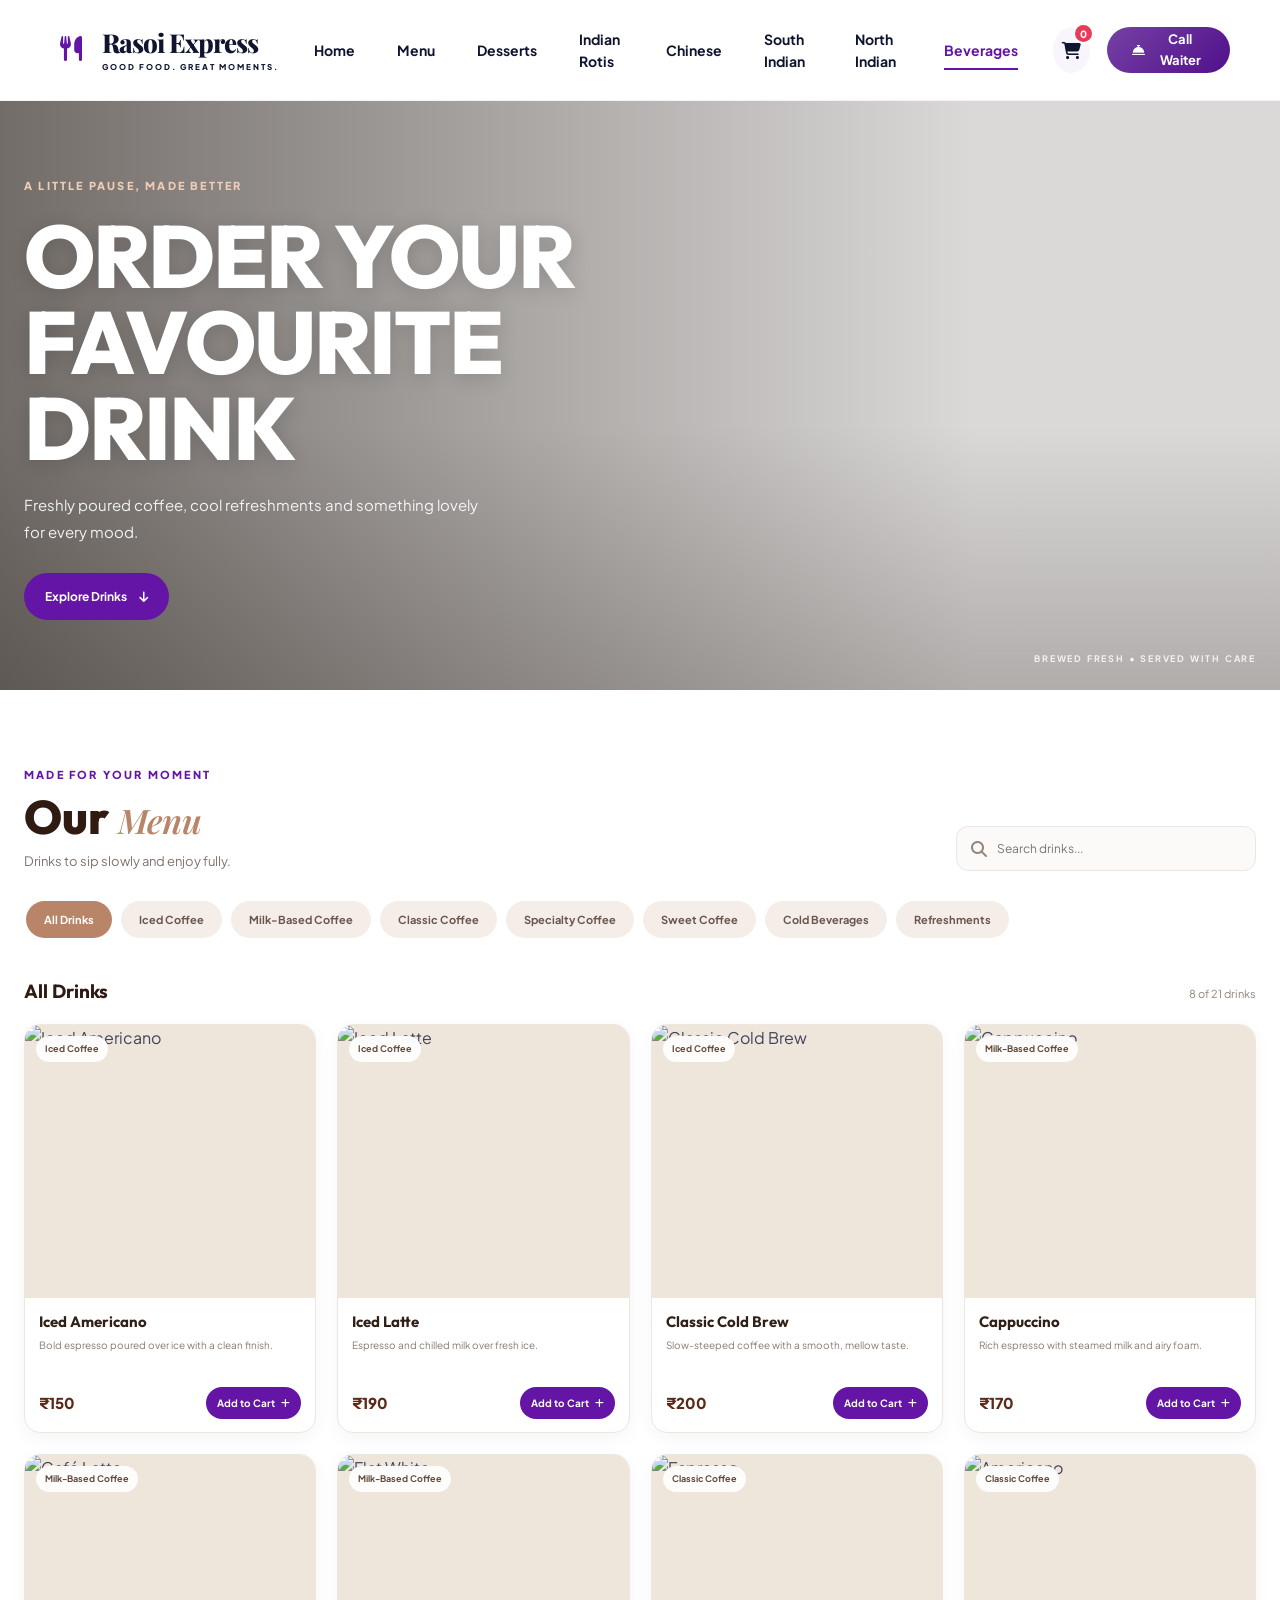
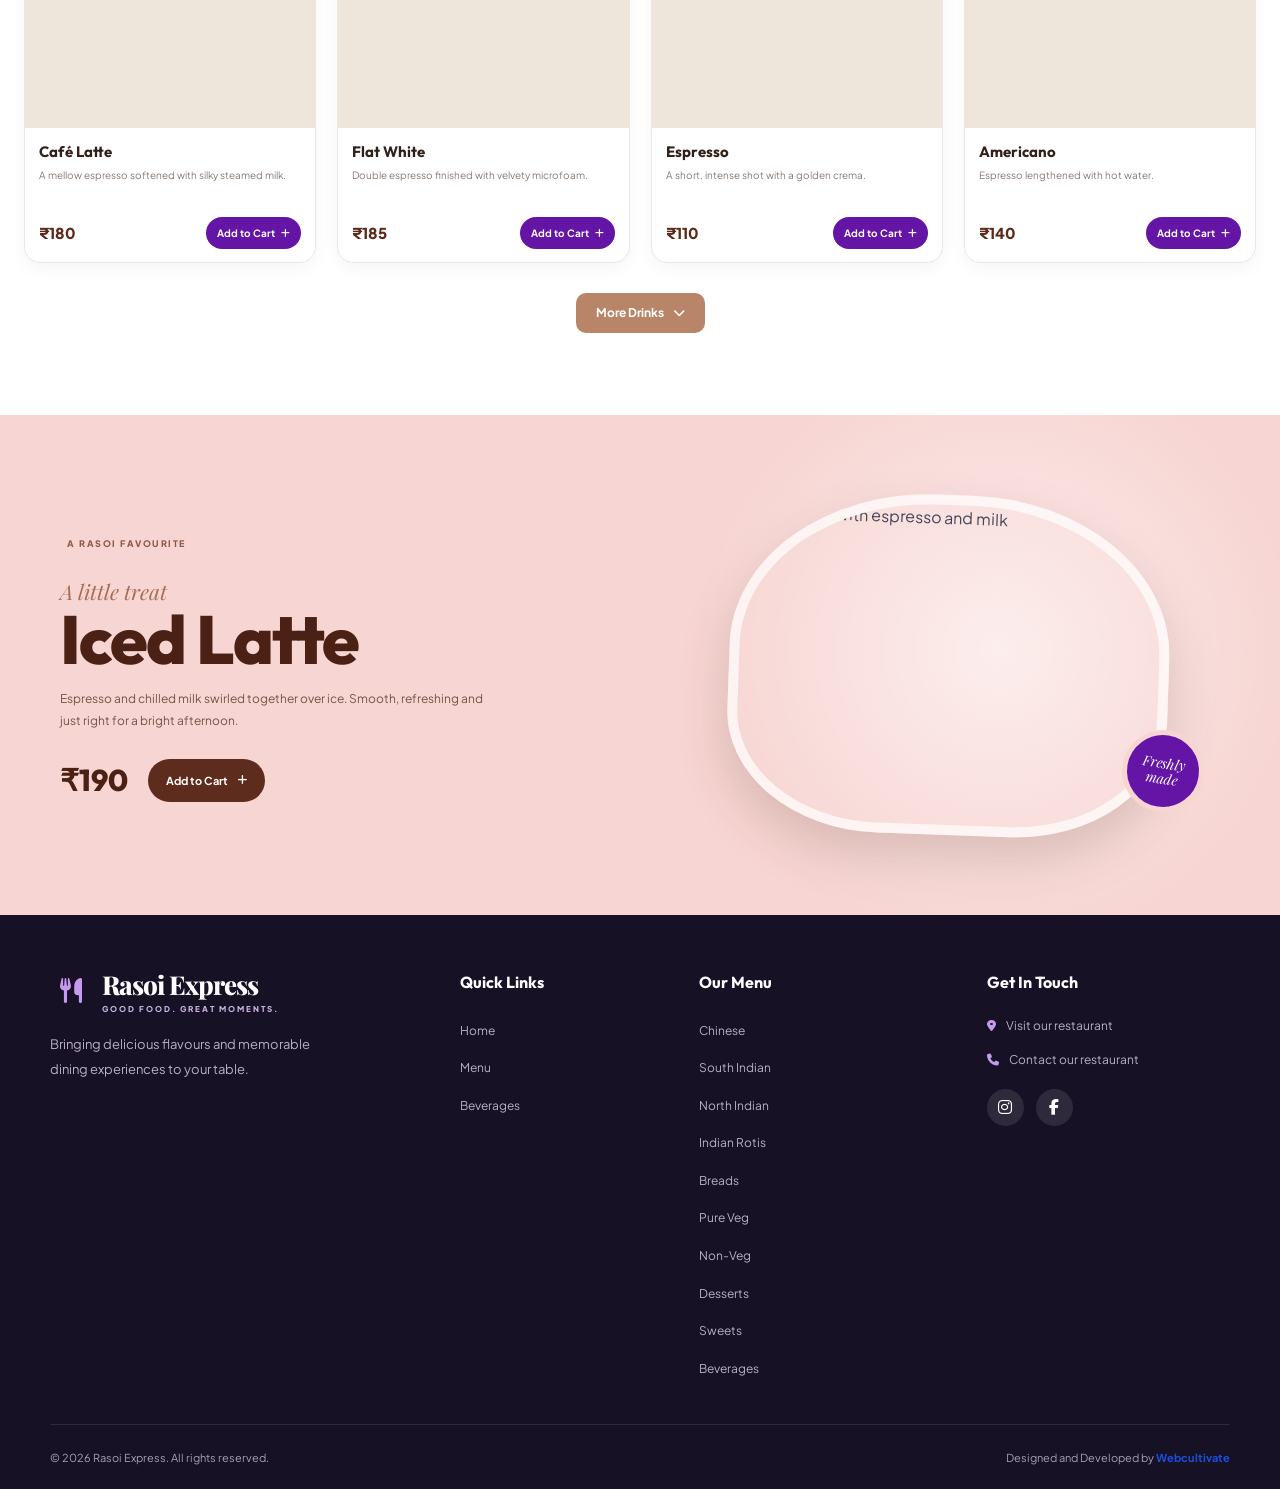
==== beverages.html @ 5ffebbbf "Add dedicated menu  pages" ====
<!DOCTYPE html>
<html lang="en">
<head>
    <meta charset="UTF-8">
    <meta name="viewport" content="width=device-width, initial-scale=1.0">

    <title>Beverages | Rasoi Express</title>
    <meta name="description" content="Explore coffee, cold drinks and refreshments at Rasoi Express.">

    <link rel="preconnect" href="https://fonts.googleapis.com">
    <link rel="preconnect" href="https://fonts.gstatic.com" crossorigin>
    <link rel="preconnect" href="https://images.unsplash.com">
    <link href="https://fonts.googleapis.com/css2?family=Outfit:wght@400;500;600;700;800&family=Playfair+Display:wght@600;700&family=Plus+Jakarta+Sans:wght@400;500;600;700;800&display=swap" rel="stylesheet">
    <link rel="stylesheet" href="https://cdnjs.cloudflare.com/ajax/libs/font-awesome/6.5.2/css/all.min.css">

    <link rel="stylesheet" href="./style.css">
    <link rel="stylesheet" href="./beverages.css">
</head>

<body class="beverages-page">
    <header class="site-header">
        <div class="header-container">
            <button class="mobile-menu-button" aria-label="Open menu" aria-expanded="false">
                <i class="fa-solid fa-bars"></i>
            </button>

            <a href="./index.html" class="brand-logo">
                <span class="logo-icon"><i class="fa-solid fa-utensils"></i></span>
                <span class="logo-text">
                    <strong>Rasoi Express</strong>
                    <small>GOOD FOOD. GREAT MOMENTS.</small>
                </span>
            </a>

            <nav class="desktop-navigation">
                <a href="./index.html" class="nav-link">Home</a>
                <a href="./menu.html" class="nav-link">Menu</a>
                <a href="./desserts.html" class="nav-link">Desserts</a>
                <a href="./indian-rotis.html" class="nav-link">Indian Rotis</a>
                <a href="./chinese.html" class="nav-link">Chinese</a>
                <a href="./south-indian.html" class="nav-link">South Indian</a>
                <a href="./north-indian.html" class="nav-link">North Indian</a>
                <a href="./beverages.html" class="nav-link active" aria-current="page">Beverages</a>
            </nav>

            <div class="header-actions">
                <button class="icon-button cart-button" aria-label="Shopping cart">
                    <i class="fa-solid fa-cart-shopping"></i>
                    <span class="cart-count">0</span>
                </button>
                <button class="call-waiter-button">
                    <i class="fa-solid fa-bell-concierge"></i>
                    <span>Call Waiter</span>
                </button>
            </div>
        </div>

        <nav class="mobile-navigation">
            <a href="./index.html" class="mobile-nav-link">Home</a>
            <a href="./menu.html" class="mobile-nav-link">Menu</a>
            <a href="./desserts.html" class="mobile-nav-link">Desserts</a>
            <a href="./indian-rotis.html" class="mobile-nav-link">Indian Rotis</a>
            <a href="./chinese.html" class="mobile-nav-link">Chinese</a>
            <a href="./south-indian.html" class="mobile-nav-link">South Indian</a>
            <a href="./north-indian.html" class="mobile-nav-link">North Indian</a>
            <a href="./beverages.html" class="mobile-nav-link active" aria-current="page">Beverages</a>
            <button class="mobile-waiter-button">
                <i class="fa-solid fa-bell-concierge"></i>
                Call Waiter
            </button>
        </nav>
    </header>

    <main>
        <section class="beverage-hero" data-local-image="./assets/images/beverages/beverage-hero.jpg">
            <div class="beverage-hero-content">
                <span class="beverage-hero-eyebrow">A LITTLE PAUSE, MADE BETTER</span>
                <h1>ORDER YOUR<br>FAVOURITE DRINK</h1>
                <p>Freshly poured coffee, cool refreshments and something lovely for every mood.</p>
                <a class="beverage-hero-button" href="#beverage-menu">
                    Explore Drinks
                    <i class="fa-solid fa-arrow-down"></i>
                </a>
            </div>
            <span class="beverage-hero-note">BREWED FRESH • SERVED WITH CARE</span>
        </section>

        <section class="beverage-menu-section" id="beverage-menu">
            <div class="beverage-container">
                <div class="beverage-menu-heading">
                    <div>
                        <span class="beverage-eyebrow">MADE FOR YOUR MOMENT</span>
                        <h2>Our <span>Menu</span></h2>
                        <p>Drinks to sip slowly and enjoy fully.</p>
                    </div>

                    <label class="beverage-search">
                        <i class="fa-solid fa-magnifying-glass" aria-hidden="true"></i>
                        <input
                            id="beverage-search-input"
                            type="search"
                            placeholder="Search drinks..."
                            aria-label="Search beverages">
                    </label>
                </div>

                <div class="beverage-category-filters" role="group" aria-label="Filter beverages by category">
                    <button class="beverage-filter active" type="button" data-beverage-category="all" aria-pressed="true">
                        All Drinks
                    </button>
                    <button class="beverage-filter" type="button" data-beverage-category="iced-coffee" aria-pressed="false">
                        Iced Coffee
                    </button>
                    <button class="beverage-filter" type="button" data-beverage-category="milk-based-coffee" aria-pressed="false">
                        Milk-Based Coffee
                    </button>
                    <button class="beverage-filter" type="button" data-beverage-category="classic-coffee" aria-pressed="false">
                        Classic Coffee
                    </button>
                    <button class="beverage-filter" type="button" data-beverage-category="specialty-coffee" aria-pressed="false">
                        Specialty Coffee
                    </button>
                    <button class="beverage-filter" type="button" data-beverage-category="sweet-coffee" aria-pressed="false">
                        Sweet Coffee
                    </button>
                    <button class="beverage-filter" type="button" data-beverage-category="cold-beverages" aria-pressed="false">
                        Cold Beverages
                    </button>
                    <button class="beverage-filter" type="button" data-beverage-category="refreshments" aria-pressed="false">
                        Refreshments
                    </button>
                </div>

                <div class="beverage-results-heading">
                    <h3 id="beverage-results-title">All Drinks</h3>
                    <span id="beverage-result-count" aria-live="polite"></span>
                </div>

                <div class="beverage-grid" id="beverage-grid"></div>
                <p class="beverage-empty-state" id="beverage-empty-state" hidden>
                    No drinks found. Try another search.
                </p>

                <button class="beverage-more-button" id="beverage-more-button" type="button">
                    More Drinks
                    <i class="fa-solid fa-chevron-down"></i>
                </button>
            </div>
        </section>

        <section class="beverage-feature">
            <div class="beverage-feature-inner">
                <div class="beverage-feature-copy">
                    <span class="beverage-feature-tag">
                        <i class="fa-solid fa-sparkles"></i>
                        A RASOI FAVOURITE
                    </span>
                    <span class="beverage-feature-kicker">A little treat</span>
                    <h2>Iced Latte</h2>
                    <p>Espresso and chilled milk swirled together over ice. Smooth, refreshing and just right for a bright afternoon.</p>
                    <div class="beverage-feature-bottom">
                        <span class="beverage-feature-price">₹190</span>
                        <button class="beverage-feature-add" type="button" data-add-cart="102">
                            Add to Cart
                            <i class="fa-solid fa-plus"></i>
                        </button>
                    </div>
                </div>
                <div class="beverage-feature-image">
                    <img
                        src="https://images.unsplash.com/photo-1461023058943-07fcbe16d735?auto=format&amp;fit=crop&amp;w=1100&amp;q=90"
                        data-local-image="./assets/images/beverages/iced-latte.jpg"
                        alt="Iced latte with espresso and milk"
                        loading="lazy">
                    <span class="beverage-feature-stamp">Freshly<br>made</span>
                </div>
            </div>
        </section>
    </main>

    <footer class="site-footer">
        <div class="footer-container">
            <div class="footer-brand">
                <a href="./index.html" class="brand-logo footer-logo">
                    <span class="logo-icon"><i class="fa-solid fa-utensils"></i></span>
                    <span class="logo-text">
                        <strong>Rasoi Express</strong>
                        <small>GOOD FOOD. GREAT MOMENTS.</small>
                    </span>
                </a>
                <p>Bringing delicious flavours and memorable dining experiences to your table.</p>
            </div>

            <div class="footer-column">
                <h3>Quick Links</h3>
                <ul>
                    <li><a href="./index.html">Home</a></li>
                    <li><a href="./menu.html">Menu</a></li>
                    <li><a href="./beverages.html">Beverages</a></li>
                </ul>
            </div>

            <div class="footer-column">
                <h3>Our Menu</h3>
                <ul>
                    <li><a href="./chinese.html">Chinese</a></li>
                    <li><a href="./south-indian.html">South Indian</a></li>
                    <li><a href="./north-indian.html">North Indian</a></li>
                    <li><a href="./indian-rotis.html">Indian Rotis</a></li>
                    <li><a href="./indian-rotis.html">Breads</a></li>
                    <li><a href="./menu.html?filter=veg">Pure Veg</a></li>
                    <li><a href="./category.html?category=non-veg">Non-Veg</a></li>
                    <li><a href="./desserts.html">Desserts</a></li>
                    <li><a href="./desserts.html">Sweets</a></li>
                    <li><a href="./beverages.html">Beverages</a></li>
                </ul>
            </div>

            <div class="footer-column footer-contact">
                <h3>Get In Touch</h3>
                <p><i class="fa-solid fa-location-dot"></i> Visit our restaurant</p>
                <p><i class="fa-solid fa-phone"></i> Contact our restaurant</p>
                <div class="footer-social-links">
                    <a href="#" aria-label="Instagram"><i class="fa-brands fa-instagram"></i></a>
                    <a href="#" aria-label="Facebook"><i class="fa-brands fa-facebook-f"></i></a>
                </div>
            </div>
        </div>

        <div class="footer-bottom">
            <p>&copy; <span id="current-year">2026</span> Rasoi Express. All rights reserved.</p>
            <p>Designed and Developed by <span class="footer-credit-name">Webcultivate</span></p>
        </div>
    </footer>

    <div class="mobile-bottom-bar">
        <button class="mobile-bottom-waiter">
            <i class="fa-solid fa-bell-concierge"></i>
            <span>Call Waiter</span>
        </button>
        <button class="mobile-bottom-cart">
            <i class="fa-solid fa-cart-shopping"></i>
            <span>View Cart</span>
            <span class="cart-count">0</span>
        </button>
    </div>

    <script src="./script.js" defer></script>
</body>
</html>
---- style.css ----
/* =========================================================
   RASOI EXPRESS - MAIN STYLESHEET
   ========================================================= */

/* ================= VARIABLES ================= */

:root {
    --primary: #6415a5;
    --primary-dark: #4d087f;
    --primary-light: #f0e4fb;
    --secondary: #a56bd0;

    --heading: #10152f;
    --text: #42445b;
    --muted: #77788b;

    --white: #ffffff;
    --background: #faf9fd;
    --lavender: #f3edfa;
    --border: #eeeaf3;

    --success: #21865b;
    --danger: #e83b59;

    --shadow-sm: 0 4px 15px rgba(40, 20, 65, 0.06);
    --shadow-md: 0 10px 30px rgba(40, 20, 65, 0.09);
    --shadow-lg: 0 20px 50px rgba(40, 20, 65, 0.13);

    --radius-sm: 10px;
    --radius-md: 18px;
    --radius-lg: 26px;
    --radius-xl: 34px;

    --container: 1440px;

    --font-main: 'Plus Jakarta Sans', sans-serif;
    --font-heading: 'Outfit', sans-serif;
    --font-serif: 'Playfair Display', serif;

    --transition: all 0.3s ease;
}


/* ================= RESET ================= */

* {
    margin: 0;
    padding: 0;
    box-sizing: border-box;
}

html {
    scroll-behavior: smooth;
    scroll-padding-top: 100px;
}

body {
    font-family: var(--font-main);
    color: var(--text);
    background: var(--white);
    line-height: 1.6;
    overflow-x: hidden;
}

body.modal-open {
    overflow: hidden;
}

button,
input {
    font: inherit;
}

button {
    cursor: pointer;
}

a {
    color: inherit;
    text-decoration: none;
}

img {
    display: block;
    max-width: 100%;
}

ul {
    list-style: none;
}

button:focus-visible,
a:focus-visible,
input:focus-visible,
.category-card:focus-visible {
    outline: 3px solid rgba(100, 21, 165, 0.35);
    outline-offset: 3px;
}


/* ================= COMMON CONTAINERS ================= */

.section-container {
    width: min(100% - 100px, var(--container));
    margin: 0 auto;
}


/* ================= HEADER ================= */

.site-header {
    width: 100%;
    position: sticky;
    top: 0;
    z-index: 1000;
    background: rgba(255, 255, 255, 0.96);
    backdrop-filter: blur(16px);
    border-bottom: 1px solid rgba(100, 21, 165, 0.06);
}

.header-container {
    width: min(100% - 100px, var(--container));
    min-height: 100px;
    margin: 0 auto;

    display: flex;
    align-items: center;
    justify-content: space-between;
    gap: 35px;
}


/* ================= BRAND LOGO ================= */

.brand-logo {
    display: inline-flex;
    align-items: center;
    gap: 10px;
    flex-shrink: 0;
}

.logo-icon {
    width: 42px;
    height: 42px;
    display: grid;
    place-items: center;
    color: var(--primary);
    font-size: 25px;
}

.logo-text {
    display: flex;
    flex-direction: column;
    line-height: 1.15;
}

.logo-text strong {
    font-family: var(--font-serif);
    font-size: 26px;
    font-weight: 800;
    letter-spacing: -1px;
    color: var(--heading);
}

.logo-text small {
    font-size: 8px;
    font-weight: 800;
    letter-spacing: 2px;
    color: var(--heading);
    margin-top: 5px;
}


/* ================= DESKTOP NAVIGATION ================= */

.desktop-navigation {
    display: flex;
    align-items: center;
    gap: 42px;
    margin-left: auto;
    margin-right: auto;
}

.nav-link {
    position: relative;
    padding: 12px 0;
    font-size: 14px;
    font-weight: 700;
    color: var(--heading);
    transition: var(--transition);
}

.nav-link::after {
    content: '';
    position: absolute;
    width: 0;
    height: 2px;
    bottom: 3px;
    left: 0;
    background: var(--primary);
    transition: var(--transition);
}

.nav-link:hover,
.nav-link.active {
    color: var(--primary);
}

.nav-link:hover::after,
.nav-link.active::after {
    width: 100%;
}


/* ================= HEADER ACTIONS ================= */

.header-actions {
    display: flex;
    align-items: center;
    gap: 17px;
}

.icon-button {
    width: 46px;
    height: 46px;
    border: 1px solid transparent;
    border-radius: 50%;
    display: grid;
    place-items: center;
    background: #f8f5fc;
    color: var(--heading);
    font-size: 17px;
    transition: var(--transition);
    position: relative;
}

.icon-button:hover {
    color: var(--primary);
    background: var(--primary-light);
    transform: translateY(-2px);
}

.cart-count {
    position: absolute;
    top: -5px;
    right: -5px;
    width: 21px;
    height: 21px;
    display: grid;
    place-items: center;
    background: var(--danger);
    color: var(--white);
    font-size: 10px;
    font-weight: 800;
    border-radius: 50%;
    border: 2px solid var(--white);
}

.call-waiter-button {
    display: flex;
    align-items: center;
    justify-content: center;
    gap: 10px;
    min-height: 46px;
    padding: 0 25px;
    background: linear-gradient(135deg, #7541a5, #51108b);
    color: var(--white);
    border: none;
    border-radius: 30px;
    font-size: 13px;
    font-weight: 700;
    transition: var(--transition);
}

.call-waiter-button:hover {
    transform: translateY(-3px);
    box-shadow: 0 8px 20px rgba(100, 21, 165, 0.25);
}


/* ================= MOBILE NAVIGATION ================= */

.mobile-menu-button {
    display: none;
    width: 42px;
    height: 42px;
    background: transparent;
    border: none;
    color: var(--heading);
    font-size: 21px;
}

.mobile-navigation {
    display: none;
}


/* ================= HERO SECTION ================= */

.hero-section {
    position: relative;
    overflow: hidden;

    background:
        radial-gradient(
            circle at 75% 40%,
            rgba(213, 188, 240, 0.55),
            transparent 42%
        ),
        linear-gradient(
            110deg,
            #faf8ff 0%,
            #f2eafa 100%
        );
}

.hero-container {
    width: min(100% - 100px, var(--container));
    min-height: 500px;
    margin: 0 auto;

    display: grid;
    grid-template-columns: 0.92fr 1.08fr;
    align-items: center;
    gap: 25px;
}

.hero-content {
    padding: 65px 0;
    position: relative;
    z-index: 2;
    animation: fadeInUp 0.8s ease both;
}

.hero-eyebrow {
    display: inline-block;
    color: var(--primary);
    font-size: 11px;
    font-weight: 800;
    letter-spacing: 3px;
    margin-bottom: 20px;
}

.hero-content h1 {
    font-family: var(--font-heading);
    color: var(--heading);
    font-size: clamp(42px, 4vw, 58px);
    font-weight: 800;
    line-height: 1.12;
    letter-spacing: -2px;
    max-width: 590px;
}

.hero-content h1 span {
    display: block;
    color: var(--primary);
}

.hero-description {
    max-width: 430px;
    margin-top: 16px;
    font-size: 17px;
    line-height: 1.7;
    color: var(--heading);
}


/* ================= HERO SEARCH ================= */

.hero-search-form {
    width: 100%;
    max-width: 455px;
    min-height: 54px;
    margin-top: 25px;
    padding: 6px 8px 6px 20px;

    display: flex;
    align-items: center;
    gap: 13px;

    background: var(--white);
    border: 1px solid rgba(100, 21, 165, 0.06);
    border-radius: 40px;
    box-shadow: var(--shadow-sm);
}

.hero-search-form > i {
    font-size: 17px;
    color: var(--heading);
}

.hero-search-form input {
    min-width: 0;
    flex: 1;
    border: none;
    outline: none;
    background: transparent;
    font-size: 13px;
    color: var(--heading);
}

.hero-search-form input::placeholder {
    color: var(--muted);
}

.hero-search-form button {
    display: none;
    padding: 10px 18px;
    color: var(--white);
    background: var(--primary);
    border: none;
    border-radius: 30px;
}


/* ================= HERO FEATURES ================= */

.hero-features {
    display: flex;
    align-items: center;
    gap: 25px;
    margin-top: 27px;
}

.feature-item {
    display: flex;
    align-items: center;
    gap: 11px;
    color: var(--heading);
    font-size: 12px;
    font-weight: 600;
    line-height: 1.45;
}

.feature-icon {
    width: 44px;
    height: 44px;
    flex-shrink: 0;
    display: grid;
    place-items: center;
    color: var(--primary);
    background: #eadcf8;
    border-radius: 50%;
    font-size: 19px;
}


/* ================= HERO IMAGE ================= */

.hero-image-container {
    height: 500px;
    position: relative;
    display: flex;
    align-items: center;
    justify-content: center;
    animation: fadeInUp 0.9s ease both;
}

.hero-image-container img {
    width: 100%;
    height: 100%;
    object-fit: cover;
    border-radius: 45% 0 0 45%;
}

.hero-image-caption {
    position: absolute;
    top: 48px;
    left: 8px;
    transform: rotate(-8deg);
    color: var(--heading);
    font-family: var(--font-serif);
    font-style: italic;
    font-size: 19px;
    font-weight: 700;
}


/* ================= SECTION HEADING ================= */

.section-heading {
    display: flex;
    align-items: flex-end;
    justify-content: space-between;
    gap: 20px;
    margin-bottom: 24px;
}

.section-eyebrow {
    display: block;
    margin-bottom: 6px;
    color: var(--secondary);
    font-size: 10px;
    font-weight: 800;
    letter-spacing: 3px;
}

.section-heading h2 {
    font-family: var(--font-heading);
    font-size: 30px;
    font-weight: 700;
    color: var(--heading);
    line-height: 1.25;
}

.view-all-link {
    display: inline-flex;
    align-items: center;
    gap: 10px;
    padding: 8px 0;
    color: var(--primary);
    font-size: 12px;
    font-weight: 700;
    white-space: nowrap;
    transition: var(--transition);
}

.view-all-link:hover {
    gap: 15px;
}


/* ================= CATEGORY SECTION ================= */

.categories-section {
    padding-top: 55px;
    padding-bottom: 55px;
}

.categories-grid {
    display: grid;
    grid-template-columns: repeat(8, minmax(0, 1fr));
    gap: 12px;
}


/* ================= CATEGORY CARD ================= */

.category-card {
    min-width: 0;
    display: flex;
    flex-direction: column;
    padding: 8px;
    background: var(--white);
    border: 1px solid #f0edf4;
    border-radius: 18px;
    box-shadow: var(--shadow-sm);
    transition: var(--transition);
    cursor: pointer;
}

.category-card:hover,
.category-card.active {
    transform: translateY(-5px);
    border-color: #c99af0;
    box-shadow: 0 12px 28px rgba(100, 21, 165, 0.11);
}

.category-image {
    width: 100%;
    aspect-ratio: 1 / 1;
    overflow: hidden;
    border-radius: 14px;
    background: var(--lavender);
}

.category-image img {
    width: 100%;
    height: 100%;
    object-fit: cover;
    transition: transform 0.5s ease;
}

.category-card:hover .category-image img {
    transform: scale(1.08);
}

/* Only image and category name */

.category-info {
    padding: 12px 4px 5px;
    text-align: center;
}

.category-info h3 {
    font-family: var(--font-heading);
    font-size: 15px;
    font-weight: 700;
    color: var(--heading);
    line-height: 1.4;
}


/* ================= POPULAR DISHES ================= */

.popular-section {
    padding-top: 0;
    padding-bottom: 70px;
}

.popular-dishes-grid {
    display: grid;
    grid-template-columns: repeat(4, minmax(0, 1fr));
    gap: 18px;
}


/* ================= DISH CARD ================= */

.dish-card {
    min-width: 0;
    overflow: hidden;
    background: var(--white);
    border: 1px solid var(--border);
    border-radius: 20px;
    box-shadow: var(--shadow-sm);
    transition: var(--transition);
}

.dish-card:hover {
    transform: translateY(-5px);
    box-shadow: var(--shadow-md);
}

.dish-image {
    height: 210px;
    position: relative;
    overflow: hidden;
    background: var(--lavender);
}

.dish-image img {
    width: 100%;
    height: 100%;
    object-fit: cover;
    transition: transform 0.5s ease;
}

.dish-card:hover .dish-image img {
    transform: scale(1.06);
}

.favorite-button {
    position: absolute;
    top: 12px;
    right: 12px;
    width: 35px;
    height: 35px;
    display: grid;
    place-items: center;
    color: var(--primary);
    background: var(--white);
    border: none;
    border-radius: 50%;
    font-size: 15px;
    box-shadow: var(--shadow-sm);
    transition: var(--transition);
}

.favorite-button:hover,
.favorite-button.active {
    color: var(--danger);
    transform: scale(1.1);
}

.dish-info {
    padding: 15px;
}

.dish-info h3 {
    font-family: var(--font-heading);
    font-size: 16px;
    font-weight: 700;
    color: var(--heading);
}

.dish-rating {
    margin-top: 7px;
    display: flex;
    align-items: center;
    gap: 5px;
    font-size: 11px;
    color: var(--muted);
}

.dish-rating i {
    color: #f5a623;
}

.dish-bottom {
    display: flex;
    align-items: center;
    justify-content: space-between;
    gap: 10px;
    margin-top: 14px;
}

.dish-price {
    color: var(--heading);
    font-size: 16px;
    font-weight: 800;
}

.add-to-cart-button {
    display: inline-flex;
    align-items: center;
    justify-content: center;
    gap: 8px;
    padding: 10px 16px;
    color: var(--white);
    background: var(--primary);
    border: none;
    border-radius: 30px;
    font-size: 12px;
    font-weight: 700;
    transition: var(--transition);
}

.add-to-cart-button:hover {
    background: var(--primary-dark);
    transform: translateY(-2px);
}


/* ================= SPECIAL OFFER ================= */

.special-offer-section {
    padding: 50px 0;
    background:
        radial-gradient(
            circle at 80% 50%,
            rgba(196, 162, 230, 0.45),
            transparent 40%
        ),
        #f4edf9;
}

.special-offer-container {
    width: min(100% - 100px, var(--container));
    margin: 0 auto;
    display: grid;
    grid-template-columns: 1fr 0.85fr;
    align-items: center;
    gap: 50px;
}

.special-offer-content h2 {
    margin-top: 10px;
    font-family: var(--font-heading);
    font-size: clamp(32px, 4vw, 48px);
    font-weight: 800;
    line-height: 1.2;
    color: var(--heading);
}

.special-offer-content h2 span {
    display: block;
    color: var(--primary);
}

.special-offer-content p {
    max-width: 420px;
    margin-top: 15px;
    font-size: 14px;
    color: var(--text);
}

.offer-button {
    display: inline-flex;
    align-items: center;
    gap: 12px;
    margin-top: 25px;
    padding: 13px 23px;
    color: var(--white);
    background: var(--primary);
    border-radius: 30px;
    font-size: 13px;
    font-weight: 700;
    transition: var(--transition);
}

.offer-button:hover {
    background: var(--primary-dark);
    transform: translateY(-3px);
}

.special-offer-image {
    height: 300px;
    overflow: hidden;
    border-radius: 25px;
}

.special-offer-image img {
    width: 100%;
    height: 100%;
    object-fit: cover;
}


/* ================= FOOTER ================= */

.site-footer {
    padding-top: 55px;
    color: #e9e1f2;
    background: #171126;
}

.footer-container {
    width: min(100% - 100px, var(--container));
    margin: 0 auto;
    padding-bottom: 45px;
    display: grid;
    grid-template-columns: 1.5fr 0.8fr 1fr 1fr;
    gap: 45px;
}

.footer-logo .logo-text strong {
    color: var(--white);
}

.footer-logo .logo-text small {
    color: #c8b6dd;
}

.footer-logo .logo-icon {
    color: #c69aee;
}

.footer-brand p {
    max-width: 290px;
    margin-top: 18px;
    color: #b9aec8;
    font-size: 13px;
    line-height: 1.9;
}


/* ================= FOOTER COLUMNS ================= */

.footer-column h3 {
    margin-bottom: 20px;
    color: var(--white);
    font-family: var(--font-heading);
    font-size: 16px;
    font-weight: 700;
}

.footer-column ul {
    display: flex;
    flex-direction: column;
    gap: 12px;
}

.footer-column ul a {
    color: #b9aec8;
    font-size: 12px;
    transition: var(--transition);
}

.footer-column ul a:hover {
    color: #d8b5ff;
    padding-left: 4px;
}

.footer-contact p {
    display: flex;
    align-items: flex-start;
    gap: 10px;
    margin-bottom: 15px;
    color: #b9aec8;
    font-size: 12px;
}

.footer-contact p i {
    color: #c69aee;
    margin-top: 4px;
}


/* ================= SOCIAL LINKS ================= */

.footer-social-links {
    display: flex;
    align-items: center;
    gap: 12px;
    margin-top: 20px;
}

.footer-social-links a {
    width: 37px;
    height: 37px;
    display: grid;
    place-items: center;
    color: var(--white);
    background: rgba(255, 255, 255, 0.1);
    border-radius: 50%;
    transition: var(--transition);
}

.footer-social-links a:hover {
    background: var(--primary);
    transform: translateY(-3px);
}


/* ================= FOOTER BOTTOM ================= */

.footer-bottom {
    width: min(100% - 100px, var(--container));
    min-height: 65px;
    margin: 0 auto;
    display: flex;
    align-items: center;
    justify-content: space-between;
    gap: 15px;
    border-top: 1px solid rgba(255, 255, 255, 0.1);
}

.footer-bottom p {
    color: #a89db7;
    font-size: 11px;
}

.footer-credit-name {
    color: #1D4ED8;
    font-weight: 700;
}

.footer-bottom i {
    color: #ef5573;
}


/* ================= MOBILE BOTTOM BAR ================= */

.mobile-bottom-bar {
    display: none;
}


/* ================= CART MODAL ================= */

.waiter-modal {
    position: fixed;
    inset: 0;
    z-index: 2100;
    display: grid;
    place-items: center;
    padding: 20px;
    visibility: hidden;
    opacity: 0;
    transition: opacity 0.25s ease, visibility 0.25s ease;
}

.waiter-modal.open {
    visibility: visible;
    opacity: 1;
}

.waiter-modal [hidden] {
    display: none !important;
}

.waiter-modal-overlay {
    position: absolute;
    inset: 0;
    background: rgba(15, 10, 25, 0.62);
    backdrop-filter: blur(5px);
}

.waiter-modal-content {
    position: relative;
    width: min(100%, 650px);
    max-height: min(90vh, 850px);
    max-height: min(90dvh, 850px);
    overflow-y: auto;
    padding: 34px;
    background: var(--white);
    border: 1px solid rgba(255, 255, 255, 0.8);
    border-radius: var(--radius-lg);
    box-shadow: var(--shadow-lg);
    transform: translateY(18px) scale(0.98);
    transition: transform 0.3s ease;
}

.waiter-modal.open .waiter-modal-content {
    transform: translateY(0) scale(1);
}

.waiter-modal-close {
    position: absolute;
    top: 17px;
    right: 17px;
    width: 38px;
    height: 38px;
    display: grid;
    place-items: center;
    color: var(--muted);
    background: var(--lavender);
    border: 0;
    border-radius: 50%;
    font-size: 16px;
    transition: var(--transition);
}

.waiter-modal-close:hover {
    color: var(--primary);
    background: var(--primary-light);
    transform: rotate(90deg);
}

.waiter-modal-heading {
    padding: 4px 24px 23px;
    text-align: center;
}

.waiter-modal-icon {
    width: 54px;
    height: 54px;
    display: grid;
    place-items: center;
    margin: 0 auto 15px;
    color: var(--primary);
    background: var(--primary-light);
    border-radius: 18px;
    font-size: 23px;
}

.waiter-modal-heading .section-eyebrow {
    margin-bottom: 5px;
}

.waiter-modal-heading h2 {
    color: var(--heading);
    font-family: var(--font-heading);
    font-size: clamp(24px, 4vw, 30px);
    line-height: 1.25;
}

.waiter-modal-heading p {
    margin-top: 8px;
    color: var(--muted);
    font-size: 13px;
}

.waiter-service-grid {
    display: grid;
    grid-template-columns: repeat(2, minmax(0, 1fr));
    gap: 11px;
}

.waiter-service-card {
    min-width: 0;
    min-height: 82px;
    display: flex;
    align-items: center;
    gap: 12px;
    padding: 13px;
    color: var(--text);
    text-align: left;
    background: #fff;
    border: 1px solid var(--border);
    border-radius: 14px;
    transition: border-color 0.2s ease, background 0.2s ease, transform 0.2s ease, box-shadow 0.2s ease;
}

.waiter-service-card:hover {
    border-color: #d7c0eb;
    background: #fcfaff;
    transform: translateY(-2px);
}

.waiter-service-card.selected {
    border-color: var(--primary);
    background: #f7f0fc;
    box-shadow: 0 0 0 2px rgba(100, 21, 165, 0.08);
}

.waiter-service-card:focus-visible,
.waiter-modal-close:focus-visible,
.waiter-submit-button:focus-visible {
    outline: 3px solid rgba(100, 21, 165, 0.3);
    outline-offset: 3px;
}

.waiter-service-icon {
    width: 42px;
    height: 42px;
    flex: 0 0 42px;
    display: grid;
    place-items: center;
    color: var(--primary);
    background: var(--primary-light);
    border-radius: 12px;
    font-size: 17px;
}

.waiter-service-copy {
    min-width: 0;
    display: flex;
    flex: 1;
    flex-direction: column;
    gap: 3px;
}

.waiter-service-copy strong {
    color: var(--heading);
    font-size: 12px;
    line-height: 1.35;
}

.waiter-service-copy small {
    color: var(--muted);
    font-size: 10px;
    line-height: 1.4;
}

.waiter-service-check {
    display: none;
    flex: 0 0 auto;
    color: var(--primary);
    font-size: 15px;
}

.waiter-service-card.selected .waiter-service-check {
    display: block;
}

.waiter-custom-request {
    display: block;
    margin-top: 16px;
    color: var(--heading);
    font-size: 12px;
    font-weight: 700;
}

.waiter-custom-request span {
    display: block;
    margin-bottom: 7px;
}

.waiter-custom-request textarea {
    width: 100%;
    min-height: 84px;
    padding: 12px 14px;
    resize: vertical;
    color: var(--heading);
    background: #fff;
    border: 1px solid var(--border);
    border-radius: 12px;
    outline: none;
    font-size: 13px;
}

.waiter-custom-request textarea:focus {
    border-color: var(--secondary);
    box-shadow: 0 0 0 3px rgba(165, 107, 208, 0.12);
}

.waiter-form-error {
    margin-top: 10px;
    color: var(--danger);
    font-size: 12px;
}

.waiter-submit-button {
    width: 100%;
    min-height: 49px;
    display: flex;
    align-items: center;
    justify-content: center;
    gap: 9px;
    margin-top: 18px;
    color: var(--white);
    background: var(--primary);
    border: 0;
    border-radius: 13px;
    font-size: 13px;
    font-weight: 700;
    transition: var(--transition);
}

.waiter-submit-button:hover {
    background: var(--primary-dark);
    box-shadow: 0 8px 18px rgba(100, 21, 165, 0.2);
    transform: translateY(-1px);
}

.waiter-demo-note {
    margin-top: 11px;
    color: var(--muted);
    text-align: center;
    font-size: 10px;
    line-height: 1.5;
}

.waiter-request-success {
    padding: 18px 10px 4px;
    text-align: center;
}

.waiter-success-icon {
    width: 62px;
    height: 62px;
    display: grid;
    place-items: center;
    margin: 0 auto 16px;
    color: var(--success);
    background: #e8f7ef;
    border-radius: 50%;
    font-size: 25px;
    animation: waiterSuccessPop 0.4s ease both;
}

.waiter-request-success h3 {
    color: #dc3545;
    font-family: var(--font-heading);
    font-size: 23px;
}

.waiter-request-success > p:not(.waiter-success-detail) {
    margin-top: 7px;
    color: var(--muted);
    font-size: 13px;
}

.waiter-success-detail {
    margin-top: 7px;
    color: var(--muted);
    font-size: 13px;
}

.waiter-request-success .waiter-submit-button {
    margin-top: 20px;
}

@keyframes waiterSuccessPop {
    from {
        opacity: 0;
        transform: scale(0.75);
    }

    to {
        opacity: 1;
        transform: scale(1);
    }
}

.cart-modal {
    position: fixed;
    inset: 0;
    z-index: 2000;
    visibility: hidden;
    opacity: 0;
    transition: var(--transition);
}

.cart-modal.open {
    visibility: visible;
    opacity: 1;
}

.cart-modal-overlay {
    position: absolute;
    inset: 0;
    background: rgba(15, 10, 25, 0.55);
    backdrop-filter: blur(3px);
}

.cart-modal-content {
    position: absolute;
    top: 0;
    right: 0;
    width: min(100%, 450px);
    height: 100%;
    padding: 25px;
    display: flex;
    flex-direction: column;
    background: var(--white);
    box-shadow: var(--shadow-lg);
    transform: translateX(100%);
    transition: transform 0.35s ease;
}

.cart-modal.open .cart-modal-content {
    transform: translateX(0);
}

.cart-modal-header {
    display: flex;
    align-items: center;
    justify-content: space-between;
    padding-bottom: 20px;
    border-bottom: 1px solid var(--border);
}

.cart-modal-header h2 {
    font-family: var(--font-heading);
    font-size: 22px;
    color: var(--heading);
}

.cart-close-button {
    width: 38px;
    height: 38px;
    border: none;
    border-radius: 50%;
    background: var(--lavender);
    color: var(--heading);
    font-size: 17px;
}

.cart-items-container {
    flex: 1;
    overflow-y: auto;
    padding: 15px 0;
}

.cart-item {
    display: flex;
    align-items: center;
    gap: 13px;
    padding: 15px 0;
    border-bottom: 1px solid var(--border);
}

.cart-item > img {
    width: 75px;
    height: 75px;
    flex-shrink: 0;
    object-fit: cover;
    border-radius: 12px;
}

.cart-item-details {
    flex: 1;
    min-width: 0;
}

.cart-item-details h3 {
    font-size: 13px;
    color: var(--heading);
}

.cart-item-details p {
    margin-top: 4px;
    font-size: 12px;
    color: var(--muted);
}

.cart-quantity-controls {
    display: flex;
    align-items: center;
    gap: 12px;
    margin-top: 9px;
}

.cart-quantity-controls button {
    width: 27px;
    height: 27px;
    display: grid;
    place-items: center;
    border: 1px solid var(--border);
    border-radius: 50%;
    background: var(--white);
    color: var(--primary);
    font-size: 10px;
}

.cart-quantity-controls span {
    font-size: 12px;
    font-weight: 700;
    color: var(--heading);
}

.cart-item-total {
    display: flex;
    flex-direction: column;
    align-items: flex-end;
    gap: 15px;
    font-size: 13px;
    font-weight: 800;
    color: var(--heading);
}

.remove-cart-item {
    border: none;
    background: transparent;
    color: var(--danger);
    font-size: 13px;
}

.cart-modal-footer {
    padding-top: 18px;
    border-top: 1px solid var(--border);
}

.cart-total-row {
    display: flex;
    align-items: center;
    justify-content: space-between;
    margin-bottom: 18px;
    color: var(--heading);
}

.cart-total-row strong {
    font-size: 21px;
}

.checkout-button,
.continue-shopping-button {
    width: 100%;
    min-height: 50px;
    border: none;
    border-radius: 30px;
    background: var(--primary);
    color: var(--white);
    font-size: 14px;
    font-weight: 700;
}

.checkout-button:hover,
.continue-shopping-button:hover {
    background: var(--primary-dark);
}

.checkout-button i {
    margin-left: 8px;
}

.cart-demo-note {
    margin-top: 12px;
    text-align: center;
    font-size: 10px;
    color: var(--muted);
}

.empty-cart {
    min-height: 250px;
    display: flex;
    flex-direction: column;
    align-items: center;
    justify-content: center;
    text-align: center;
}

.empty-cart > i {
    font-size: 45px;
    color: #cbb1e3;
    margin-bottom: 15px;
}

.empty-cart h3 {
    font-family: var(--font-heading);
    color: var(--heading);
}

.empty-cart p {
    margin-top: 5px;
    font-size: 12px;
    color: var(--muted);
}


/* ================= TOAST ================= */

.app-toast {
    position: fixed;
    z-index: 3000;
    bottom: 30px;
    left: 50%;
    transform: translate(-50%, 20px);
    padding: 12px 22px;
    background: #251a32;
    color: var(--white);
    border-radius: 30px;
    font-size: 13px;
    box-shadow: var(--shadow-md);
    opacity: 0;
    visibility: hidden;
    transition: var(--transition);
}

.app-toast.show {
    opacity: 1;
    visibility: visible;
    transform: translate(-50%, 0);
}


/* ================= ANIMATIONS ================= */

@keyframes fadeInUp {
    from {
        opacity: 0;
        transform: translateY(20px);
    }

    to {
        opacity: 1;
        transform: translateY(0);
    }
}


/* =========================================================
   TABLET RESPONSIVE DESIGN
   ========================================================= */

@media (max-width: 1100px) {

    .section-container,
    .header-container,
    .hero-container,
    .special-offer-container,
    .footer-container,
    .footer-bottom {
        width: min(100% - 60px, var(--container));
    }

    .header-container {
        gap: 20px;
    }

    .desktop-navigation {
        gap: 25px;
    }

    .categories-grid {
        grid-template-columns: repeat(4, minmax(0, 1fr));
        gap: 16px;
    }

    .popular-dishes-grid {
        grid-template-columns: repeat(2, minmax(0, 1fr));
    }

    .hero-container {
        min-height: 450px;
    }

    .hero-image-container {
        height: 450px;
    }

    .hero-content h1 {
        font-size: 45px;
    }

    .hero-features {
        gap: 13px;
    }

    .feature-item {
        gap: 7px;
        font-size: 10px;
    }

    .feature-icon {
        width: 38px;
        height: 38px;
        font-size: 16px;
    }

    .footer-container {
        grid-template-columns: 1.3fr 1fr 1fr;
        gap: 35px;
    }

    .footer-contact {
        grid-column: 1 / -1;
    }
}


/* =========================================================
   MOBILE RESPONSIVE DESIGN
   ========================================================= */

@media (max-width: 768px) {

    body {
        padding-bottom: 75px;
    }

    .waiter-modal {
        padding: 14px;
    }

    .waiter-modal-content {
        padding: 27px 22px 22px;
        border-radius: 22px;
    }

    .waiter-modal-heading {
        padding: 8px 18px 20px;
    }

    .section-container,
    .header-container,
    .hero-container,
    .special-offer-container,
    .footer-container,
    .footer-bottom {
        width: calc(100% - 36px);
    }


    /* HEADER */

    .header-container {
        min-height: 76px;
        gap: 12px;
    }

    .desktop-navigation {
        display: none;
    }

    .header-actions {
        margin-left: auto;
        gap: 10px;
    }

    .header-actions .search-toggle,
    .header-actions .call-waiter-button {
        display: none;
    }

    .header-actions .cart-button {
        width: 40px;
        height: 40px;
        font-size: 15px;
    }

    .mobile-menu-button {
        display: grid;
        place-items: center;
        order: -1;
    }

    .brand-logo {
        gap: 5px;
    }

    .logo-icon {
        width: 30px;
        height: 30px;
        font-size: 20px;
    }

    .logo-text strong {
        font-size: 21px;
    }

    .logo-text small {
        font-size: 6px;
        letter-spacing: 1.5px;
    }

    .mobile-navigation {
        display: flex;
        flex-direction: column;
        gap: 0;
        max-height: 0;
        overflow: hidden;
        padding: 0 20px;
        background: var(--white);
        transition: max-height 0.3s ease,
                    padding 0.3s ease;
    }

    .mobile-navigation.open {
        max-height: 250px;
        padding-top: 10px;
        padding-bottom: 18px;
        border-top: 1px solid var(--border);
    }

    .mobile-nav-link {
        padding: 12px 5px;
        color: var(--heading);
        font-size: 14px;
        font-weight: 700;
        border-bottom: 1px solid var(--border);
    }

    .mobile-nav-link.active {
        color: var(--primary);
    }

    .mobile-waiter-button {
        display: flex;
        align-items: center;
        justify-content: center;
        gap: 10px;
        margin-top: 12px;
        padding: 12px;
        color: var(--white);
        background: var(--primary);
        border: none;
        border-radius: 30px;
        font-size: 13px;
        font-weight: 700;
    }


    /* HERO */

    .hero-container {
        grid-template-columns: 1fr;
        gap: 0;
        min-height: auto;
    }

    .hero-content {
        padding: 35px 0 15px;
    }

    .hero-eyebrow {
        font-size: 9px;
        letter-spacing: 2px;
        margin-bottom: 12px;
    }

    .hero-content h1 {
        font-size: clamp(35px, 9vw, 45px);
        letter-spacing: -1.5px;
    }

    .hero-description {
        max-width: 360px;
        margin-top: 12px;
        font-size: 13px;
        line-height: 1.6;
    }

    .hero-search-form {
        min-height: 48px;
        margin-top: 20px;
        padding-left: 16px;
    }

    .hero-search-form input {
        font-size: 11px;
    }

    .hero-search-form button {
        display: block;
        padding: 9px 13px;
        font-size: 10px;
    }

    .hero-features {
        justify-content: space-between;
        gap: 8px;
        margin-top: 23px;
    }

    .feature-item {
        flex-direction: column;
        text-align: center;
        gap: 6px;
        font-size: 10px;
    }

    .feature-icon {
        width: 42px;
        height: 42px;
        font-size: 18px;
    }

    .hero-image-container {
        height: 250px;
        margin-top: 12px;
    }

    .hero-image-container img {
        border-radius: 24px;
    }

    .hero-image-caption {
        top: 12px;
        left: 12px;
        font-size: 14px;
    }


    /* SECTION HEADINGS */

    .section-heading {
        align-items: flex-end;
        margin-bottom: 17px;
    }

    .section-eyebrow {
        font-size: 8px;
        letter-spacing: 2px;
    }

    .section-heading h2 {
        font-size: 22px;
    }

    .view-all-link {
        gap: 6px;
        font-size: 10px;
    }


    /* CATEGORIES */

    .categories-section {
        padding-top: 35px;
        padding-bottom: 40px;
    }

    .categories-grid {
        display: flex;
        gap: 12px;
        overflow-x: auto;
        scroll-snap-type: x mandatory;
        padding: 4px 2px 15px;
        scrollbar-width: none;
    }

    .categories-grid::-webkit-scrollbar {
        display: none;
    }

    .category-card {
        min-width: 112px;
        max-width: 112px;
        scroll-snap-align: start;
        border-radius: 15px;
    }

    .category-image {
        border-radius: 11px;
    }

    .category-info {
        padding: 9px 2px 5px;
    }

    .category-info h3 {
        font-size: 12px;
    }


    /* POPULAR DISHES */

    .popular-section {
        padding-bottom: 45px;
    }

    .popular-dishes-grid {
        grid-template-columns: repeat(2, minmax(0, 1fr));
        gap: 11px;
    }

    .dish-card {
        border-radius: 15px;
    }

    .dish-image {
        height: 150px;
    }

    .favorite-button {
        width: 30px;
        height: 30px;
        top: 8px;
        right: 8px;
        font-size: 13px;
    }

    .dish-info {
        padding: 10px;
    }

    .dish-info h3 {
        font-size: 12px;
        line-height: 1.4;
    }

    .dish-rating {
        font-size: 9px;
        margin-top: 5px;
    }

    .dish-bottom {
        margin-top: 10px;
        gap: 5px;
    }

    .dish-price {
        font-size: 13px;
    }

    .add-to-cart-button {
        padding: 8px 11px;
        gap: 5px;
        font-size: 10px;
    }


    /* SPECIAL OFFER */

    .special-offer-section {
        padding: 35px 0;
    }

    .special-offer-container {
        grid-template-columns: 1fr;
        gap: 22px;
    }

    .special-offer-content h2 {
        font-size: 32px;
    }

    .special-offer-content p {
        font-size: 12px;
    }

    .offer-button {
        margin-top: 18px;
        padding: 11px 18px;
        font-size: 11px;
    }

    .special-offer-image {
        height: 200px;
        border-radius: 18px;
    }


    /* FOOTER */

    .site-footer {
        padding-top: 38px;
    }

    .footer-container {
        grid-template-columns: repeat(2, minmax(0, 1fr));
        gap: 30px 20px;
        padding-bottom: 30px;
    }

    .footer-brand {
        grid-column: 1 / -1;
    }

    .footer-brand p {
        max-width: 340px;
        font-size: 12px;
    }

    .footer-column h3 {
        margin-bottom: 13px;
        font-size: 14px;
    }

    .footer-column ul {
        gap: 10px;
    }

    .footer-column ul a,
    .footer-contact p {
        font-size: 11px;
    }

    .footer-contact {
        grid-column: 1 / -1;
    }

    .footer-bottom {
        min-height: auto;
        padding: 16px 0 20px;
        flex-direction: column;
        align-items: flex-start;
        gap: 7px;
    }

    .footer-bottom p {
        font-size: 10px;
    }

    .waiter-service-grid {
        grid-template-columns: 1fr;
        gap: 9px;
    }

    .waiter-service-card {
        min-height: 70px;
    }


    /* MOBILE BOTTOM BAR */

    .mobile-bottom-bar {
        position: fixed;
        z-index: 1100;
        bottom: 0;
        left: 0;
        width: 100%;
        min-height: 70px;
        padding: 10px 14px;
        display: flex;
        align-items: center;
        gap: 10px;
        background: rgba(255, 255, 255, 0.97);
        border-top: 1px solid var(--border);
        box-shadow: 0 -5px 20px rgba(30, 15, 50, 0.07);
    }

    .mobile-bottom-bar button {
        flex: 1;
        min-height: 47px;
        display: flex;
        align-items: center;
        justify-content: center;
        gap: 8px;
        position: relative;
        border: none;
        border-radius: 30px;
        font-size: 12px;
        font-weight: 700;
    }

    .mobile-bottom-waiter {
        color: var(--primary);
        background: #eee1fa;
    }

    .mobile-bottom-cart {
        color: var(--white);
        background: var(--primary);
    }

    .mobile-bottom-cart .cart-count {
        position: static;
        width: 19px;
        height: 19px;
        border: none;
        background: rgba(255, 255, 255, 0.2);
        color: var(--white);
        font-size: 10px;
    }
}


/* =========================================================
   SMALL MOBILE SCREENS
   ========================================================= */

@media (max-width: 380px) {

    .section-container,
    .header-container,
    .hero-container,
    .special-offer-container,
    .footer-container,
    .footer-bottom {
        width: calc(100% - 28px);
    }

    .logo-text strong {
        font-size: 18px;
    }

    .hero-content h1 {
        font-size: 34px;
    }

    .feature-item {
        font-size: 9px;
    }

    .feature-icon {
        width: 37px;
        height: 37px;
        font-size: 15px;
    }

    .category-card {
        min-width: 105px;
        max-width: 105px;
    }

    .category-info h3 {
        font-size: 11px;
    }

    .dish-image {
        height: 125px;
    }

    .dish-info {
        padding: 8px;
    }

    .add-to-cart-button {
        padding: 7px 9px;
        font-size: 9px;
    }
}


/* ================= ACCESSIBILITY ================= */

@media (prefers-reduced-motion: reduce) {

    *,
    *::before,
    *::after {
        scroll-behavior: auto !important;
        animation-duration: 0.01ms !important;
        transition-duration: 0.01ms !important;
    }
}
---- beverages.css ----
/* ================= BEVERAGE PAGE ================= */

.beverage-container {
    width: min(100% - 48px, 1240px);
    margin: 0 auto;
}

.beverage-hero {
    --beverage-hero-image: url("https://images.unsplash.com/photo-1517701604599-bb29b565090c?auto=format&fit=crop&w=2200&q=90");
    position: relative;
    min-height: 490px;
    display: flex;
    align-items: center;
    overflow: hidden;
    color: #fff;
    background-image:
        linear-gradient(90deg, rgba(28, 19, 13, 0.62), rgba(28, 19, 13, 0.16) 76%),
        var(--beverage-hero-image);
    background-position: center, center 52%;
    background-size: cover;
    background-repeat: no-repeat;
}

.beverage-hero::after {
    position: absolute;
    inset: 0;
    content: "";
    background: linear-gradient(0deg, rgba(24, 14, 9, 0.22), transparent 45%);
    pointer-events: none;
}

.beverage-hero-content {
    position: relative;
    z-index: 1;
    width: min(100% - 48px, 1240px);
    margin: 0 auto;
    padding: 70px 0;
}

.beverage-hero-eyebrow,
.beverage-eyebrow {
    display: inline-block;
    color: #f0cdb6;
    font-size: 11px;
    font-weight: 800;
    letter-spacing: 2.2px;
}

.beverage-hero h1 {
    max-width: 720px;
    margin-top: 16px;
    font-family: var(--font-heading);
    font-size: clamp(44px, 7.4vw, 88px);
    font-weight: 800;
    letter-spacing: -2px;
    line-height: 0.98;
    text-shadow: 0 3px 20px rgba(0, 0, 0, 0.16);
}

.beverage-hero-content > p {
    max-width: 470px;
    margin-top: 20px;
    color: rgba(255, 255, 255, 0.9);
    font-size: 15px;
    line-height: 1.8;
}

.beverage-hero-button {
    min-height: 47px;
    display: inline-flex;
    align-items: center;
    gap: 12px;
    margin-top: 28px;
    padding: 0 21px;
    color: #fff;
    background: var(--primary);
    border-radius: 30px;
    font-size: 12px;
    font-weight: 700;
    transition: var(--transition);
}

.beverage-hero-button:hover {
    background: var(--primary-dark);
    transform: translateY(-2px);
}

.beverage-hero-note {
    position: absolute;
    right: max(24px, calc((100% - 1240px) / 2));
    bottom: 24px;
    z-index: 1;
    color: rgba(255, 255, 255, 0.84);
    font-size: 9px;
    font-weight: 700;
    letter-spacing: 1.8px;
}


/* MENU */

.beverage-menu-section {
    padding: 70px 0 82px;
    background: #fff;
}

.beverage-menu-heading {
    display: flex;
    align-items: flex-end;
    justify-content: space-between;
    gap: 24px;
}

.beverage-eyebrow {
    color: var(--primary);
}

.beverage-menu-heading h2 {
    margin-top: 5px;
    color: #301b13;
    font-family: var(--font-heading);
    font-size: clamp(34px, 4vw, 47px);
    font-weight: 800;
    line-height: 1.1;
}

.beverage-menu-heading h2 span {
    color: #b98568;
    font-family: var(--font-serif);
    font-size: 0.72em;
    font-style: italic;
    font-weight: 600;
}

.beverage-menu-heading p {
    margin-top: 8px;
    color: #81736d;
    font-size: 13px;
}

.beverage-search {
    width: min(100%, 300px);
    min-height: 45px;
    display: flex;
    align-items: center;
    gap: 10px;
    padding: 0 14px;
    color: #96847a;
    background: #fcfaf8;
    border: 1px solid #eee6df;
    border-radius: 12px;
}

.beverage-search:focus-within {
    border-color: #b98568;
    box-shadow: 0 0 0 3px rgba(185, 133, 104, 0.12);
}

.beverage-search input {
    width: 100%;
    min-width: 0;
    color: #301b13;
    background: transparent;
    border: 0;
    outline: none;
    font-size: 12px;
}

.beverage-category-filters {
    display: flex;
    gap: 9px;
    overflow-x: auto;
    margin: 28px 0 30px;
    padding: 2px 2px 8px;
    scrollbar-width: thin;
    scrollbar-color: #d7c6ba transparent;
}

.beverage-filter {
    flex: 0 0 auto;
    min-height: 37px;
    padding: 0 17px;
    color: #69564d;
    background: #f5eee8;
    border: 1px solid transparent;
    border-radius: 30px;
    font-size: 11px;
    font-weight: 700;
    transition: var(--transition);
}

.beverage-filter:hover,
.beverage-filter.active {
    color: #fff;
    background: #b98568;
}

.beverage-filter:focus-visible,
.beverage-more-button:focus-visible,
.beverage-card-add:focus-visible,
.beverage-feature-add:focus-visible {
    outline: 3px solid rgba(100, 21, 165, 0.3);
    outline-offset: 3px;
}

.beverage-results-heading {
    display: flex;
    align-items: baseline;
    justify-content: space-between;
    gap: 15px;
    margin-bottom: 17px;
}

.beverage-results-heading h3 {
    color: #301b13;
    font-family: var(--font-heading);
    font-size: 19px;
    font-weight: 700;
}

.beverage-results-heading span {
    color: #92837b;
    font-size: 11px;
}

.beverage-grid {
    display: grid;
    grid-template-columns: repeat(4, minmax(0, 1fr));
    gap: 21px;
}

.beverage-card {
    min-width: 0;
    display: flex;
    flex-direction: column;
    overflow: hidden;
    background: #fff;
    border: 1px solid #eee7e0;
    border-radius: 16px;
    box-shadow: 0 5px 18px rgba(57, 34, 20, 0.045);
    transition: transform 0.25s ease, box-shadow 0.25s ease;
}

.beverage-card:hover {
    transform: translateY(-5px);
    box-shadow: 0 14px 30px rgba(57, 34, 20, 0.11);
}

.beverage-card-image {
    position: relative;
    overflow: hidden;
    aspect-ratio: 1 / 0.94;
    background: #eee5db;
}

.beverage-card-image img {
    width: 100%;
    height: 100%;
    object-fit: cover;
    transition: transform 0.45s ease;
}

.beverage-card:hover .beverage-card-image img {
    transform: scale(1.045);
}

.beverage-card-category {
    position: absolute;
    top: 11px;
    left: 11px;
    padding: 6px 9px;
    color: #60483a;
    background: rgba(255, 255, 255, 0.92);
    border-radius: 20px;
    font-size: 9px;
    font-weight: 700;
    backdrop-filter: blur(6px);
}

.beverage-card-body {
    flex: 1;
    display: flex;
    flex-direction: column;
    padding: 14px 14px 13px;
}

.beverage-card-body h4 {
    color: #302018;
    font-family: var(--font-heading);
    font-size: 15px;
    font-weight: 700;
    line-height: 1.35;
}

.beverage-card-body > p {
    min-height: 37px;
    margin-top: 5px;
    color: #887b73;
    font-size: 10px;
    line-height: 1.6;
}

.beverage-card-bottom {
    display: flex;
    align-items: center;
    justify-content: space-between;
    gap: 8px;
    margin-top: 13px;
}

.beverage-card-price {
    color: #5b2a18;
    font-size: 15px;
    font-weight: 800;
}

.beverage-card-add {
    min-height: 32px;
    display: inline-flex;
    align-items: center;
    justify-content: center;
    gap: 6px;
    padding: 0 11px;
    color: #fff;
    background: var(--primary);
    border: 0;
    border-radius: 20px;
    font-size: 10px;
    font-weight: 700;
    transition: var(--transition);
}

.beverage-card-add:hover {
    background: var(--primary-dark);
    transform: translateY(-1px);
}

.beverage-empty-state {
    padding: 35px 0;
    color: #81736d;
    text-align: center;
    font-size: 13px;
}

.beverage-more-button {
    min-height: 40px;
    display: flex;
    align-items: center;
    justify-content: center;
    gap: 9px;
    margin: 30px auto 0;
    padding: 0 20px;
    color: #fff;
    background: #b98568;
    border: 0;
    border-radius: 10px;
    font-size: 12px;
    font-weight: 700;
    transition: var(--transition);
}

.beverage-more-button:hover {
    background: #96674e;
    transform: translateY(-2px);
}

.beverage-more-button[hidden] {
    display: none;
}


/* FEATURED DRINK */

.beverage-feature {
    padding: 65px 24px;
    overflow: hidden;
    background:
        radial-gradient(circle at 78% 47%, rgba(255, 255, 255, 0.6), transparent 29%),
        #f7d5d2;
}

.beverage-feature-inner {
    width: min(100%, 1160px);
    min-height: 370px;
    display: grid;
    grid-template-columns: 1fr 0.95fr;
    align-items: center;
    gap: 48px;
    margin: 0 auto;
}

.beverage-feature-copy {
    padding: 10px 0;
}

.beverage-feature-tag {
    display: inline-flex;
    align-items: center;
    gap: 7px;
    color: #8d5c49;
    font-size: 9px;
    font-weight: 800;
    letter-spacing: 1.5px;
}

.beverage-feature-kicker {
    display: block;
    margin-top: 23px;
    color: #a76e57;
    font-family: var(--font-serif);
    font-size: 21px;
    font-style: italic;
}

.beverage-feature-copy h2 {
    margin-top: -3px;
    color: #4a2114;
    font-family: var(--font-heading);
    font-size: clamp(44px, 6vw, 68px);
    font-weight: 800;
    letter-spacing: -2px;
    line-height: 1;
}

.beverage-feature-copy > p {
    max-width: 425px;
    margin-top: 15px;
    color: #765448;
    font-size: 12px;
    line-height: 1.8;
}

.beverage-feature-bottom {
    display: flex;
    align-items: center;
    gap: 20px;
    margin-top: 25px;
}

.beverage-feature-price {
    color: #4a2114;
    font-family: var(--font-heading);
    font-size: 30px;
    font-weight: 800;
}

.beverage-feature-add {
    min-height: 43px;
    display: inline-flex;
    align-items: center;
    gap: 10px;
    padding: 0 18px;
    color: #fff;
    background: #5e2c1c;
    border: 0;
    border-radius: 30px;
    font-size: 11px;
    font-weight: 700;
    transition: var(--transition);
}

.beverage-feature-add:hover {
    background: var(--primary);
    transform: translateY(-2px);
}

.beverage-feature-image {
    position: relative;
    min-height: 350px;
    display: grid;
    place-items: center;
}

.beverage-feature-image img {
    width: min(100%, 440px);
    height: 340px;
    object-fit: cover;
    border: 10px solid rgba(255, 255, 255, 0.7);
    border-radius: 46% 46% 35% 35%;
    box-shadow: 0 22px 50px rgba(95, 49, 35, 0.2);
    transform: rotate(2deg);
}

.beverage-feature-stamp {
    position: absolute;
    right: 3%;
    bottom: 8%;
    width: 82px;
    height: 82px;
    display: grid;
    place-items: center;
    color: #fff;
    background: var(--primary);
    border: 5px solid #f7d5d2;
    border-radius: 50%;
    font-family: var(--font-serif);
    font-size: 14px;
    font-style: italic;
    line-height: 1.15;
    text-align: center;
    transform: rotate(9deg);
}


/* RESPONSIVE */

@media (max-width: 950px) {
    .beverage-grid {
        grid-template-columns: repeat(3, minmax(0, 1fr));
        gap: 16px;
    }

    .beverage-feature-inner {
        gap: 28px;
    }
}

@media (max-width: 680px) {
    .beverage-container,
    .beverage-hero-content {
        width: min(100% - 36px, 1240px);
    }

    .beverage-hero {
        min-height: 440px;
        background-position: 58% center;
    }

    .beverage-hero h1 {
        font-size: clamp(43px, 10vw, 65px);
        letter-spacing: -1.5px;
    }

    .beverage-hero-content > p {
        max-width: 370px;
        font-size: 13px;
    }

    .beverage-hero-note {
        right: 18px;
        bottom: 17px;
        font-size: 8px;
    }

    .beverage-menu-section {
        padding: 48px 0 58px;
    }

    .beverage-menu-heading {
        align-items: stretch;
        flex-direction: column;
        gap: 20px;
    }

    .beverage-search {
        width: 100%;
    }

    .beverage-category-filters {
        margin: 22px -12px 24px;
        padding-right: 12px;
        padding-left: 12px;
    }

    .beverage-grid {
        grid-template-columns: repeat(2, minmax(0, 1fr));
        gap: 12px;
    }

    .beverage-card-body {
        padding: 12px 11px;
    }

    .beverage-card-body h4 {
        font-size: 13px;
    }

    .beverage-card-body > p {
        min-height: 48px;
        font-size: 9px;
    }

    .beverage-card-bottom {
        align-items: flex-start;
        flex-direction: column;
        gap: 8px;
    }

    .beverage-card-add {
        width: 100%;
    }

    .beverage-feature {
        padding: 45px 18px;
    }

    .beverage-feature-inner {
        grid-template-columns: 1fr;
        gap: 15px;
    }

    .beverage-feature-kicker {
        margin-top: 17px;
    }

    .beverage-feature-copy > p {
        max-width: 100%;
    }

    .beverage-feature-image {
        min-height: 260px;
    }

    .beverage-feature-image img {
        width: min(80%, 350px);
        height: 260px;
    }

    .beverage-feature-stamp {
        right: 10%;
        bottom: 3%;
        width: 70px;
        height: 70px;
        font-size: 12px;
    }
}

@media (max-width: 380px) {
    .beverage-container,
    .beverage-hero-content {
        width: calc(100% - 28px);
    }

    .beverages-page .header-container {
        gap: 5px;
    }

    .beverages-page .mobile-menu-button {
        width: 32px;
        flex: 0 0 32px;
    }

    .beverages-page .brand-logo {
        min-width: 0;
        gap: 1px;
    }

    .beverages-page .logo-icon {
        width: 25px;
        flex: 0 0 25px;
        font-size: 17px;
    }

    .beverages-page .logo-text {
        min-width: 0;
    }

    .beverages-page .logo-text strong {
        font-size: 16px;
        white-space: nowrap;
    }

    .beverages-page .logo-text small {
        font-size: 5px;
        letter-spacing: 1px;
        white-space: nowrap;
    }

    .beverages-page .header-actions {
        gap: 4px;
    }

    .beverages-page .header-actions .cart-button {
        width: 34px;
        height: 34px;
        flex: 0 0 34px;
    }

    .beverage-filter {
        padding: 0 13px;
    }

    .beverage-card-body {
        padding: 10px 9px;
    }
}
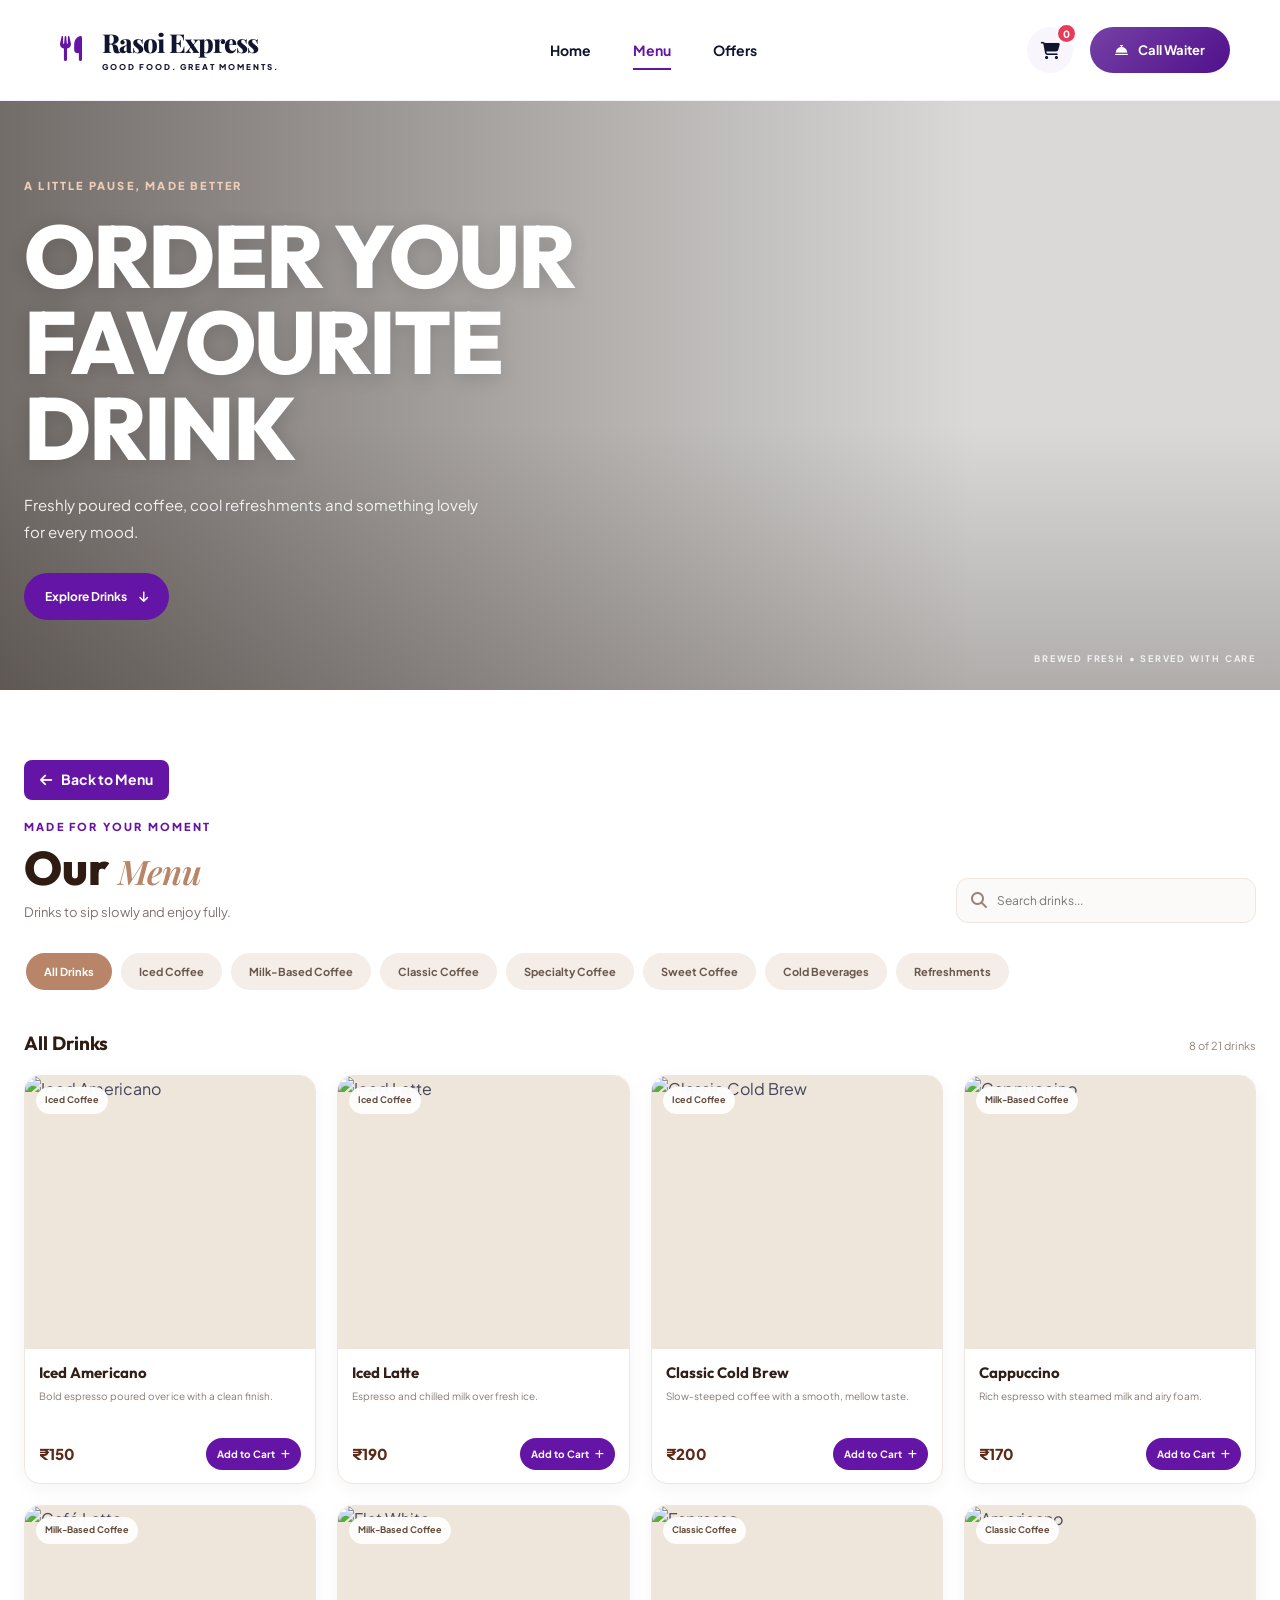
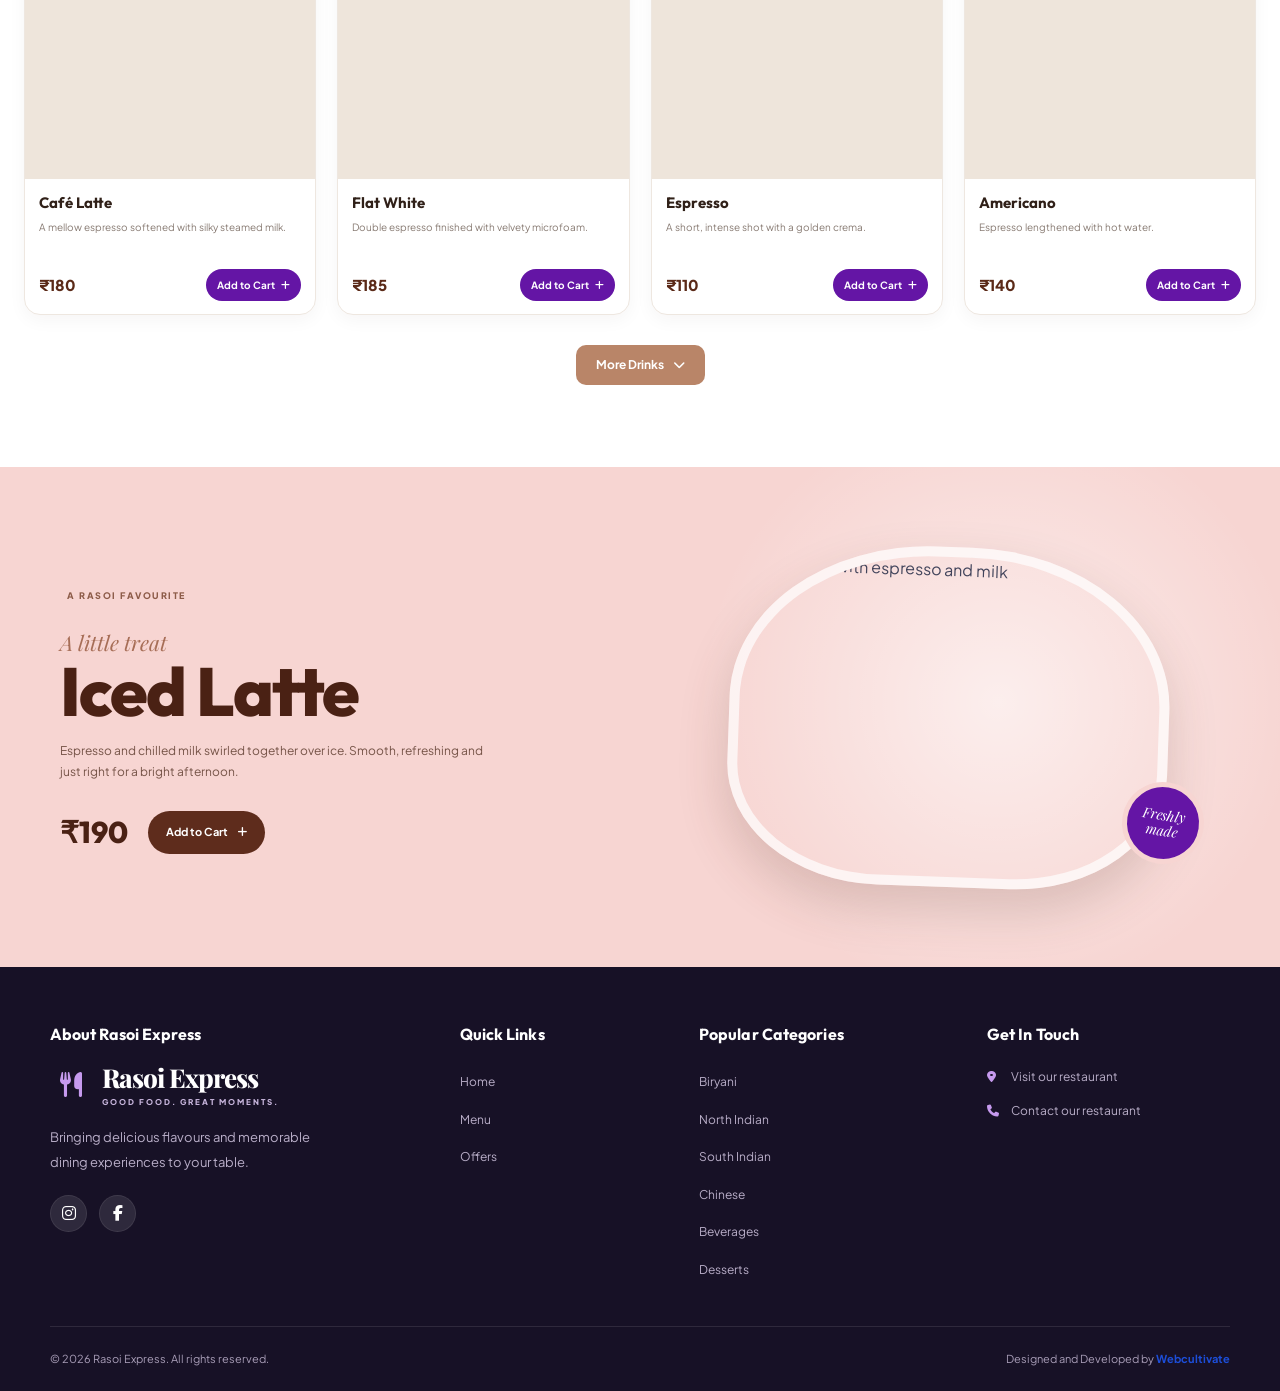
==== commit de6fd1ee: "Update menu images and category pages" ====
--- a/beverages.html
+++ b/beverages.html
@@ -34,13 +34,8 @@
 
             <nav class="desktop-navigation">
                 <a href="./index.html" class="nav-link">Home</a>
-                <a href="./menu.html" class="nav-link">Menu</a>
-                <a href="./desserts.html" class="nav-link">Desserts</a>
-                <a href="./indian-rotis.html" class="nav-link">Indian Rotis</a>
-                <a href="./chinese.html" class="nav-link">Chinese</a>
-                <a href="./south-indian.html" class="nav-link">South Indian</a>
-                <a href="./north-indian.html" class="nav-link">North Indian</a>
-                <a href="./beverages.html" class="nav-link active" aria-current="page">Beverages</a>
+                <a href="./menu.html" class="nav-link active">Menu</a>
+                <a href="./offers.html" class="nav-link">Offers</a>
             </nav>
 
             <div class="header-actions">
@@ -57,13 +52,8 @@
 
         <nav class="mobile-navigation">
             <a href="./index.html" class="mobile-nav-link">Home</a>
-            <a href="./menu.html" class="mobile-nav-link">Menu</a>
-            <a href="./desserts.html" class="mobile-nav-link">Desserts</a>
-            <a href="./indian-rotis.html" class="mobile-nav-link">Indian Rotis</a>
-            <a href="./chinese.html" class="mobile-nav-link">Chinese</a>
-            <a href="./south-indian.html" class="mobile-nav-link">South Indian</a>
-            <a href="./north-indian.html" class="mobile-nav-link">North Indian</a>
-            <a href="./beverages.html" class="mobile-nav-link active" aria-current="page">Beverages</a>
+            <a href="./menu.html" class="mobile-nav-link active">Menu</a>
+            <a href="./offers.html" class="mobile-nav-link">Offers</a>
             <button class="mobile-waiter-button">
                 <i class="fa-solid fa-bell-concierge"></i>
                 Call Waiter
@@ -89,6 +79,10 @@
             <div class="beverage-container">
                 <div class="beverage-menu-heading">
                     <div>
+                        <a class="category-back-link" href="./menu.html">
+                            <i class="fa-solid fa-arrow-left" aria-hidden="true"></i>
+                            Back to Menu
+                        </a>
                         <span class="beverage-eyebrow">MADE FOR YOUR MOMENT</span>
                         <h2>Our <span>Menu</span></h2>
                         <p>Drinks to sip slowly and enjoy fully.</p>
@@ -181,6 +175,7 @@
     <footer class="site-footer">
         <div class="footer-container">
             <div class="footer-brand">
+                <h3>About Rasoi Express</h3>
                 <a href="./index.html" class="brand-logo footer-logo">
                     <span class="logo-icon"><i class="fa-solid fa-utensils"></i></span>
                     <span class="logo-text">
@@ -189,6 +184,10 @@
                     </span>
                 </a>
                 <p>Bringing delicious flavours and memorable dining experiences to your table.</p>
+                <div class="footer-social-links">
+                    <a href="#" aria-label="Instagram"><i class="fa-brands fa-instagram"></i></a>
+                    <a href="#" aria-label="Facebook"><i class="fa-brands fa-facebook-f"></i></a>
+                </div>
             </div>
 
             <div class="footer-column">
@@ -196,23 +195,19 @@
                 <ul>
                     <li><a href="./index.html">Home</a></li>
                     <li><a href="./menu.html">Menu</a></li>
+                    <li><a href="./offers.html">Offers</a></li>
+                </ul>
+            </div>
+
+            <div class="footer-column">
+                <h3>Popular Categories</h3>
+                <ul>
+                    <li><a href="./biryani.html">Biryani</a></li>
+                    <li><a href="./north-indian.html">North Indian</a></li>
+                    <li><a href="./south-indian.html">South Indian</a></li>
+                    <li><a href="./chinese.html">Chinese</a></li>
                     <li><a href="./beverages.html">Beverages</a></li>
-                </ul>
-            </div>
-
-            <div class="footer-column">
-                <h3>Our Menu</h3>
-                <ul>
-                    <li><a href="./chinese.html">Chinese</a></li>
-                    <li><a href="./south-indian.html">South Indian</a></li>
-                    <li><a href="./north-indian.html">North Indian</a></li>
-                    <li><a href="./indian-rotis.html">Indian Rotis</a></li>
-                    <li><a href="./indian-rotis.html">Breads</a></li>
-                    <li><a href="./menu.html?filter=veg">Pure Veg</a></li>
-                    <li><a href="./category.html?category=non-veg">Non-Veg</a></li>
                     <li><a href="./desserts.html">Desserts</a></li>
-                    <li><a href="./desserts.html">Sweets</a></li>
-                    <li><a href="./beverages.html">Beverages</a></li>
                 </ul>
             </div>
 
@@ -220,15 +215,11 @@
                 <h3>Get In Touch</h3>
                 <p><i class="fa-solid fa-location-dot"></i> Visit our restaurant</p>
                 <p><i class="fa-solid fa-phone"></i> Contact our restaurant</p>
-                <div class="footer-social-links">
-                    <a href="#" aria-label="Instagram"><i class="fa-brands fa-instagram"></i></a>
-                    <a href="#" aria-label="Facebook"><i class="fa-brands fa-facebook-f"></i></a>
-                </div>
             </div>
         </div>
 
         <div class="footer-bottom">
-            <p>&copy; <span id="current-year">2026</span> Rasoi Express. All rights reserved.</p>
+            <p>&copy; 2026 Rasoi Express. All rights reserved.</p>
             <p>Designed and Developed by <span class="footer-credit-name">Webcultivate</span></p>
         </div>
     </footer>
--- a/style.css
+++ b/style.css
@@ -78,6 +78,30 @@
 a {
     color: inherit;
     text-decoration: none;
+}
+
+.category-back-link {
+    display: flex;
+    width: fit-content;
+    align-items: center;
+    gap: 9px;
+    margin-bottom: 12px;
+    padding: 10px 16px;
+    color: #fff;
+    background: #6415a5;
+    border-radius: 8px;
+    font-size: 14px;
+    font-weight: 700;
+    line-height: 1.4;
+    text-decoration: none;
+    transition: background-color 0.2s ease, box-shadow 0.2s ease, transform 0.2s ease;
+}
+
+.category-back-link:hover {
+    color: #fff;
+    background: #4d087f;
+    box-shadow: 0 4px 12px rgba(77, 8, 127, 0.2);
+    transform: translateY(-1px);
 }
 
 img {
@@ -812,6 +836,15 @@
     display: grid;
     grid-template-columns: 1.5fr 0.8fr 1fr 1fr;
     gap: 45px;
+    align-items: start;
+}
+
+.footer-brand > h3 {
+    margin-bottom: 16px;
+    color: var(--white);
+    font-family: var(--font-heading);
+    font-size: 16px;
+    font-weight: 700;
 }
 
 .footer-logo .logo-text strong {
@@ -843,6 +876,7 @@
     font-family: var(--font-heading);
     font-size: 16px;
     font-weight: 700;
+    letter-spacing: 0.1px;
 }
 
 .footer-column ul {
@@ -874,6 +908,7 @@
 .footer-contact p i {
     color: #c69aee;
     margin-top: 4px;
+    flex: 0 0 14px;
 }
 
 
@@ -893,6 +928,7 @@
     place-items: center;
     color: var(--white);
     background: rgba(255, 255, 255, 0.1);
+    border: 1px solid rgba(255, 255, 255, 0.08);
     border-radius: 50%;
     transition: var(--transition);
 }
@@ -1563,12 +1599,8 @@
     }
 
     .footer-container {
-        grid-template-columns: 1.3fr 1fr 1fr;
-        gap: 35px;
-    }
-
-    .footer-contact {
-        grid-column: 1 / -1;
+        grid-template-columns: repeat(2, minmax(0, 1fr));
+        gap: 32px 28px;
     }
 }
 
@@ -2119,4 +2151,1130 @@
         animation-duration: 0.01ms !important;
         transition-duration: 0.01ms !important;
     }
+}
+
+
+/* ================= FRONTEND DEMO CHECKOUT ================= */
+
+.cart-modal.checkout-open .cart-modal-content {
+    top: 50%;
+    right: 50%;
+    width: min(820px, calc(100% - 32px));
+    height: min(92vh, 900px);
+    max-height: 92vh;
+    padding: 0;
+    overflow: hidden;
+    border-radius: 24px;
+    transform: translate(50%, -50%);
+}
+
+.checkout-header {
+    display: flex;
+    flex-shrink: 0;
+    align-items: center;
+    justify-content: space-between;
+    gap: 16px;
+    padding: 22px 28px;
+    border-bottom: 1px solid var(--border);
+    background: var(--white);
+}
+
+.checkout-header h2 {
+    display: flex;
+    align-items: center;
+    gap: 10px;
+    margin-top: 3px;
+    color: var(--heading);
+    font-family: var(--font-heading);
+    font-size: 23px;
+}
+
+.checkout-header h2 i,
+.checkout-section-heading > i {
+    color: var(--primary);
+}
+
+.checkout-eyebrow {
+    color: var(--primary);
+    font-size: 9px;
+    font-weight: 800;
+    letter-spacing: 1.5px;
+}
+
+.checkout-header-actions {
+    display: flex;
+    align-items: center;
+    gap: 10px;
+}
+
+.checkout-back-button {
+    padding: 9px 13px;
+    border: 1px solid var(--border);
+    border-radius: 20px;
+    background: var(--white);
+    color: var(--primary);
+    font-size: 12px;
+    font-weight: 700;
+}
+
+.checkout-back-button:hover {
+    background: var(--primary-light);
+}
+
+.checkout-content {
+    flex: 1;
+    min-height: 0;
+    height: auto;
+    overflow-y: auto;
+    padding: 22px 28px 28px;
+}
+
+.checkout-section {
+    margin-bottom: 22px;
+    padding: 20px;
+    border: 1px solid var(--border);
+    border-radius: 17px;
+    background: var(--white);
+    box-shadow: var(--shadow-sm);
+}
+
+.checkout-section-heading {
+    display: flex;
+    align-items: center;
+    justify-content: space-between;
+    gap: 12px;
+    margin-bottom: 15px;
+}
+
+.checkout-section-heading > div {
+    display: flex;
+    align-items: center;
+    gap: 10px;
+}
+
+.checkout-section-heading h3 {
+    color: var(--heading);
+    font-family: var(--font-heading);
+    font-size: 17px;
+}
+
+.checkout-section-heading h3 small {
+    color: var(--muted);
+    font-family: var(--font-main);
+    font-size: 10px;
+    font-weight: 500;
+}
+
+.checkout-section-heading > span {
+    color: var(--muted);
+    font-size: 11px;
+}
+
+.checkout-step {
+    width: 28px;
+    height: 28px;
+    display: grid;
+    flex-shrink: 0;
+    place-items: center;
+    border-radius: 50%;
+    background: var(--primary-light);
+    color: var(--primary);
+    font-size: 10px;
+    font-weight: 800;
+}
+
+.checkout-item {
+    padding: 18px 0;
+    border-top: 1px solid var(--border);
+}
+
+.checkout-item:first-child {
+    padding-top: 4px;
+    border-top: 0;
+}
+
+.checkout-item-heading {
+    display: flex;
+    align-items: center;
+    gap: 13px;
+}
+
+.checkout-item-heading > img {
+    width: 58px;
+    height: 58px;
+    flex-shrink: 0;
+    border-radius: 12px;
+    object-fit: cover;
+    background: var(--lavender);
+}
+
+.checkout-item-title {
+    flex: 1;
+    min-width: 0;
+}
+
+.checkout-item-title h4 {
+    color: var(--heading);
+    font-size: 14px;
+}
+
+.checkout-item-title span {
+    color: var(--muted);
+    font-size: 11px;
+}
+
+.checkout-line-total {
+    color: var(--heading);
+    font-size: 14px;
+}
+
+.checkout-item-controls {
+    display: flex;
+    align-items: center;
+    justify-content: space-between;
+    margin: 12px 0 15px 71px;
+}
+
+.checkout-quantity-controls {
+    display: flex;
+    align-items: center;
+    gap: 12px;
+}
+
+.checkout-quantity-controls button {
+    width: 28px;
+    height: 28px;
+    border: 1px solid var(--border);
+    border-radius: 50%;
+    background: var(--white);
+    color: var(--primary);
+    font-size: 10px;
+}
+
+.checkout-quantity-controls button:hover {
+    background: var(--primary-light);
+}
+
+.checkout-quantity-controls span {
+    min-width: 14px;
+    color: var(--heading);
+    font-size: 12px;
+    font-weight: 800;
+    text-align: center;
+}
+
+.checkout-remove-button {
+    border: 0;
+    background: transparent;
+    color: var(--danger);
+    font-size: 11px;
+    font-weight: 700;
+}
+
+.checkout-customization-grid {
+    display: grid;
+    grid-template-columns: minmax(150px, 0.7fr) minmax(250px, 1.3fr);
+    gap: 14px 20px;
+    padding-left: 71px;
+}
+
+.checkout-field,
+.checkout-addons {
+    min-width: 0;
+}
+
+.checkout-field > span,
+.checkout-addons legend {
+    display: block;
+    margin-bottom: 7px;
+    color: var(--heading);
+    font-size: 11px;
+    font-weight: 800;
+}
+
+.checkout-field > span i,
+.checkout-addons legend i {
+    margin-right: 5px;
+    color: var(--primary);
+}
+
+.checkout-field select,
+.checkout-field textarea {
+    width: 100%;
+    min-height: 39px;
+    padding: 9px 11px;
+    border: 1px solid var(--border);
+    border-radius: 9px;
+    outline-color: var(--primary);
+    background: #fff;
+    color: var(--text);
+    font: inherit;
+    font-size: 11px;
+}
+
+.checkout-field textarea {
+    resize: vertical;
+}
+
+.checkout-addons {
+    grid-column: 2;
+    grid-row: 1;
+    border: 0;
+}
+
+.checkout-addon-list {
+    display: grid;
+    grid-template-columns: repeat(2, minmax(0, 1fr));
+    gap: 7px;
+}
+
+.checkout-addon-list label {
+    display: flex;
+    align-items: center;
+    gap: 6px;
+    min-width: 0;
+    padding: 7px 8px;
+    border: 1px solid var(--border);
+    border-radius: 8px;
+    color: var(--text);
+    font-size: 10px;
+    cursor: pointer;
+}
+
+.checkout-addon-list input {
+    accent-color: var(--primary);
+}
+
+.checkout-addon-list label span {
+    flex: 1;
+}
+
+.checkout-addon-list strong {
+    color: var(--primary);
+    font-size: 9px;
+}
+
+.checkout-instructions {
+    grid-column: 1 / -1;
+}
+
+.checkout-tip-heart {
+    color: #e5678c !important;
+}
+
+.checkout-tip-options {
+    display: grid;
+    grid-template-columns: repeat(5, minmax(0, 1fr));
+    gap: 9px;
+}
+
+.checkout-tip-option {
+    min-height: 43px;
+    display: flex;
+    align-items: center;
+    justify-content: center;
+    gap: 6px;
+    padding: 7px 9px;
+    border: 1px solid var(--border);
+    border-radius: 10px;
+    color: var(--text);
+    font-size: 11px;
+    font-weight: 700;
+    cursor: pointer;
+}
+
+.checkout-tip-option.selected {
+    border-color: var(--primary);
+    background: var(--primary-light);
+    color: var(--primary);
+}
+
+.checkout-tip-option input[type="radio"] {
+    width: 13px;
+    height: 13px;
+    accent-color: var(--primary);
+}
+
+.checkout-custom-tip-option {
+    justify-content: flex-start;
+}
+
+.checkout-custom-tip-option input[type="number"] {
+    width: 54px;
+    min-width: 0;
+    padding: 5px;
+    border: 1px solid var(--border);
+    border-radius: 6px;
+    font-size: 11px;
+}
+
+.checkout-custom-tip-option input[type="number"]:disabled {
+    opacity: 0.55;
+}
+
+.checkout-summary-details {
+    margin-bottom: 14px;
+}
+
+.checkout-summary-item {
+    padding: 10px 0;
+    border-bottom: 1px solid var(--border);
+}
+
+.checkout-summary-item-title,
+.checkout-total-row {
+    display: flex;
+    align-items: center;
+    justify-content: space-between;
+    gap: 12px;
+}
+
+.checkout-summary-item-title {
+    color: var(--heading);
+    font-size: 11px;
+}
+
+.checkout-summary-item-title > strong {
+    font-size: 12px;
+}
+
+.checkout-summary-item-title > strong span,
+.checkout-summary-item p {
+    color: var(--muted);
+    font-weight: 500;
+}
+
+.checkout-summary-item p {
+    margin-top: 4px;
+    font-size: 10px;
+}
+
+.checkout-summary-item .checkout-summary-instructions {
+    color: var(--primary-dark);
+    overflow-wrap: anywhere;
+}
+
+.checkout-total-row {
+    padding: 5px 0;
+    color: var(--muted);
+    font-size: 12px;
+}
+
+.checkout-total-row strong {
+    color: var(--heading);
+}
+
+.checkout-grand-total {
+    margin-top: 7px;
+    padding-top: 13px;
+    border-top: 1px solid var(--border);
+    color: var(--heading);
+    font-size: 15px;
+    font-weight: 800;
+}
+
+.checkout-grand-total strong {
+    color: var(--primary);
+    font-size: 20px;
+}
+
+.checkout-demo-disclaimer,
+.confirmation-demo-note {
+    margin-top: 13px;
+    padding: 10px 12px;
+    border-radius: 9px;
+    background: #f7f4fb;
+    color: var(--muted);
+    font-size: 10px;
+    line-height: 1.55;
+}
+
+.checkout-demo-disclaimer i,
+.confirmation-demo-note i {
+    margin-right: 5px;
+    color: var(--primary);
+}
+
+.checkout-error {
+    margin: 0 0 13px;
+    padding: 11px 13px;
+    border: 1px solid #f3c5cd;
+    border-radius: 9px;
+    background: #fff4f5;
+    color: #a51f36;
+    font-size: 12px;
+}
+
+.checkout-error[hidden] {
+    display: none;
+}
+
+.checkout-place-button {
+    width: 100%;
+    min-height: 52px;
+    display: flex;
+    align-items: center;
+    justify-content: center;
+    gap: 9px;
+    border: 0;
+    border-radius: 30px;
+    background: linear-gradient(110deg, var(--primary), #853bc0);
+    box-shadow: 0 8px 18px rgba(100, 21, 165, 0.2);
+    color: var(--white);
+    font-size: 13px;
+    font-weight: 800;
+    transition: var(--transition);
+}
+
+.checkout-place-button:hover:not(:disabled) {
+    box-shadow: 0 11px 23px rgba(100, 21, 165, 0.28);
+    transform: translateY(-2px);
+}
+
+.checkout-place-button:disabled {
+    cursor: wait;
+    opacity: 0.7;
+}
+
+.checkout-empty {
+    display: grid;
+    min-height: 300px;
+    align-content: center;
+    justify-items: center;
+    color: var(--muted);
+    text-align: center;
+}
+
+.checkout-empty > i {
+    margin-bottom: 12px;
+    color: #cbb1e3;
+    font-size: 42px;
+}
+
+.checkout-empty h3 {
+    color: var(--heading);
+}
+
+.checkout-empty p {
+    margin-top: 5px;
+    font-size: 12px;
+}
+
+.order-confirmation {
+    position: relative;
+    height: 100%;
+    min-height: 100%;
+    overflow-y: auto;
+    padding: 35px clamp(22px, 7vw, 65px) 32px;
+    text-align: center;
+    animation: confirmationFadeIn 0.5s ease both;
+}
+
+.confirmation-close {
+    position: absolute;
+    top: 17px;
+    right: 18px;
+    z-index: 2;
+}
+
+.confirmation-success-icon {
+    width: 62px;
+    height: 62px;
+    display: grid;
+    place-items: center;
+    margin: 0 auto 13px;
+    border-radius: 50%;
+    background: #e9f8ef;
+    color: var(--success);
+    font-size: 25px;
+    animation: confirmationPop 0.5s 0.12s ease both;
+}
+
+.confirmation-chef-icon {
+    position: relative;
+    width: 78px;
+    height: 78px;
+    display: grid;
+    place-items: center;
+    margin: 0 auto 14px;
+    border: 1px solid #eadcf6;
+    border-radius: 25px;
+    background: linear-gradient(145deg, #faf5ff, #fff);
+    color: var(--primary);
+    font-size: 37px;
+    box-shadow: var(--shadow-sm);
+}
+
+.confirmation-chef-icon span {
+    position: absolute;
+    top: 5px;
+    right: 7px;
+    color: #edae36;
+    font-size: 17px;
+    animation: confirmationTwinkle 1.2s ease-in-out infinite alternate;
+}
+
+.order-confirmation h2 {
+    margin: 6px 0;
+    color: var(--heading);
+    font-family: var(--font-serif);
+    font-size: clamp(26px, 5vw, 35px);
+}
+
+.confirmation-message {
+    max-width: 440px;
+    margin: 0 auto;
+    color: var(--muted);
+    font-size: 12px;
+}
+
+.confirmation-demo-note {
+    text-align: left;
+}
+
+.confirmation-order-reference {
+    display: flex;
+    align-items: center;
+    justify-content: space-between;
+    gap: 12px;
+    margin-top: 16px;
+    padding: 12px 15px;
+    border: 1px dashed #cdb2e4;
+    border-radius: 11px;
+    background: #fcfaff;
+    text-align: left;
+}
+
+.confirmation-order-reference span {
+    color: var(--muted);
+    font-size: 11px;
+}
+
+.confirmation-order-reference strong {
+    color: var(--primary);
+    font-size: 13px;
+    letter-spacing: 0.5px;
+}
+
+.confirmation-items {
+    max-height: 140px;
+    overflow-y: auto;
+    margin-top: 12px;
+    padding: 0 2px;
+}
+
+.confirmation-items > div {
+    display: flex;
+    justify-content: space-between;
+    gap: 12px;
+    padding: 8px 0;
+    border-bottom: 1px solid var(--border);
+    color: var(--text);
+    font-size: 11px;
+    text-align: left;
+}
+
+.confirmation-items strong,
+.confirmation-total strong {
+    color: var(--heading);
+    white-space: nowrap;
+}
+
+.confirmation-total {
+    display: flex;
+    align-items: center;
+    justify-content: space-between;
+    margin: 13px 0 17px;
+    color: var(--heading);
+    font-size: 13px;
+    font-weight: 800;
+}
+
+.confirmation-total strong {
+    color: var(--primary);
+    font-size: 20px;
+}
+
+.confirmation-continue {
+    margin-top: 3px;
+}
+
+.confirmation-confetti {
+    position: absolute;
+    inset: 0;
+    overflow: hidden;
+    pointer-events: none;
+}
+
+.confirmation-confetti span {
+    position: absolute;
+    top: -12px;
+    left: 15%;
+    width: 7px;
+    height: 12px;
+    border-radius: 3px;
+    background: #b880dd;
+    animation: confirmationConfetti 2.8s ease-in infinite;
+}
+
+.confirmation-confetti span:nth-child(2) { left: 30%; background: #f1bd62; animation-delay: 0.35s; }
+.confirmation-confetti span:nth-child(3) { left: 48%; background: #76c49a; animation-delay: 0.8s; }
+.confirmation-confetti span:nth-child(4) { left: 67%; background: #e9829c; animation-delay: 0.2s; }
+.confirmation-confetti span:nth-child(5) { left: 82%; background: #b880dd; animation-delay: 1s; }
+.confirmation-confetti span:nth-child(6) { left: 93%; background: #f1bd62; animation-delay: 0.6s; }
+
+@keyframes confirmationFadeIn {
+    from { opacity: 0; transform: translateY(10px); }
+    to { opacity: 1; transform: translateY(0); }
+}
+
+@keyframes confirmationPop {
+    0% { opacity: 0; transform: scale(0.5); }
+    75% { transform: scale(1.12); }
+    100% { opacity: 1; transform: scale(1); }
+}
+
+@keyframes confirmationTwinkle {
+    from { transform: scale(0.8) rotate(-12deg); opacity: 0.7; }
+    to { transform: scale(1.15) rotate(12deg); opacity: 1; }
+}
+
+@keyframes confirmationConfetti {
+    0% { opacity: 0; transform: translateY(-5px) rotate(0); }
+    10% { opacity: 0.9; }
+    100% { opacity: 0; transform: translateY(230px) rotate(300deg); }
+}
+
+@media (max-width: 600px) {
+    .cart-modal.checkout-open .cart-modal-content {
+        width: calc(100% - 18px);
+        height: 95vh;
+        max-height: 95vh;
+        border-radius: 18px;
+    }
+
+    .checkout-header {
+        padding: 17px 17px 14px;
+    }
+
+    .checkout-header h2 {
+        font-size: 18px;
+    }
+
+    .checkout-eyebrow {
+        font-size: 8px;
+    }
+
+    .checkout-back-button {
+        padding: 8px 10px;
+        font-size: 0;
+    }
+
+    .checkout-back-button i {
+        font-size: 13px;
+    }
+
+    .checkout-content {
+        padding: 15px 13px 20px;
+    }
+
+    .checkout-section {
+        padding: 15px 12px;
+    }
+
+    .checkout-customization-grid {
+        grid-template-columns: 1fr;
+        padding-left: 0;
+    }
+
+    .checkout-item-controls {
+        margin-left: 0;
+    }
+
+    .checkout-addons {
+        grid-column: 1;
+        grid-row: auto;
+    }
+
+    .checkout-instructions {
+        grid-column: 1;
+    }
+
+    .checkout-tip-options {
+        grid-template-columns: repeat(3, minmax(0, 1fr));
+    }
+
+    .checkout-custom-tip-option {
+        grid-column: span 2;
+    }
+
+    .order-confirmation {
+        padding: 30px 18px 22px;
+    }
+}
+
+
+/* ================= HOMEPAGE HERO REDESIGN ================= */
+
+.hero-section {
+    background:
+        radial-gradient(ellipse at 82% 86%, rgba(223, 201, 237, 0.48), transparent 35%),
+        radial-gradient(ellipse at 7% 8%, rgba(255, 255, 255, 0.95), transparent 42%),
+        #fbf8f5;
+}
+
+.hero-container {
+    min-height: 650px;
+    grid-template-columns: minmax(0, 0.9fr) minmax(0, 1.1fr);
+    gap: clamp(24px, 4vw, 64px);
+}
+
+.hero-content {
+    padding: 72px 0 52px;
+}
+
+.hero-eyebrow {
+    margin-bottom: 22px;
+    color: var(--text);
+    font-size: 10px;
+    letter-spacing: 3.5px;
+}
+
+.hero-content h1 {
+    max-width: 650px;
+    font-family: var(--font-serif);
+    font-size: clamp(52px, 5.2vw, 76px);
+    font-weight: 600;
+    line-height: 1.08;
+    letter-spacing: -2.6px;
+}
+
+.hero-content h1 .hero-title-line {
+    display: block;
+    color: var(--heading);
+    white-space: nowrap;
+}
+
+.hero-title-line em {
+    color: var(--primary);
+    font-weight: 600;
+}
+
+.hero-description {
+    max-width: 460px;
+    margin-top: 21px;
+    color: var(--text);
+    font-size: 17px;
+    line-height: 1.75;
+}
+
+.hero-actions {
+    display: flex;
+    flex-wrap: wrap;
+    align-items: center;
+    gap: 16px;
+    margin-top: 30px;
+}
+
+.hero-button {
+    min-height: 50px;
+    display: inline-flex;
+    align-items: center;
+    justify-content: center;
+    gap: 14px;
+    padding: 0 25px;
+    border: 1px solid var(--primary);
+    border-radius: 30px;
+    font-size: 13px;
+    font-weight: 700;
+    transition: transform 0.25s ease, box-shadow 0.25s ease, background 0.25s ease, color 0.25s ease;
+}
+
+.hero-button:hover {
+    transform: translateY(-2px);
+    box-shadow: 0 9px 22px rgba(100, 21, 165, 0.16);
+}
+
+.hero-menu-button {
+    color: var(--white);
+    background: var(--primary);
+}
+
+.hero-menu-button:hover {
+    background: var(--primary-dark);
+}
+
+.hero-order-button {
+    min-width: 145px;
+    color: var(--heading);
+    background: transparent;
+}
+
+.hero-order-button:hover {
+    color: var(--primary);
+    background: rgba(255, 255, 255, 0.7);
+}
+
+.hero-features {
+    gap: 0;
+    margin-top: 62px;
+}
+
+.feature-item {
+    min-height: 38px;
+    gap: 12px;
+    padding: 0 21px;
+    font-size: 12px;
+}
+
+.feature-item:first-child {
+    padding-left: 0;
+}
+
+.feature-item + .feature-item {
+    border-left: 1px solid rgba(100, 21, 165, 0.2);
+}
+
+.feature-icon {
+    width: 35px;
+    height: 35px;
+    color: var(--primary);
+    background: transparent;
+    font-size: 23px;
+}
+
+.hero-image-container {
+    height: min(590px, 43vw);
+    min-height: 440px;
+    animation: fadeInUp 0.9s ease both, hero-image-drift 8s ease-in-out 1s infinite;
+}
+
+.hero-image-container::before {
+    position: absolute;
+    z-index: 0;
+    right: -3%;
+    bottom: -4%;
+    width: 92%;
+    height: 70%;
+    border-radius: 48% 52% 12% 38% / 52% 34% 66% 48%;
+    background: linear-gradient(140deg, #f1e4f4, #d6b3df);
+    content: "";
+}
+
+.hero-image-container img {
+    position: relative;
+    z-index: 1;
+    border-radius: 40% 60% 35% 65% / 36% 35% 65% 64%;
+    box-shadow: 0 24px 60px rgba(44, 24, 45, 0.14);
+}
+
+.hero-image-caption {
+    top: 9%;
+    left: 3%;
+    z-index: 2;
+    padding: 12px 18px;
+    border: 1px solid rgba(100, 21, 165, 0.15);
+    border-radius: 30px;
+    background: rgba(255, 250, 255, 0.92);
+    color: var(--primary-dark);
+    font-size: 15px;
+    box-shadow: var(--shadow-sm);
+}
+
+@keyframes hero-image-drift {
+    0%, 100% {
+        transform: translateY(0);
+    }
+
+    50% {
+        transform: translateY(-7px);
+    }
+}
+
+@media (max-width: 1100px) {
+    .hero-container {
+        min-height: 570px;
+        grid-template-columns: minmax(0, 0.95fr) minmax(0, 1.05fr);
+        gap: 26px;
+    }
+
+    .hero-content {
+        padding: 54px 0 40px;
+    }
+
+    .hero-content h1 {
+        font-size: clamp(46px, 5.6vw, 62px);
+    }
+
+    .hero-image-container {
+        height: 450px;
+        min-height: 0;
+    }
+
+    .hero-features {
+        margin-top: 42px;
+    }
+
+    .feature-item {
+        gap: 7px;
+        padding: 0 12px;
+        font-size: 10px;
+    }
+
+    .feature-icon {
+        width: 30px;
+        height: 30px;
+        font-size: 19px;
+    }
+}
+
+@media (max-width: 768px) {
+    .hero-section {
+        background:
+            radial-gradient(ellipse at 92% 78%, rgba(223, 201, 237, 0.46), transparent 43%),
+            #fbf8f5;
+    }
+
+    .hero-container {
+        min-height: 0;
+        grid-template-columns: minmax(0, 1fr);
+        gap: 0;
+    }
+
+    .hero-content {
+        padding: 46px 0 14px;
+    }
+
+    .hero-eyebrow {
+        margin-bottom: 15px;
+        font-size: 9px;
+        letter-spacing: 2.8px;
+    }
+
+    .hero-content h1 {
+        max-width: 600px;
+        font-size: clamp(43px, 9.5vw, 65px);
+        line-height: 1.08;
+        letter-spacing: -1.8px;
+    }
+
+    .hero-content h1 .hero-title-line {
+        white-space: normal;
+    }
+
+    .hero-description {
+        max-width: 460px;
+        margin-top: 15px;
+        font-size: 15px;
+        line-height: 1.65;
+    }
+
+    .hero-actions {
+        flex-wrap: nowrap;
+        gap: 11px;
+        margin-top: 23px;
+    }
+
+    .hero-button {
+        min-width: 0;
+        flex: 1 1 0;
+        min-height: 46px;
+        padding: 0 12px;
+        font-size: 12px;
+        white-space: nowrap;
+    }
+
+    .hero-order-button {
+        min-width: 125px;
+    }
+
+    .hero-features {
+        justify-content: flex-start;
+        gap: 0;
+        margin-top: 31px;
+    }
+
+    .feature-item {
+        flex-direction: row;
+        gap: 6px;
+        padding: 0 10px;
+        font-size: 9px;
+        text-align: left;
+    }
+
+    .feature-item:first-child {
+        padding-left: 0;
+    }
+
+    .feature-icon {
+        width: 27px;
+        height: 27px;
+        font-size: 17px;
+    }
+
+    .hero-image-container {
+        width: min(100%, 620px);
+        height: auto;
+        min-height: 0;
+        aspect-ratio: 1.6;
+        margin: 18px auto 34px;
+    }
+
+    .hero-image-container::before {
+        right: -1%;
+        bottom: -4%;
+    }
+
+    .hero-image-container img {
+        border-radius: 0;
+        object-fit: contain;
+    }
+
+    .hero-image-caption {
+        top: 7%;
+        left: 2%;
+        padding: 9px 13px;
+        font-size: 13px;
+    }
+}
+
+@media (max-width: 420px) {
+    .hero-content {
+        padding-top: 38px;
+    }
+
+    .hero-content h1 {
+        font-size: clamp(39px, 10.5vw, 46px);
+        letter-spacing: -1.5px;
+    }
+
+    .hero-button {
+        padding: 0 8px;
+        font-size: 11px;
+    }
+
+    .hero-description {
+        font-size: 14px;
+    }
+
+    .hero-features {
+        justify-content: space-between;
+    }
+
+    .feature-item {
+        flex-direction: column;
+        gap: 4px;
+        padding: 0 7px;
+        font-size: 9px;
+        text-align: center;
+    }
+
+    .feature-item:first-child {
+        padding-left: 0;
+    }
+
+    .feature-icon {
+        width: 26px;
+        height: 26px;
+    }
 }
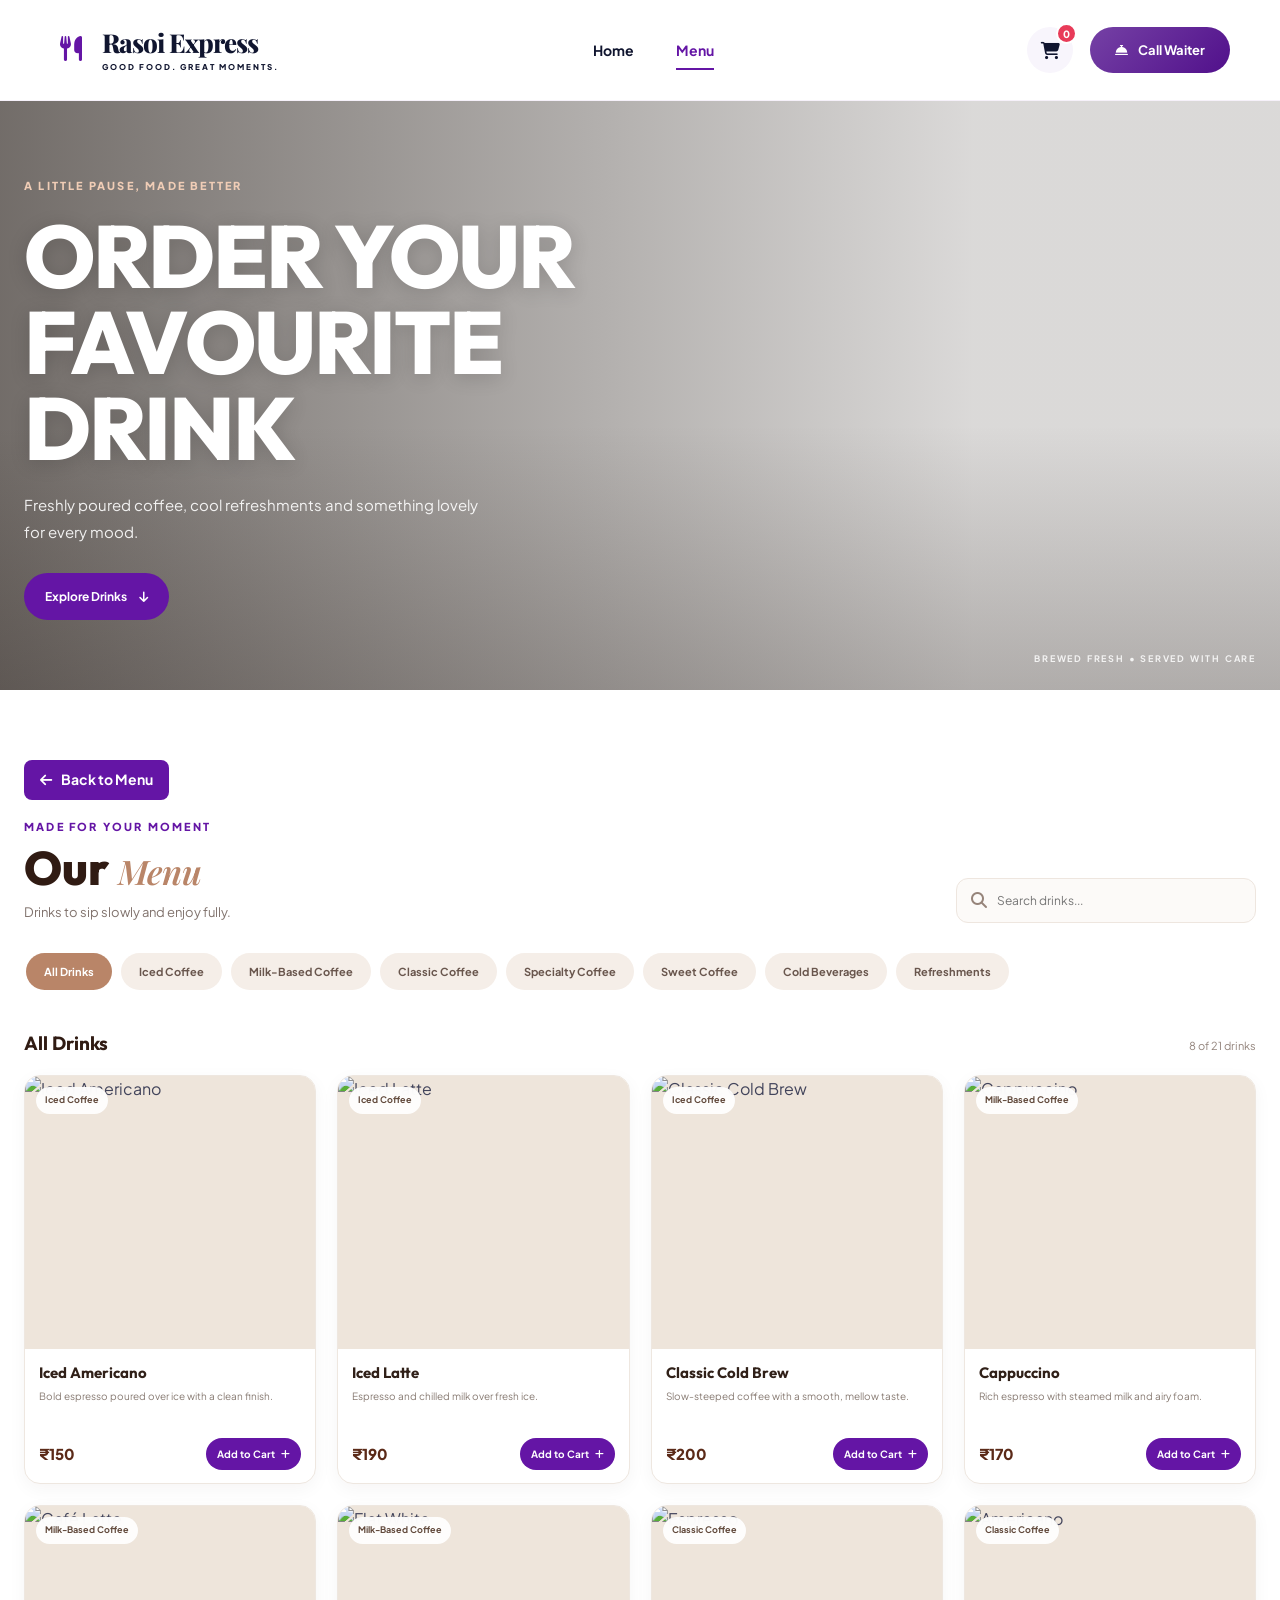
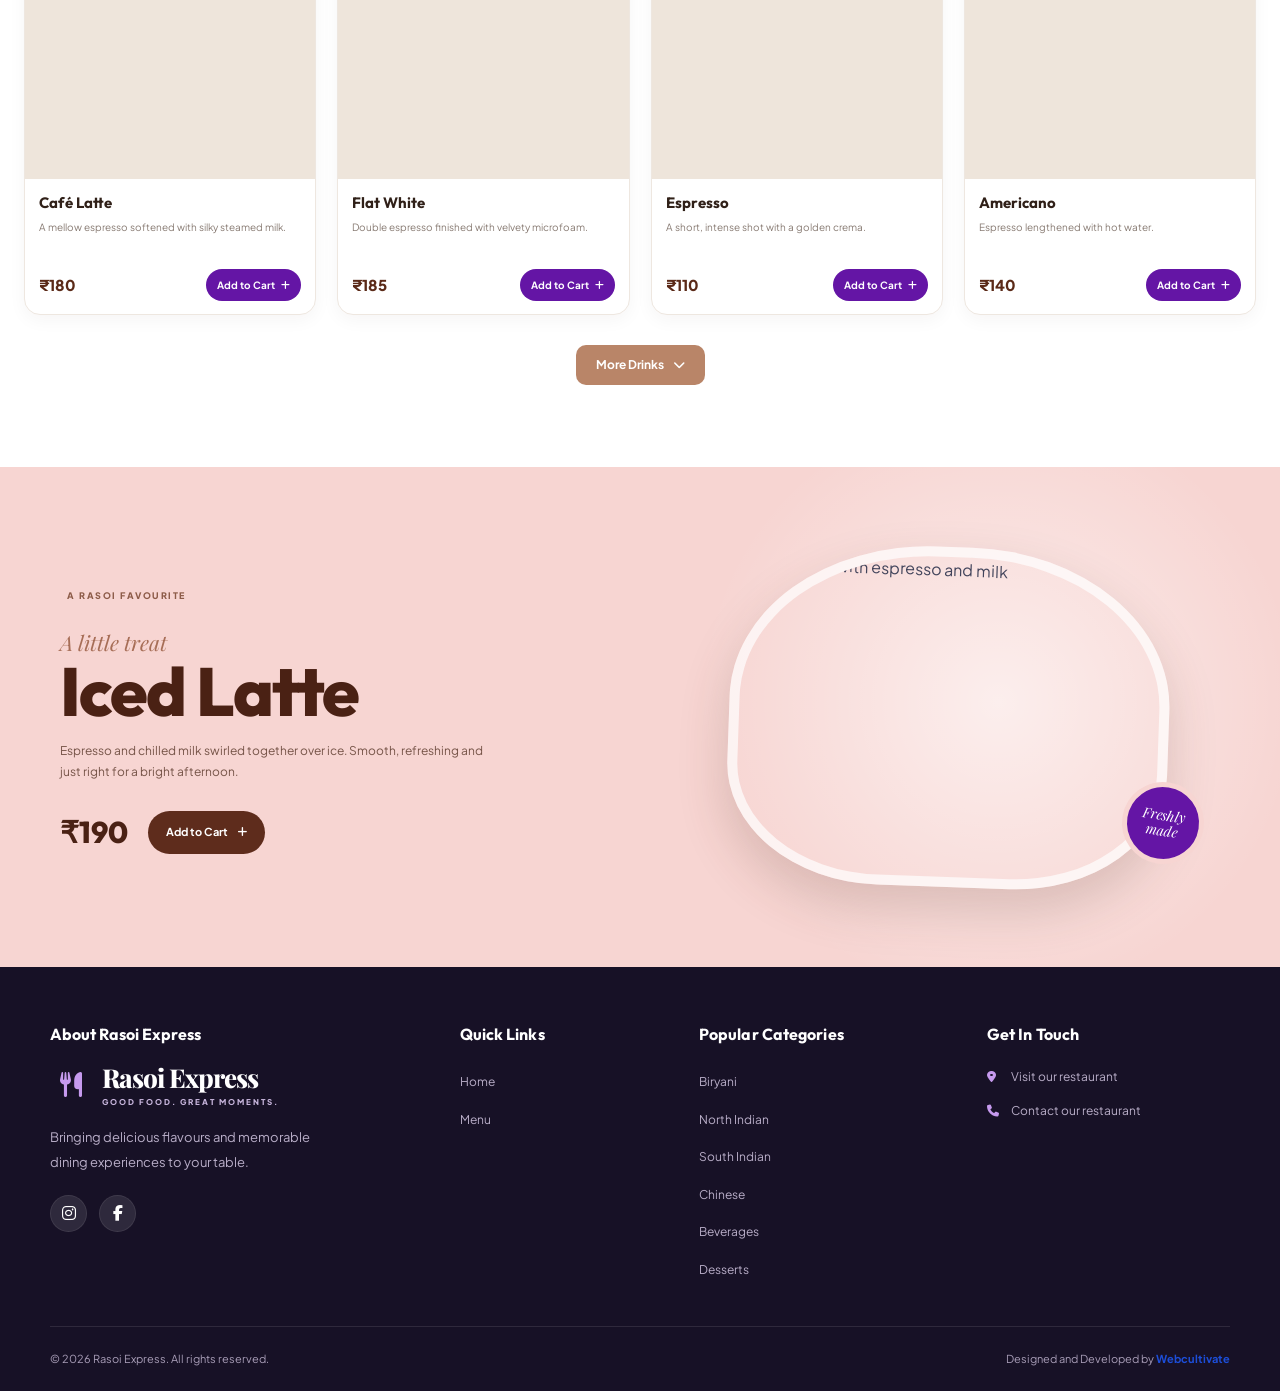
==== commit 3c15e348: "Remove Footer from mobile Screen and remove the offers page" ====
--- a/beverages.html
+++ b/beverages.html
@@ -35,7 +35,6 @@
             <nav class="desktop-navigation">
                 <a href="./index.html" class="nav-link">Home</a>
                 <a href="./menu.html" class="nav-link active">Menu</a>
-                <a href="./offers.html" class="nav-link">Offers</a>
             </nav>
 
             <div class="header-actions">
@@ -53,7 +52,6 @@
         <nav class="mobile-navigation">
             <a href="./index.html" class="mobile-nav-link">Home</a>
             <a href="./menu.html" class="mobile-nav-link active">Menu</a>
-            <a href="./offers.html" class="mobile-nav-link">Offers</a>
             <button class="mobile-waiter-button">
                 <i class="fa-solid fa-bell-concierge"></i>
                 Call Waiter
@@ -195,7 +193,6 @@
                 <ul>
                     <li><a href="./index.html">Home</a></li>
                     <li><a href="./menu.html">Menu</a></li>
-                    <li><a href="./offers.html">Offers</a></li>
                 </ul>
             </div>
 
--- a/style.css
+++ b/style.css
@@ -746,81 +746,6 @@
 }
 
 
-/* ================= SPECIAL OFFER ================= */
-
-.special-offer-section {
-    padding: 50px 0;
-    background:
-        radial-gradient(
-            circle at 80% 50%,
-            rgba(196, 162, 230, 0.45),
-            transparent 40%
-        ),
-        #f4edf9;
-}
-
-.special-offer-container {
-    width: min(100% - 100px, var(--container));
-    margin: 0 auto;
-    display: grid;
-    grid-template-columns: 1fr 0.85fr;
-    align-items: center;
-    gap: 50px;
-}
-
-.special-offer-content h2 {
-    margin-top: 10px;
-    font-family: var(--font-heading);
-    font-size: clamp(32px, 4vw, 48px);
-    font-weight: 800;
-    line-height: 1.2;
-    color: var(--heading);
-}
-
-.special-offer-content h2 span {
-    display: block;
-    color: var(--primary);
-}
-
-.special-offer-content p {
-    max-width: 420px;
-    margin-top: 15px;
-    font-size: 14px;
-    color: var(--text);
-}
-
-.offer-button {
-    display: inline-flex;
-    align-items: center;
-    gap: 12px;
-    margin-top: 25px;
-    padding: 13px 23px;
-    color: var(--white);
-    background: var(--primary);
-    border-radius: 30px;
-    font-size: 13px;
-    font-weight: 700;
-    transition: var(--transition);
-}
-
-.offer-button:hover {
-    background: var(--primary-dark);
-    transform: translateY(-3px);
-}
-
-.special-offer-image {
-    height: 300px;
-    overflow: hidden;
-    border-radius: 25px;
-}
-
-.special-offer-image img {
-    width: 100%;
-    height: 100%;
-    object-fit: cover;
-}
-
-
 /* ================= FOOTER ================= */
 
 .site-footer {
@@ -1548,7 +1473,6 @@
     .section-container,
     .header-container,
     .hero-container,
-    .special-offer-container,
     .footer-container,
     .footer-bottom {
         width: min(100% - 60px, var(--container));
@@ -1631,7 +1555,6 @@
     .section-container,
     .header-container,
     .hero-container,
-    .special-offer-container,
     .footer-container,
     .footer-bottom {
         width: calc(100% - 36px);
@@ -1937,41 +1860,10 @@
     }
 
 
-    /* SPECIAL OFFER */
-
-    .special-offer-section {
-        padding: 35px 0;
-    }
-
-    .special-offer-container {
-        grid-template-columns: 1fr;
-        gap: 22px;
-    }
-
-    .special-offer-content h2 {
-        font-size: 32px;
-    }
-
-    .special-offer-content p {
-        font-size: 12px;
-    }
-
-    .offer-button {
-        margin-top: 18px;
-        padding: 11px 18px;
-        font-size: 11px;
-    }
-
-    .special-offer-image {
-        height: 200px;
-        border-radius: 18px;
-    }
-
-
     /* FOOTER */
 
     .site-footer {
-        padding-top: 38px;
+        display: none;
     }
 
     .footer-container {
@@ -2092,7 +1984,6 @@
     .section-container,
     .header-container,
     .hero-container,
-    .special-offer-container,
     .footer-container,
     .footer-bottom {
         width: calc(100% - 28px);
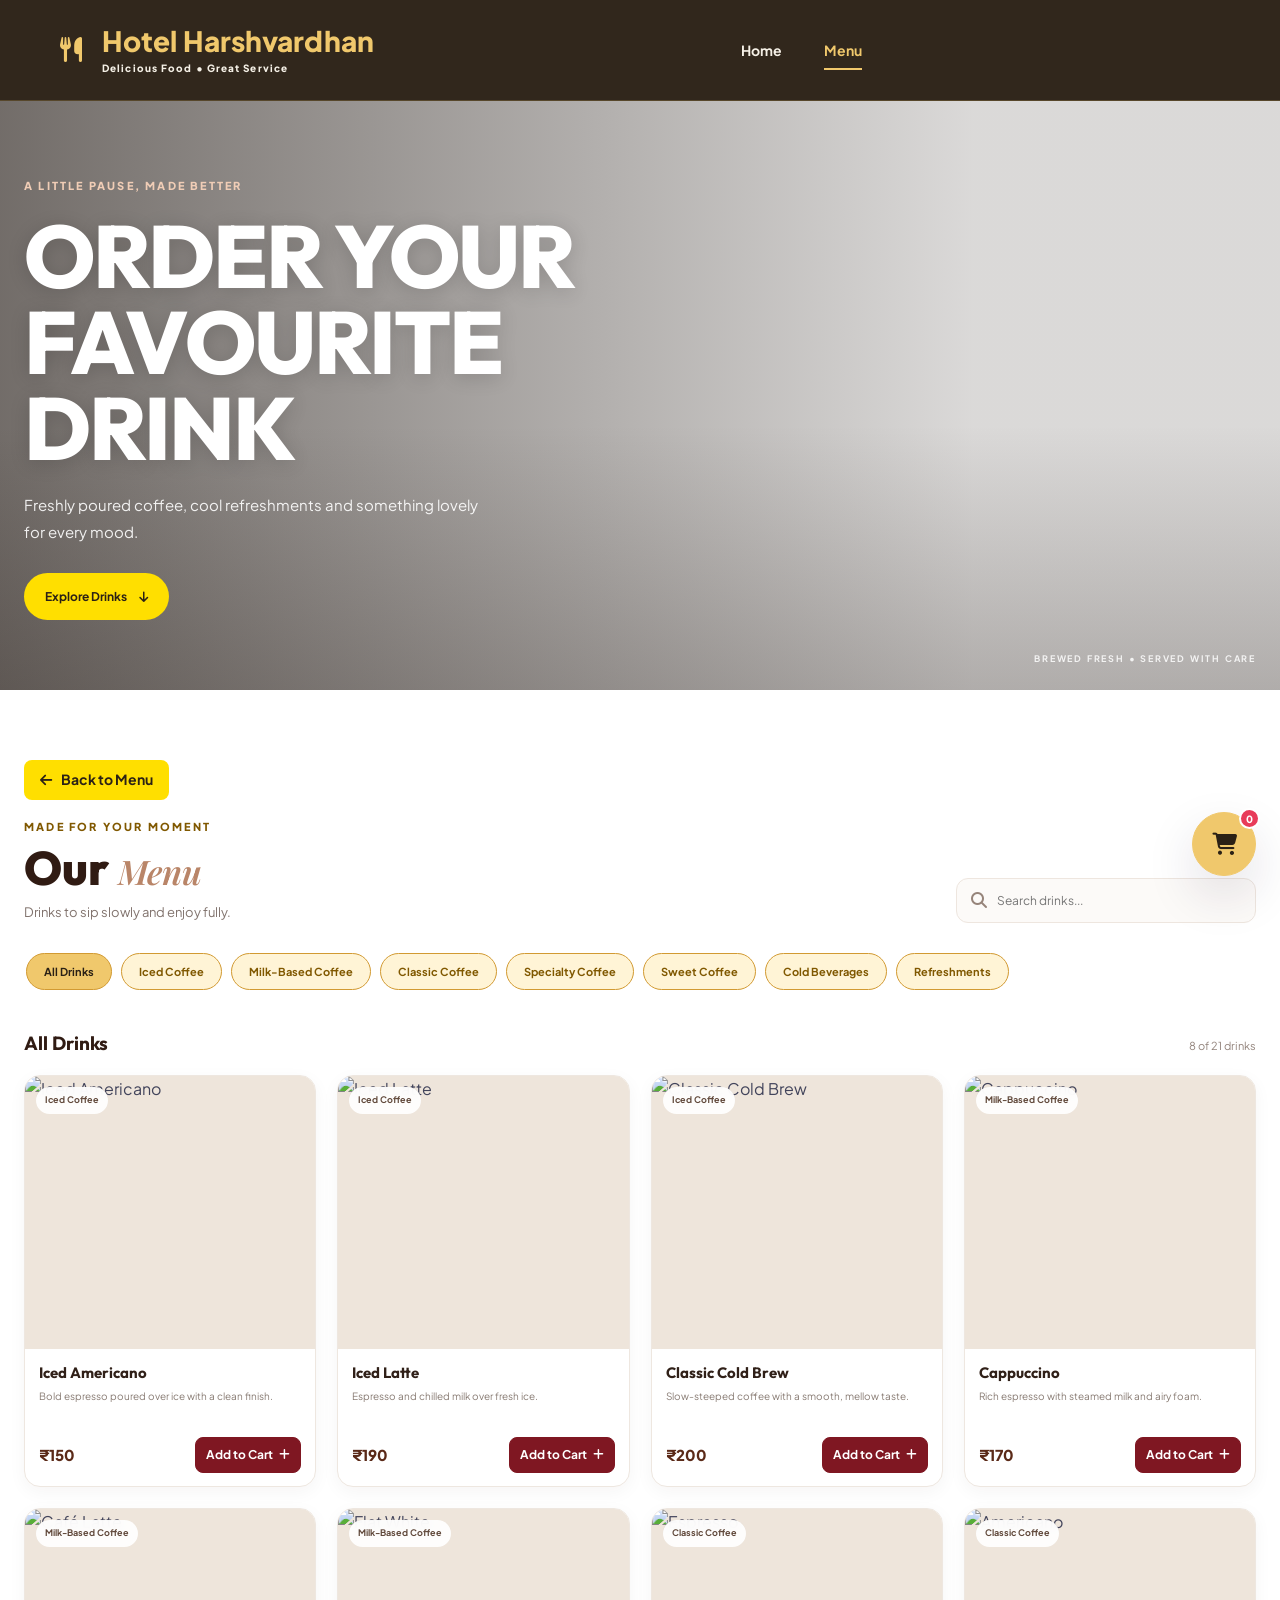
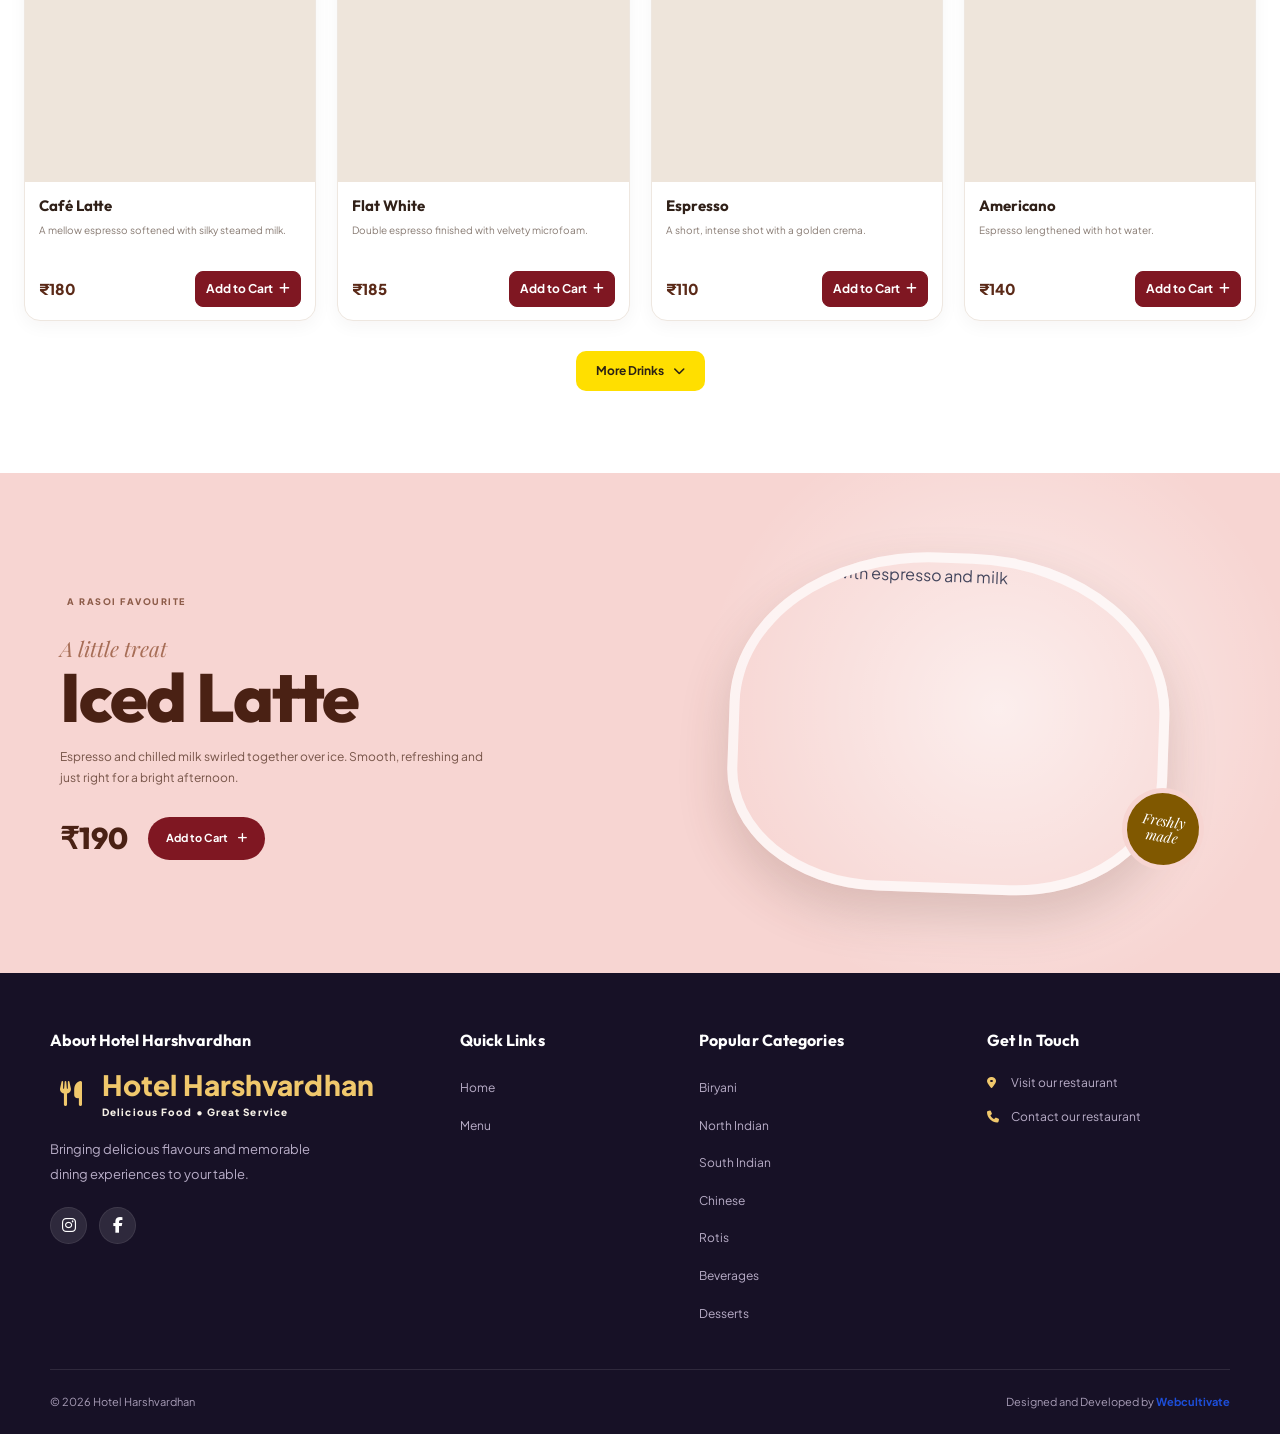
==== commit fcf95c92: "Remove the Hero Section and add required functionalities" ====
--- a/beverages.html
+++ b/beverages.html
@@ -4,8 +4,8 @@
     <meta charset="UTF-8">
     <meta name="viewport" content="width=device-width, initial-scale=1.0">
 
-    <title>Beverages | Rasoi Express</title>
-    <meta name="description" content="Explore coffee, cold drinks and refreshments at Rasoi Express.">
+    <title>Beverages | Hotel Harshvardhan</title>
+    <meta name="description" content="Explore coffee, cold drinks and refreshments at Hotel Harshvardhan.">
 
     <link rel="preconnect" href="https://fonts.googleapis.com">
     <link rel="preconnect" href="https://fonts.gstatic.com" crossorigin>
@@ -27,8 +27,8 @@
             <a href="./index.html" class="brand-logo">
                 <span class="logo-icon"><i class="fa-solid fa-utensils"></i></span>
                 <span class="logo-text">
-                    <strong>Rasoi Express</strong>
-                    <small>GOOD FOOD. GREAT MOMENTS.</small>
+                    <strong>Hotel Harshvardhan</strong>
+                    <small>Delicious Food • Great Service</small>
                 </span>
             </a>
 
@@ -38,24 +38,12 @@
             </nav>
 
             <div class="header-actions">
-                <button class="icon-button cart-button" aria-label="Shopping cart">
-                    <i class="fa-solid fa-cart-shopping"></i>
-                    <span class="cart-count">0</span>
-                </button>
-                <button class="call-waiter-button">
-                    <i class="fa-solid fa-bell-concierge"></i>
-                    <span>Call Waiter</span>
-                </button>
             </div>
         </div>
 
         <nav class="mobile-navigation">
             <a href="./index.html" class="mobile-nav-link">Home</a>
             <a href="./menu.html" class="mobile-nav-link active">Menu</a>
-            <button class="mobile-waiter-button">
-                <i class="fa-solid fa-bell-concierge"></i>
-                Call Waiter
-            </button>
         </nav>
     </header>
 
@@ -173,12 +161,12 @@
     <footer class="site-footer">
         <div class="footer-container">
             <div class="footer-brand">
-                <h3>About Rasoi Express</h3>
+                <h3>About Hotel Harshvardhan</h3>
                 <a href="./index.html" class="brand-logo footer-logo">
                     <span class="logo-icon"><i class="fa-solid fa-utensils"></i></span>
                     <span class="logo-text">
-                        <strong>Rasoi Express</strong>
-                        <small>GOOD FOOD. GREAT MOMENTS.</small>
+                        <strong>Hotel Harshvardhan</strong>
+                        <small>Delicious Food • Great Service</small>
                     </span>
                 </a>
                 <p>Bringing delicious flavours and memorable dining experiences to your table.</p>
@@ -199,12 +187,13 @@
             <div class="footer-column">
                 <h3>Popular Categories</h3>
                 <ul>
-                    <li><a href="./biryani.html">Biryani</a></li>
-                    <li><a href="./north-indian.html">North Indian</a></li>
-                    <li><a href="./south-indian.html">South Indian</a></li>
-                    <li><a href="./chinese.html">Chinese</a></li>
-                    <li><a href="./beverages.html">Beverages</a></li>
-                    <li><a href="./desserts.html">Desserts</a></li>
+                    <li><a href="./menu.html?category=biryani">Biryani</a></li>
+                    <li><a href="./menu.html?category=north-indian">North Indian</a></li>
+                    <li><a href="./menu.html?category=south-indian">South Indian</a></li>
+                    <li><a href="./menu.html?category=chinese">Chinese</a></li>
+                    <li><a href="./menu.html?category=breads">Rotis</a></li>
+                    <li><a href="./menu.html?category=beverages">Beverages</a></li>
+                    <li><a href="./menu.html?category=desserts">Desserts</a></li>
                 </ul>
             </div>
 
@@ -216,23 +205,11 @@
         </div>
 
         <div class="footer-bottom">
-            <p>&copy; 2026 Rasoi Express. All rights reserved.</p>
+            <p>&copy; 2026 Hotel Harshvardhan</p>
             <p>Designed and Developed by <span class="footer-credit-name">Webcultivate</span></p>
         </div>
     </footer>
 
-    <div class="mobile-bottom-bar">
-        <button class="mobile-bottom-waiter">
-            <i class="fa-solid fa-bell-concierge"></i>
-            <span>Call Waiter</span>
-        </button>
-        <button class="mobile-bottom-cart">
-            <i class="fa-solid fa-cart-shopping"></i>
-            <span>View Cart</span>
-            <span class="cart-count">0</span>
-        </button>
-    </div>
-
     <script src="./script.js" defer></script>
 </body>
 </html>
--- a/style.css
+++ b/style.css
@@ -1,14 +1,19 @@
 /* =========================================================
-   RASOI EXPRESS - MAIN STYLESHEET
+   HOTEL HARSHVARDHAN - MAIN STYLESHEET
    ========================================================= */
 
 /* ================= VARIABLES ================= */
 
 :root {
-    --primary: #6415a5;
-    --primary-dark: #4d087f;
-    --primary-light: #f0e4fb;
-    --secondary: #a56bd0;
+    --brand-gold: #f0c86c;
+    --brand-gold-dark: #d29a32;
+    --primary: #805800;
+    --primary-dark: #654600;
+    --primary-light: #fff4d6;
+    --secondary: #d29a32;
+    --button-primary: #ffdf00;
+    --button-hover: #ffc400;
+    --button-text: #2b2115;
 
     --heading: #10152f;
     --text: #42445b;
@@ -87,8 +92,8 @@
     gap: 9px;
     margin-bottom: 12px;
     padding: 10px 16px;
-    color: #fff;
-    background: #6415a5;
+    color: var(--button-text);
+    background: var(--button-primary);
     border-radius: 8px;
     font-size: 14px;
     font-weight: 700;
@@ -98,9 +103,9 @@
 }
 
 .category-back-link:hover {
-    color: #fff;
-    background: #4d087f;
-    box-shadow: 0 4px 12px rgba(77, 8, 127, 0.2);
+    color: var(--button-text);
+    background: var(--button-hover);
+    box-shadow: 0 4px 12px rgba(210, 154, 50, 0.25);
     transform: translateY(-1px);
 }
 
@@ -117,7 +122,7 @@
 a:focus-visible,
 input:focus-visible,
 .category-card:focus-visible {
-    outline: 3px solid rgba(100, 21, 165, 0.35);
+    outline: 3px solid rgba(240, 200, 108, 0.7);
     outline-offset: 3px;
 }
 
@@ -137,9 +142,9 @@
     position: sticky;
     top: 0;
     z-index: 1000;
-    background: rgba(255, 255, 255, 0.96);
+    background: rgba(43, 33, 21, 0.97);
     backdrop-filter: blur(16px);
-    border-bottom: 1px solid rgba(100, 21, 165, 0.06);
+    border-bottom: 1px solid rgba(240, 200, 108, 0.2);
 }
 
 .header-container {
@@ -168,7 +173,7 @@
     height: 42px;
     display: grid;
     place-items: center;
-    color: var(--primary);
+    color: var(--brand-gold);
     font-size: 25px;
 }
 
@@ -179,18 +184,20 @@
 }
 
 .logo-text strong {
-    font-family: var(--font-serif);
-    font-size: 26px;
+    font-family: var(--font-main);
+    font-size: 28px;
     font-weight: 800;
-    letter-spacing: -1px;
-    color: var(--heading);
+    letter-spacing: 0.1px;
+    color: var(--brand-gold);
 }
 
 .logo-text small {
-    font-size: 8px;
+    font-family: var(--font-main);
+    font-size: 10px;
     font-weight: 800;
-    letter-spacing: 2px;
-    color: var(--heading);
+    letter-spacing: 1.1px;
+    line-height: 1.3;
+    color: #f5f0e6;
     margin-top: 5px;
 }
 
@@ -210,7 +217,7 @@
     padding: 12px 0;
     font-size: 14px;
     font-weight: 700;
-    color: var(--heading);
+    color: #f5f0e6;
     transition: var(--transition);
 }
 
@@ -221,13 +228,13 @@
     height: 2px;
     bottom: 3px;
     left: 0;
-    background: var(--primary);
+    background: var(--brand-gold);
     transition: var(--transition);
 }
 
 .nav-link:hover,
 .nav-link.active {
-    color: var(--primary);
+    color: var(--brand-gold);
 }
 
 .nav-link:hover::after,
@@ -262,6 +269,23 @@
     color: var(--primary);
     background: var(--primary-light);
     transform: translateY(-2px);
+}
+
+.floating-cart-button {
+    position: fixed;
+    z-index: 1600;
+    right: 24px;
+    bottom: 24px;
+    width: 64px;
+    height: 64px;
+    color: var(--button-text);
+    background: var(--brand-gold);
+    box-shadow: var(--shadow-lg);
+}
+
+.floating-cart-button:hover {
+    color: var(--button-text);
+    background: var(--brand-gold-dark);
 }
 
 .cart-count {
@@ -298,7 +322,7 @@
 
 .call-waiter-button:hover {
     transform: translateY(-3px);
-    box-shadow: 0 8px 20px rgba(100, 21, 165, 0.25);
+    box-shadow: 0 8px 20px rgba(210, 154, 50, 0.25);
 }
 
 
@@ -310,14 +334,13 @@
     height: 42px;
     background: transparent;
     border: none;
-    color: var(--heading);
+    color: var(--brand-gold);
     font-size: 21px;
 }
 
 .mobile-navigation {
     display: none;
 }
-
 
 /* ================= HERO SECTION ================= */
 
@@ -403,7 +426,7 @@
     gap: 13px;
 
     background: var(--white);
-    border: 1px solid rgba(100, 21, 165, 0.06);
+    border: 1px solid rgba(210, 154, 50, 0.06);
     border-radius: 40px;
     box-shadow: var(--shadow-sm);
 }
@@ -547,7 +570,7 @@
 /* ================= CATEGORY SECTION ================= */
 
 .categories-section {
-    padding-top: 55px;
+    padding-top: 38px;
     padding-bottom: 55px;
 }
 
@@ -566,7 +589,7 @@
     flex-direction: column;
     padding: 8px;
     background: var(--white);
-    border: 1px solid #f0edf4;
+    border: 1px solid transparent;
     border-radius: 18px;
     box-shadow: var(--shadow-sm);
     transition: var(--transition);
@@ -576,8 +599,8 @@
 .category-card:hover,
 .category-card.active {
     transform: translateY(-5px);
-    border-color: #c99af0;
-    box-shadow: 0 12px 28px rgba(100, 21, 165, 0.11);
+    border-color: transparent;
+    box-shadow: var(--shadow-sm);
 }
 
 .category-image {
@@ -664,29 +687,6 @@
     transform: scale(1.06);
 }
 
-.favorite-button {
-    position: absolute;
-    top: 12px;
-    right: 12px;
-    width: 35px;
-    height: 35px;
-    display: grid;
-    place-items: center;
-    color: var(--primary);
-    background: var(--white);
-    border: none;
-    border-radius: 50%;
-    font-size: 15px;
-    box-shadow: var(--shadow-sm);
-    transition: var(--transition);
-}
-
-.favorite-button:hover,
-.favorite-button.active {
-    color: var(--danger);
-    transform: scale(1.1);
-}
-
 .dish-info {
     padding: 15px;
 }
@@ -709,6 +709,40 @@
 
 .dish-rating i {
     color: #f5a623;
+}
+
+.portion-selector {
+    display: grid;
+    grid-template-columns: repeat(2, minmax(0, 1fr));
+    gap: 7px;
+    margin-top: 12px;
+}
+
+.portion-option {
+    min-width: 0;
+    padding: 7px 5px;
+    color: var(--button-primary);
+    background: var(--white);
+    border: 1px solid var(--button-primary);
+    border-radius: 8px;
+    font-size: 11px;
+    font-weight: 700;
+    transition: var(--transition);
+}
+
+.portion-option:hover,
+.portion-option.is-selected {
+    color: var(--button-text);
+    background: var(--button-primary);
+}
+
+.portion-option.is-selected:hover {
+    background: var(--button-hover);
+}
+
+.portion-option:focus-visible {
+    outline: 2px solid var(--button-primary);
+    outline-offset: 2px;
 }
 
 .dish-bottom {
@@ -773,15 +807,15 @@
 }
 
 .footer-logo .logo-text strong {
-    color: var(--white);
+    color: var(--brand-gold);
 }
 
 .footer-logo .logo-text small {
-    color: #c8b6dd;
+    color: #f5f0e6;
 }
 
 .footer-logo .logo-icon {
-    color: #c69aee;
+    color: var(--brand-gold);
 }
 
 .footer-brand p {
@@ -831,7 +865,7 @@
 }
 
 .footer-contact p i {
-    color: #c69aee;
+    color: var(--brand-gold);
     margin-top: 4px;
     flex: 0 0 14px;
 }
@@ -1034,13 +1068,13 @@
 .waiter-service-card.selected {
     border-color: var(--primary);
     background: #f7f0fc;
-    box-shadow: 0 0 0 2px rgba(100, 21, 165, 0.08);
+    box-shadow: 0 0 0 2px rgba(210, 154, 50, 0.08);
 }
 
 .waiter-service-card:focus-visible,
 .waiter-modal-close:focus-visible,
 .waiter-submit-button:focus-visible {
-    outline: 3px solid rgba(100, 21, 165, 0.3);
+    outline: 3px solid rgba(210, 154, 50, 0.3);
     outline-offset: 3px;
 }
 
@@ -1143,7 +1177,7 @@
 
 .waiter-submit-button:hover {
     background: var(--primary-dark);
-    box-shadow: 0 8px 18px rgba(100, 21, 165, 0.2);
+    box-shadow: 0 8px 18px rgba(210, 154, 50, 0.2);
     transform: translateY(-1px);
 }
 
@@ -1374,15 +1408,15 @@
     min-height: 50px;
     border: none;
     border-radius: 30px;
-    background: var(--primary);
-    color: var(--white);
+    background: #ffdf00;
+    color: #2b2115;
     font-size: 14px;
     font-weight: 700;
 }
 
 .checkout-button:hover,
 .continue-shopping-button:hover {
-    background: var(--primary-dark);
+    background: #ffc400;
 }
 
 .checkout-button i {
@@ -1539,6 +1573,10 @@
         padding-bottom: 75px;
     }
 
+    body.homepage {
+        padding-bottom: 0;
+    }
+
     .waiter-modal {
         padding: 14px;
     }
@@ -1568,11 +1606,18 @@
         gap: 12px;
     }
 
+    .brand-logo {
+        order: 0;
+        min-width: 0;
+        flex-shrink: 1;
+    }
+
     .desktop-navigation {
         display: none;
     }
 
     .header-actions {
+        order: 1;
         margin-left: auto;
         gap: 10px;
     }
@@ -1591,11 +1636,15 @@
     .mobile-menu-button {
         display: grid;
         place-items: center;
-        order: -1;
+        order: 2;
     }
 
     .brand-logo {
         gap: 5px;
+    }
+
+    .logo-text {
+        min-width: 0;
     }
 
     .logo-icon {
@@ -1605,12 +1654,12 @@
     }
 
     .logo-text strong {
-        font-size: 21px;
+        font-size: 22px;
     }
 
     .logo-text small {
-        font-size: 6px;
-        letter-spacing: 1.5px;
+        font-size: 8px;
+        letter-spacing: 0.8px;
     }
 
     .mobile-navigation {
@@ -1822,14 +1871,6 @@
         height: 150px;
     }
 
-    .favorite-button {
-        width: 30px;
-        height: 30px;
-        top: 8px;
-        right: 8px;
-        font-size: 13px;
-    }
-
     .dish-info {
         padding: 10px;
     }
@@ -1911,67 +1952,6 @@
         font-size: 10px;
     }
 
-    .waiter-service-grid {
-        grid-template-columns: 1fr;
-        gap: 9px;
-    }
-
-    .waiter-service-card {
-        min-height: 70px;
-    }
-
-
-    /* MOBILE BOTTOM BAR */
-
-    .mobile-bottom-bar {
-        position: fixed;
-        z-index: 1100;
-        bottom: 0;
-        left: 0;
-        width: 100%;
-        min-height: 70px;
-        padding: 10px 14px;
-        display: flex;
-        align-items: center;
-        gap: 10px;
-        background: rgba(255, 255, 255, 0.97);
-        border-top: 1px solid var(--border);
-        box-shadow: 0 -5px 20px rgba(30, 15, 50, 0.07);
-    }
-
-    .mobile-bottom-bar button {
-        flex: 1;
-        min-height: 47px;
-        display: flex;
-        align-items: center;
-        justify-content: center;
-        gap: 8px;
-        position: relative;
-        border: none;
-        border-radius: 30px;
-        font-size: 12px;
-        font-weight: 700;
-    }
-
-    .mobile-bottom-waiter {
-        color: var(--primary);
-        background: #eee1fa;
-    }
-
-    .mobile-bottom-cart {
-        color: var(--white);
-        background: var(--primary);
-    }
-
-    .mobile-bottom-cart .cart-count {
-        position: static;
-        width: 19px;
-        height: 19px;
-        border: none;
-        background: rgba(255, 255, 255, 0.2);
-        color: var(--white);
-        font-size: 10px;
-    }
 }
 
 
@@ -1989,8 +1969,36 @@
         width: calc(100% - 28px);
     }
 
+    .header-container {
+        gap: 8px;
+    }
+
+    .header-actions {
+        gap: 6px;
+    }
+
+    .header-actions .cart-button,
+    .mobile-menu-button {
+        width: 36px;
+        height: 36px;
+    }
+
+    .floating-cart-button {
+        right: 14px;
+        bottom: 14px;
+        width: 58px;
+        height: 58px;
+    }
+
     .logo-text strong {
-        font-size: 18px;
+        font-size: 17px;
+        white-space: nowrap;
+    }
+
+    .logo-text small {
+        font-size: 7px;
+        letter-spacing: 0.5px;
+        white-space: nowrap;
     }
 
     .hero-content h1 {
@@ -2051,9 +2059,13 @@
     top: 50%;
     right: 50%;
     width: min(820px, calc(100% - 32px));
-    height: min(92vh, 900px);
-    max-height: 92vh;
+    height: min(80vh, 760px);
+    height: min(80dvh, 760px);
+    max-height: min(80vh, 760px);
+    max-height: min(80dvh, 760px);
     padding: 0;
+    display: flex;
+    flex-direction: column;
     overflow: hidden;
     border-radius: 24px;
     transform: translate(50%, -50%);
@@ -2115,14 +2127,14 @@
 .checkout-content {
     flex: 1;
     min-height: 0;
-    height: auto;
     overflow-y: auto;
-    padding: 22px 28px 28px;
+    overscroll-behavior: contain;
+    padding: 16px 22px;
 }
 
 .checkout-section {
-    margin-bottom: 22px;
-    padding: 20px;
+    margin-bottom: 12px;
+    padding: 14px 16px;
     border: 1px solid var(--border);
     border-radius: 17px;
     background: var(--white);
@@ -2134,7 +2146,7 @@
     align-items: center;
     justify-content: space-between;
     gap: 12px;
-    margin-bottom: 15px;
+    margin-bottom: 10px;
 }
 
 .checkout-section-heading > div {
@@ -2175,7 +2187,7 @@
 }
 
 .checkout-item {
-    padding: 18px 0;
+    padding: 12px 0;
     border-top: 1px solid var(--border);
 }
 
@@ -2191,8 +2203,8 @@
 }
 
 .checkout-item-heading > img {
-    width: 58px;
-    height: 58px;
+    width: 48px;
+    height: 48px;
     flex-shrink: 0;
     border-radius: 12px;
     object-fit: cover;
@@ -2223,7 +2235,7 @@
     display: flex;
     align-items: center;
     justify-content: space-between;
-    margin: 12px 0 15px 71px;
+    margin: 8px 0 8px 61px;
 }
 
 .checkout-quantity-controls {
@@ -2255,18 +2267,58 @@
 }
 
 .checkout-remove-button {
+    width: 34px;
+    height: 34px;
+    display: grid;
+    place-items: center;
     border: 0;
-    background: transparent;
-    color: var(--danger);
+    border-radius: 50%;
+    background: transparent !important;
+    color: #000 !important;
+    font-size: 15px;
+    font-weight: 700;
+}
+
+.checkout-remove-button:hover,
+.checkout-remove-button:focus-visible {
+    background: transparent !important;
+    color: #000 !important;
+}
+
+.checkout-customization-grid {
+    display: grid;
+    grid-template-columns: minmax(130px, 0.7fr) minmax(220px, 1.3fr);
+    gap: 10px 16px;
+    padding: 10px 0 0;
+}
+
+.checkout-customizations {
+    margin-left: 61px;
+}
+
+.checkout-customizations > summary {
+    display: flex;
+    width: fit-content;
+    align-items: center;
+    gap: 8px;
+    color: var(--primary);
     font-size: 11px;
     font-weight: 700;
-}
-
-.checkout-customization-grid {
-    display: grid;
-    grid-template-columns: minmax(150px, 0.7fr) minmax(250px, 1.3fr);
-    gap: 14px 20px;
-    padding-left: 71px;
+    cursor: pointer;
+    list-style: none;
+}
+
+.checkout-customizations > summary::-webkit-details-marker {
+    display: none;
+}
+
+.checkout-customizations > summary i {
+    font-size: 9px;
+    transition: transform 0.2s ease;
+}
+
+.checkout-customizations[open] > summary i {
+    transform: rotate(180deg);
 }
 
 .checkout-field,
@@ -2356,21 +2408,23 @@
 .checkout-tip-options {
     display: grid;
     grid-template-columns: repeat(5, minmax(0, 1fr));
-    gap: 9px;
+    gap: 7px;
 }
 
 .checkout-tip-option {
-    min-height: 43px;
+    position: relative;
+    min-width: 0;
+    min-height: 38px;
     display: flex;
     align-items: center;
     justify-content: center;
-    gap: 6px;
-    padding: 7px 9px;
+    padding: 6px 8px;
     border: 1px solid var(--border);
-    border-radius: 10px;
+    border-radius: 999px;
     color: var(--text);
-    font-size: 11px;
+    font-size: 10px;
     font-weight: 700;
+    white-space: nowrap;
     cursor: pointer;
 }
 
@@ -2378,101 +2432,95 @@
     border-color: var(--primary);
     background: var(--primary-light);
     color: var(--primary);
+    box-shadow: inset 0 0 0 1px var(--primary);
 }
 
 .checkout-tip-option input[type="radio"] {
-    width: 13px;
-    height: 13px;
+    position: absolute;
+    inset: 0;
+    width: 100%;
+    height: 100%;
+    margin: 0;
+    opacity: 0;
     accent-color: var(--primary);
-}
-
-.checkout-custom-tip-option {
-    justify-content: flex-start;
-}
-
-.checkout-custom-tip-option input[type="number"] {
-    width: 54px;
-    min-width: 0;
-    padding: 5px;
+    cursor: pointer;
+}
+
+.checkout-tip-option:focus-within {
+    outline: 2px solid var(--primary);
+    outline-offset: 2px;
+}
+
+.checkout-custom-tip-field {
+    display: flex;
+    align-items: center;
+    gap: 9px;
+    margin-top: 10px;
+    color: var(--text);
+    font-size: 11px;
+    font-weight: 700;
+}
+
+.checkout-custom-tip-field[hidden] {
+    display: none;
+}
+
+.checkout-custom-tip-field input[type="number"] {
+    width: 130px;
+    min-height: 34px;
+    padding: 6px 9px;
     border: 1px solid var(--border);
-    border-radius: 6px;
+    border-radius: 8px;
     font-size: 11px;
 }
 
-.checkout-custom-tip-option input[type="number"]:disabled {
-    opacity: 0.55;
-}
-
-.checkout-summary-details {
-    margin-bottom: 14px;
-}
-
-.checkout-summary-item {
-    padding: 10px 0;
-    border-bottom: 1px solid var(--border);
-}
-
-.checkout-summary-item-title,
-.checkout-total-row {
+.checkout-sticky-footer {
+    position: sticky;
+    bottom: 0;
+    z-index: 1;
+    flex-shrink: 0;
+    padding: 12px 22px max(14px, env(safe-area-inset-bottom));
+    border-top: 1px solid var(--border);
+    background: var(--white);
+    box-shadow: 0 -8px 20px rgba(40, 20, 65, 0.06);
+}
+
+.checkout-sticky-totals {
     display: flex;
     align-items: center;
     justify-content: space-between;
     gap: 12px;
 }
 
-.checkout-summary-item-title {
+.checkout-sticky-totals > div {
+    display: flex;
+    flex-direction: column;
+    gap: 2px;
+    color: var(--muted);
+    font-size: 10px;
+}
+
+.checkout-sticky-totals strong {
+    color: var(--heading);
+    font-size: 14px;
+}
+
+.checkout-sticky-totals .checkout-sticky-grand-total {
+    align-items: flex-end;
     color: var(--heading);
     font-size: 11px;
-}
-
-.checkout-summary-item-title > strong {
-    font-size: 12px;
-}
-
-.checkout-summary-item-title > strong span,
-.checkout-summary-item p {
-    color: var(--muted);
-    font-weight: 500;
-}
-
-.checkout-summary-item p {
-    margin-top: 4px;
-    font-size: 10px;
-}
-
-.checkout-summary-item .checkout-summary-instructions {
-    color: var(--primary-dark);
-    overflow-wrap: anywhere;
-}
-
-.checkout-total-row {
-    padding: 5px 0;
-    color: var(--muted);
-    font-size: 12px;
-}
-
-.checkout-total-row strong {
-    color: var(--heading);
-}
-
-.checkout-grand-total {
-    margin-top: 7px;
-    padding-top: 13px;
-    border-top: 1px solid var(--border);
-    color: var(--heading);
-    font-size: 15px;
     font-weight: 800;
 }
 
-.checkout-grand-total strong {
+.checkout-sticky-totals .checkout-sticky-grand-total strong {
     color: var(--primary);
-    font-size: 20px;
+    font-size: 19px;
 }
 
 .checkout-demo-disclaimer,
 .confirmation-demo-note {
-    margin-top: 13px;
-    padding: 10px 12px;
+    margin: 8px 0;
+    padding: 7px 9px;
     border-radius: 9px;
     background: #f7f4fb;
     color: var(--muted);
@@ -2509,17 +2557,34 @@
     gap: 9px;
     border: 0;
     border-radius: 30px;
-    background: linear-gradient(110deg, var(--primary), #853bc0);
-    box-shadow: 0 8px 18px rgba(100, 21, 165, 0.2);
-    color: var(--white);
+    background: linear-gradient(110deg, #ffdf00, #ffc400);
+    box-shadow: 0 8px 18px rgba(255, 196, 0, 0.38);
+    color: #2b2115;
     font-size: 13px;
     font-weight: 800;
     transition: var(--transition);
 }
 
 .checkout-place-button:hover:not(:disabled) {
-    box-shadow: 0 11px 23px rgba(100, 21, 165, 0.28);
+    background: linear-gradient(110deg, #ffc400, #ffad00);
+    box-shadow: 0 11px 23px rgba(255, 173, 0, 0.48);
     transform: translateY(-2px);
+}
+
+button.checkout-button,
+button.checkout-place-button {
+    color: #2b2115 !important;
+    background: linear-gradient(110deg, #ffdf00, #ffc400) !important;
+    border-color: #ffc400 !important;
+    box-shadow: 0 8px 18px rgba(255, 196, 0, 0.38);
+}
+
+button.checkout-button:hover:not(:disabled),
+button.checkout-place-button:hover:not(:disabled) {
+    color: #2b2115 !important;
+    background: linear-gradient(110deg, #ffc400, #ffad00) !important;
+    border-color: #ffad00 !important;
+    box-shadow: 0 11px 23px rgba(255, 173, 0, 0.48);
 }
 
 .checkout-place-button:disabled {
@@ -2739,8 +2804,10 @@
 @media (max-width: 600px) {
     .cart-modal.checkout-open .cart-modal-content {
         width: calc(100% - 18px);
-        height: 95vh;
-        max-height: 95vh;
+        height: min(80vh, 760px);
+        height: min(80dvh, 760px);
+        max-height: min(80vh, 760px);
+        max-height: min(80dvh, 760px);
         border-radius: 18px;
     }
 
@@ -2766,11 +2833,11 @@
     }
 
     .checkout-content {
-        padding: 15px 13px 20px;
+        padding: 12px 10px;
     }
 
     .checkout-section {
-        padding: 15px 12px;
+        padding: 12px 10px;
     }
 
     .checkout-customization-grid {
@@ -2778,6 +2845,10 @@
         padding-left: 0;
     }
 
+    .checkout-customizations {
+        margin-left: 0;
+    }
+
     .checkout-item-controls {
         margin-left: 0;
     }
@@ -2792,11 +2863,26 @@
     }
 
     .checkout-tip-options {
-        grid-template-columns: repeat(3, minmax(0, 1fr));
-    }
-
-    .checkout-custom-tip-option {
-        grid-column: span 2;
+        grid-template-columns: repeat(5, minmax(0, 1fr));
+        gap: 5px;
+    }
+
+    .checkout-tip-option {
+        min-height: 36px;
+        padding: 5px 3px;
+        font-size: 9px;
+    }
+
+    .checkout-sticky-footer {
+        padding: 10px 12px max(12px, env(safe-area-inset-bottom));
+    }
+
+    .checkout-sticky-totals strong {
+        font-size: 13px;
+    }
+
+    .checkout-sticky-totals .checkout-sticky-grand-total strong {
+        font-size: 17px;
     }
 
     .order-confirmation {
@@ -2883,7 +2969,7 @@
 
 .hero-button:hover {
     transform: translateY(-2px);
-    box-shadow: 0 9px 22px rgba(100, 21, 165, 0.16);
+    box-shadow: 0 9px 22px rgba(210, 154, 50, 0.16);
 }
 
 .hero-menu-button {
@@ -2923,7 +3009,7 @@
 }
 
 .feature-item + .feature-item {
-    border-left: 1px solid rgba(100, 21, 165, 0.2);
+    border-left: 1px solid rgba(210, 154, 50, 0.2);
 }
 
 .feature-icon {
@@ -2964,7 +3050,7 @@
     left: 3%;
     z-index: 2;
     padding: 12px 18px;
-    border: 1px solid rgba(100, 21, 165, 0.15);
+    border: 1px solid rgba(210, 154, 50, 0.15);
     border-radius: 30px;
     background: rgba(255, 250, 255, 0.92);
     color: var(--primary-dark);
@@ -3151,6 +3237,30 @@
     .hero-features {
         justify-content: space-between;
     }
+}
+
+/* Keep button colors consistent with page-specific stylesheets. */
+button,
+.hero-button,
+[class$="-hero-button"],
+.category-back-link {
+    color: var(--button-text) !important;
+    background: var(--button-primary) !important;
+    border-color: var(--button-primary) !important;
+    transition: background-color 0.25s ease, color 0.25s ease, border-color 0.25s ease, transform 0.25s ease, box-shadow 0.25s ease !important;
+}
+
+button.floating-cart-button > .fa-cart-shopping {
+    color: var(--button-text) !important;
+}
+
+button:hover:not(:disabled),
+.hero-button:hover,
+[class$="-hero-button"]:hover,
+.category-back-link:hover {
+    color: var(--button-text) !important;
+    background: var(--button-hover) !important;
+    border-color: var(--button-hover) !important;
 
     .feature-item {
         flex-direction: column;
@@ -3168,4 +3278,171 @@
         width: 26px;
         height: 26px;
     }
+}
+
+button.food-filter,
+button.beverage-filter,
+button.biryani-filter,
+button.chinese-filter,
+button.desserts-filter,
+button.indian-rotis-filter,
+button.north-indian-filter,
+button.south-indian-filter {
+    color: var(--primary) !important;
+    background: var(--primary-light) !important;
+    border-color: var(--brand-gold-dark) !important;
+}
+
+button.food-filter:hover,
+button.food-filter.active,
+button.beverage-filter:hover,
+button.beverage-filter.active,
+button.biryani-filter:hover,
+button.biryani-filter.active,
+button.chinese-filter:hover,
+button.chinese-filter.active,
+button.desserts-filter:hover,
+button.desserts-filter.active,
+button.indian-rotis-filter:hover,
+button.indian-rotis-filter.active,
+button.north-indian-filter:hover,
+button.north-indian-filter.active,
+button.south-indian-filter:hover,
+button.south-indian-filter.active,
+.menu-category-item:hover,
+.menu-category-item.active {
+    color: var(--button-text) !important;
+    background: var(--brand-gold) !important;
+}
+
+button.menu-category-item,
+.menu-category-item:hover,
+.menu-category-item.active {
+    border-color: transparent !important;
+}
+
+button.floating-cart-button {
+    color: var(--button-text) !important;
+    background: var(--brand-gold) !important;
+    border-color: var(--brand-gold) !important;
+}
+
+button.floating-cart-button > .fa-cart-shopping {
+    color: var(--button-text) !important;
+    font-size: 22px;
+}
+
+button.floating-cart-button:hover {
+    color: var(--button-text) !important;
+    background: var(--brand-gold-dark) !important;
+    border-color: var(--brand-gold-dark) !important;
+}
+
+article .portion-selector > button.portion-option {
+    width: 100%;
+    height: 36px !important;
+    min-height: 36px !important;
+    padding: 0 5px !important;
+    color: #7f1722 !important;
+    background: transparent !important;
+    border: 1px solid #7f1722 !important;
+    border-radius: 8px !important;
+    font-size: clamp(9px, 2.8vw, 11px) !important;
+    font-weight: 700;
+    line-height: 1;
+    transition: color 0.2s ease, background-color 0.2s ease, border-color 0.2s ease, box-shadow 0.2s ease !important;
+}
+
+article .portion-selector {
+    gap: 7px !important;
+}
+
+article .portion-selector > button.portion-option:hover:not(:disabled) {
+    color: #7f1722 !important;
+    background: transparent !important;
+    border-color: #7f1722 !important;
+}
+
+article .portion-selector > button.portion-option:not(.is-selected):not([aria-pressed="true"]),
+article .portion-selector > button.portion-option:not(.is-selected):not([aria-pressed="true"]):hover:not(:disabled) {
+    color: #7f1722 !important;
+    background: transparent !important;
+    border-color: #7f1722 !important;
+}
+
+article .portion-selector > button.portion-option.is-selected,
+article .portion-selector > button.portion-option[aria-pressed="true"] {
+    color: #fff !important;
+    background: #7f1722 !important;
+    border-color: #7f1722 !important;
+}
+
+article .portion-selector > button.portion-option.is-selected:hover:not(:disabled),
+article .portion-selector > button.portion-option[aria-pressed="true"]:hover:not(:disabled) {
+    color: #fff !important;
+    background: #68121b !important;
+    border-color: #68121b !important;
+}
+
+article .dish-bottom,
+article .menu-dish-bottom,
+article .beverage-card-bottom,
+article .biryani-card-bottom,
+article .north-indian-card-bottom,
+article .south-indian-card-bottom,
+article .chinese-card-bottom,
+article .indian-rotis-card-bottom,
+article .desserts-card-bottom {
+    align-items: center;
+    flex-direction: row;
+    flex-wrap: wrap;
+    gap: 8px !important;
+    margin-top: 12px;
+}
+
+article button[data-add-cart] {
+    flex: 0 0 auto;
+    width: auto !important;
+    height: 36px !important;
+    min-height: 36px !important;
+    padding: 0 10px !important;
+    color: #fff !important;
+    background: #7f1722 !important;
+    border: 1px solid #7f1722 !important;
+    border-radius: 8px !important;
+    font-size: clamp(10px, 2.8vw, 12px) !important;
+    font-weight: 700;
+    line-height: 1;
+    white-space: nowrap;
+    transition: color 0.2s ease, background-color 0.2s ease, border-color 0.2s ease, box-shadow 0.2s ease !important;
+}
+
+article button[data-add-cart]:hover:not(:disabled) {
+    color: #fff !important;
+    background: #68121b !important;
+    border-color: #68121b !important;
+}
+
+button[class$="-feature-add"] {
+    color: #fff !important;
+    background: #7f1722 !important;
+    border-color: #7f1722 !important;
+}
+
+button[class$="-feature-add"]:hover:not(:disabled) {
+    color: #fff !important;
+    background: #68121b !important;
+    border-color: #68121b !important;
+}
+
+button[data-add-cart] {
+    color: #fff !important;
+    background: #7f1722 !important;
+    border-color: #7f1722 !important;
+}
+
+button[data-add-cart]:hover:not(:disabled) {
+    color: #fff !important;
+    background: #68121b !important;
+    border-color: #68121b !important;
 }
--- a/beverages.css
+++ b/beverages.css
@@ -191,15 +191,15 @@
 
 .beverage-filter:hover,
 .beverage-filter.active {
-    color: #fff;
-    background: #b98568;
+    color: var(--button-text);
+    background: var(--brand-gold);
 }
 
 .beverage-filter:focus-visible,
 .beverage-more-button:focus-visible,
 .beverage-card-add:focus-visible,
 .beverage-feature-add:focus-visible {
-    outline: 3px solid rgba(100, 21, 165, 0.3);
+    outline: 3px solid rgba(240, 200, 108, 0.7);
     outline-offset: 3px;
 }
 
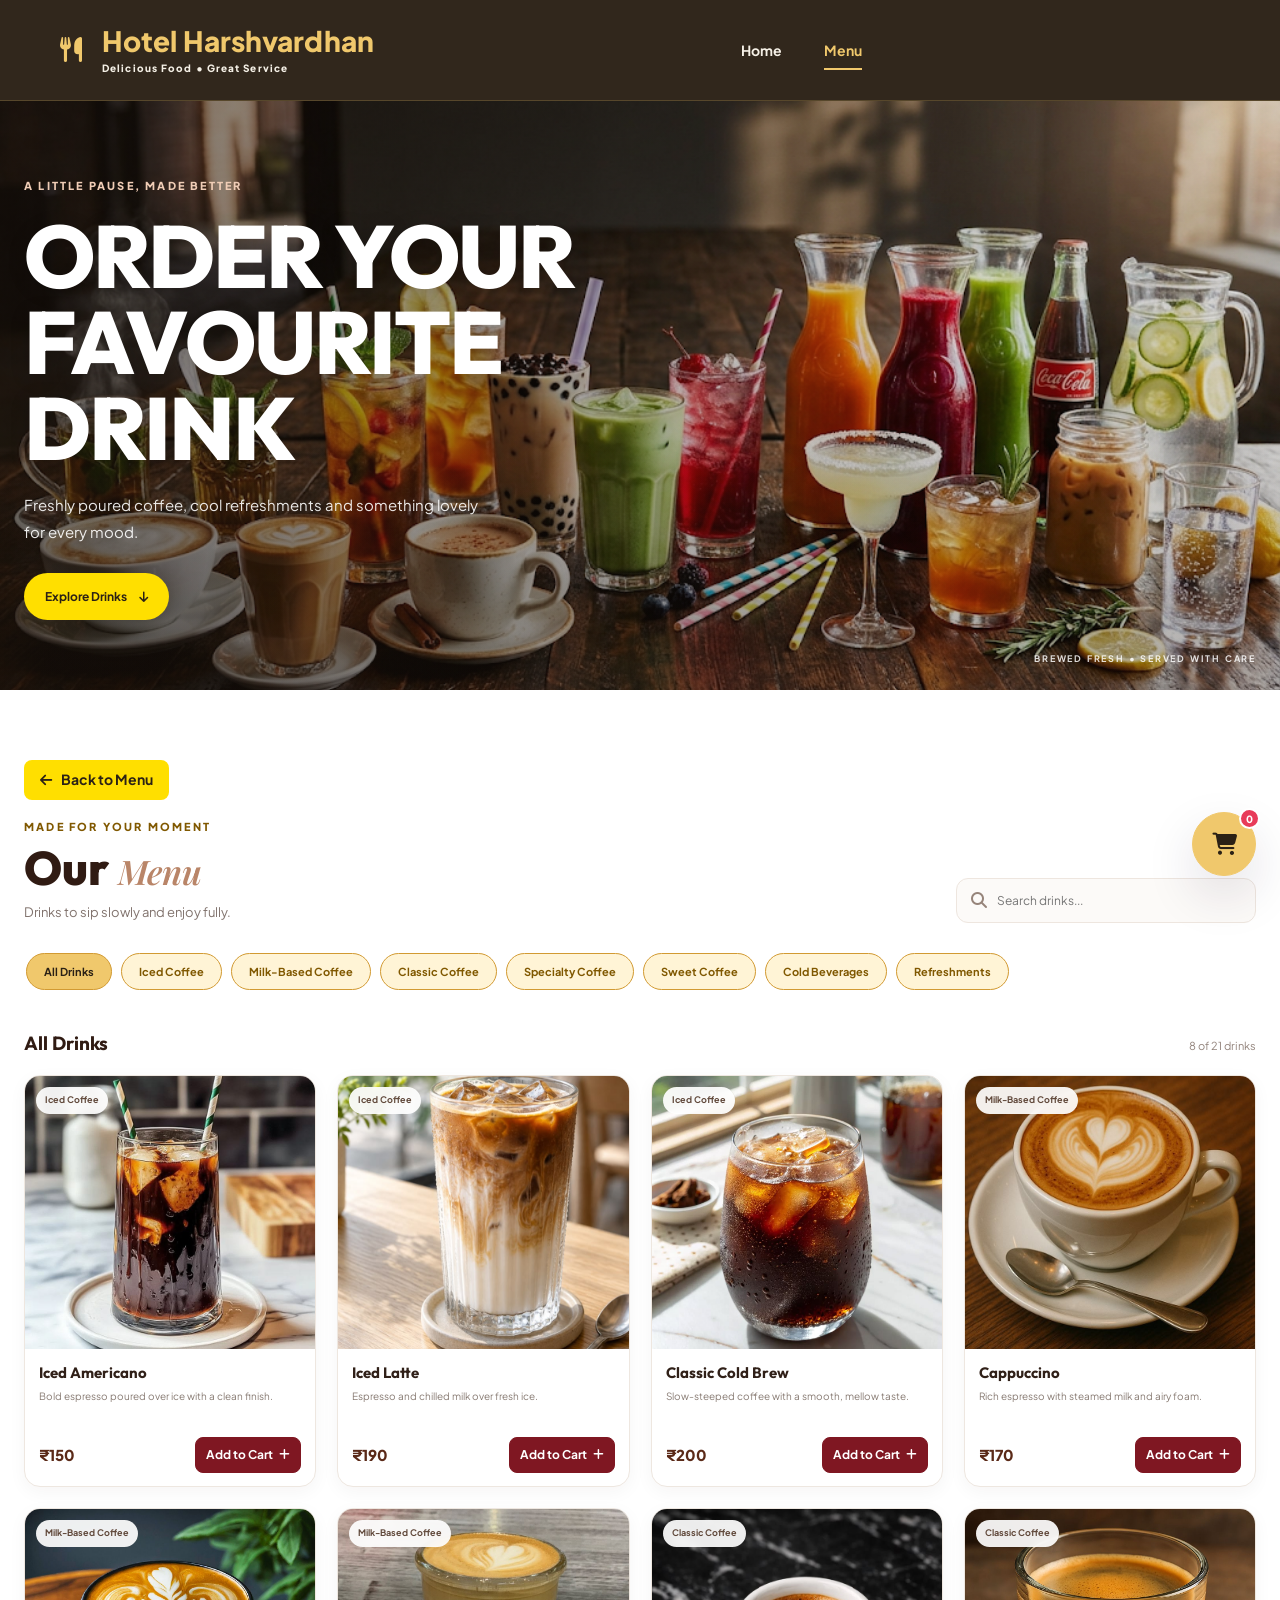
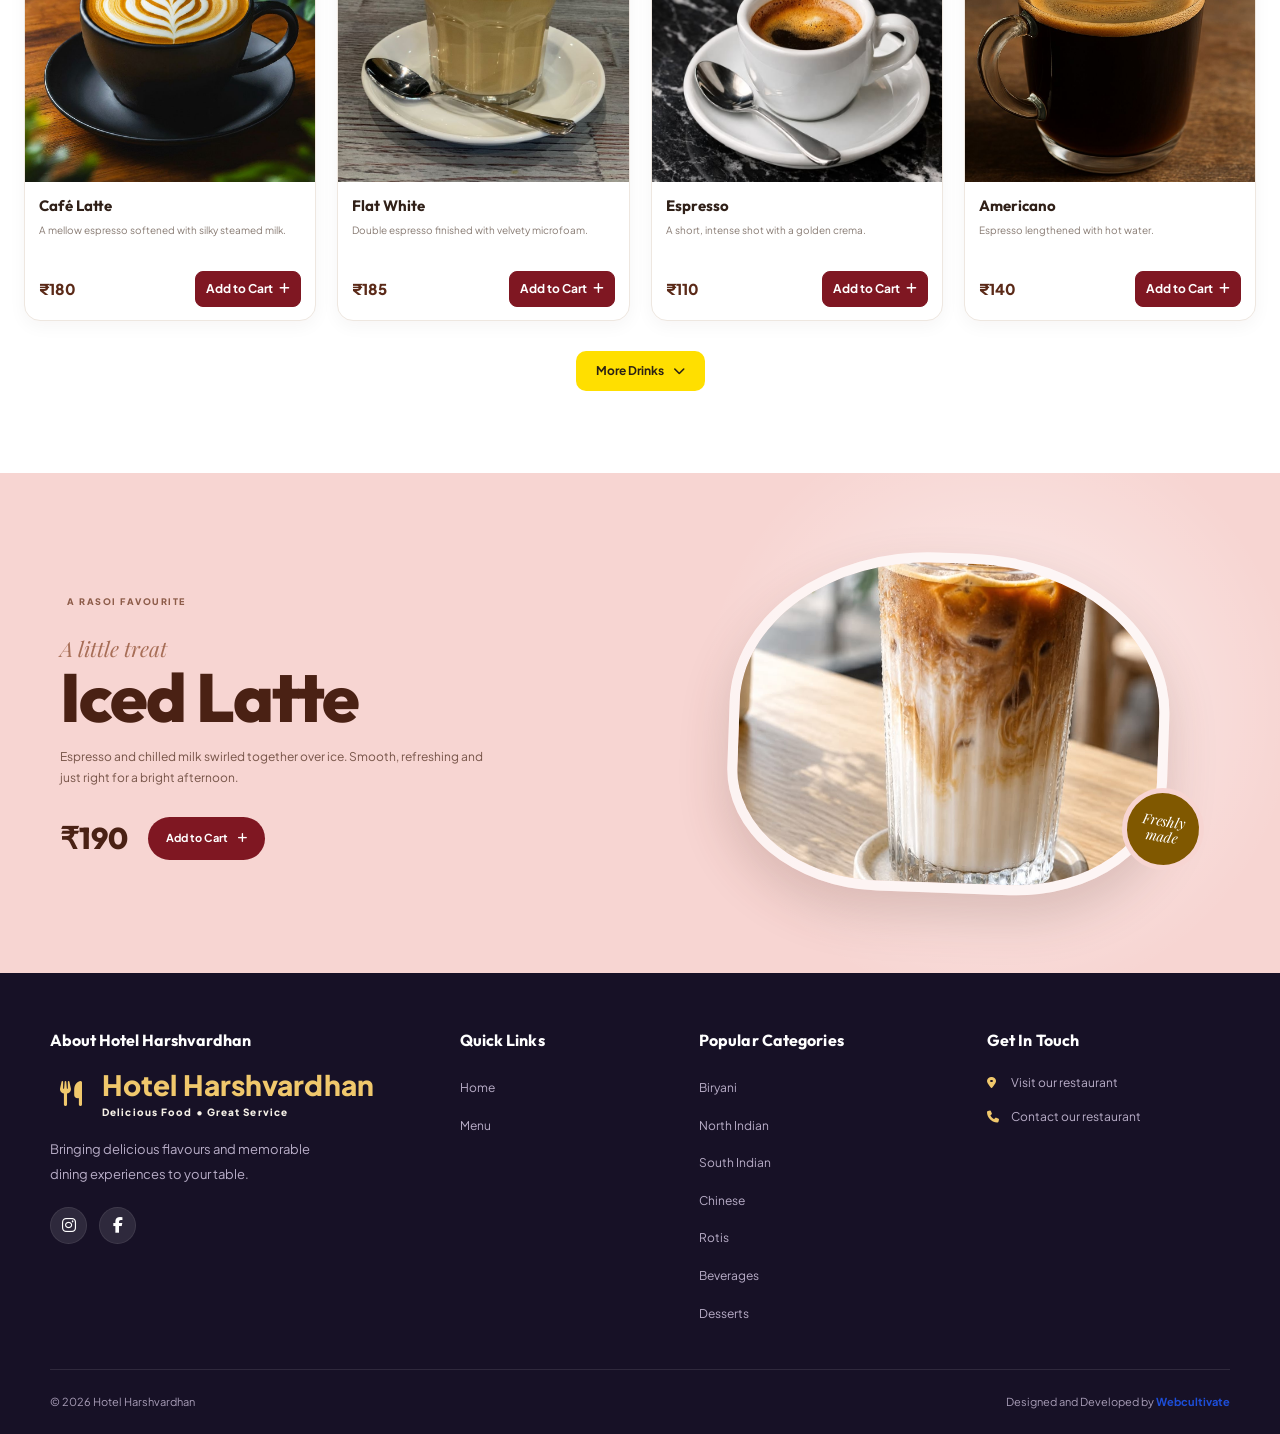
==== commit 333d43f4: "Added the desserts and beverages images" ====
--- a/beverages.html
+++ b/beverages.html
@@ -10,7 +10,9 @@
     <link rel="preconnect" href="https://fonts.googleapis.com">
     <link rel="preconnect" href="https://fonts.gstatic.com" crossorigin>
     <link rel="preconnect" href="https://images.unsplash.com">
+
     <link href="https://fonts.googleapis.com/css2?family=Outfit:wght@400;500;600;700;800&family=Playfair+Display:wght@600;700&family=Plus+Jakarta+Sans:wght@400;500;600;700;800&display=swap" rel="stylesheet">
+
     <link rel="stylesheet" href="https://cdnjs.cloudflare.com/ajax/libs/font-awesome/6.5.2/css/all.min.css">
 
     <link rel="stylesheet" href="./style.css">
@@ -18,14 +20,20 @@
 </head>
 
 <body class="beverages-page">
+
+    <!-- HEADER -->
     <header class="site-header">
         <div class="header-container">
+
             <button class="mobile-menu-button" aria-label="Open menu" aria-expanded="false">
                 <i class="fa-solid fa-bars"></i>
             </button>
 
             <a href="./index.html" class="brand-logo">
-                <span class="logo-icon"><i class="fa-solid fa-utensils"></i></span>
+                <span class="logo-icon">
+                    <i class="fa-solid fa-utensils"></i>
+                </span>
+
                 <span class="logo-text">
                     <strong>Hotel Harshvardhan</strong>
                     <small>Delicious Food • Great Service</small>
@@ -39,6 +47,7 @@
 
             <div class="header-actions">
             </div>
+
         </div>
 
         <nav class="mobile-navigation">
@@ -47,169 +56,466 @@
         </nav>
     </header>
 
+
+    <!-- MAIN CONTENT -->
     <main>
-        <section class="beverage-hero" data-local-image="./assets/images/beverages/beverage-hero.jpg">
+
+        <!-- BEVERAGE HERO SECTION -->
+        <section
+            class="beverage-hero"
+            data-local-image="./assets/images/categories/beverages/beverage-hero.webp">
+
             <div class="beverage-hero-content">
-                <span class="beverage-hero-eyebrow">A LITTLE PAUSE, MADE BETTER</span>
-                <h1>ORDER YOUR<br>FAVOURITE DRINK</h1>
-                <p>Freshly poured coffee, cool refreshments and something lovely for every mood.</p>
+
+                <span class="beverage-hero-eyebrow">
+                    A LITTLE PAUSE, MADE BETTER
+                </span>
+
+                <h1>
+                    ORDER YOUR<br>
+                    FAVOURITE DRINK
+                </h1>
+
+                <p>
+                    Freshly poured coffee, cool refreshments and something lovely for every mood.
+                </p>
+
                 <a class="beverage-hero-button" href="#beverage-menu">
                     Explore Drinks
                     <i class="fa-solid fa-arrow-down"></i>
                 </a>
-            </div>
-            <span class="beverage-hero-note">BREWED FRESH • SERVED WITH CARE</span>
+
+            </div>
+
+            <span class="beverage-hero-note">
+                BREWED FRESH • SERVED WITH CARE
+            </span>
+
         </section>
 
+
+        <!-- BEVERAGE MENU SECTION -->
         <section class="beverage-menu-section" id="beverage-menu">
+
             <div class="beverage-container">
+
+                <!-- MENU HEADING -->
                 <div class="beverage-menu-heading">
+
                     <div>
+
                         <a class="category-back-link" href="./menu.html">
                             <i class="fa-solid fa-arrow-left" aria-hidden="true"></i>
                             Back to Menu
                         </a>
-                        <span class="beverage-eyebrow">MADE FOR YOUR MOMENT</span>
-                        <h2>Our <span>Menu</span></h2>
-                        <p>Drinks to sip slowly and enjoy fully.</p>
+
+                        <span class="beverage-eyebrow">
+                            MADE FOR YOUR MOMENT
+                        </span>
+
+                        <h2>
+                            Our <span>Menu</span>
+                        </h2>
+
+                        <p>
+                            Drinks to sip slowly and enjoy fully.
+                        </p>
+
                     </div>
 
+
+                    <!-- SEARCH -->
                     <label class="beverage-search">
+
                         <i class="fa-solid fa-magnifying-glass" aria-hidden="true"></i>
+
                         <input
                             id="beverage-search-input"
                             type="search"
                             placeholder="Search drinks..."
                             aria-label="Search beverages">
+
                     </label>
-                </div>
-
-                <div class="beverage-category-filters" role="group" aria-label="Filter beverages by category">
-                    <button class="beverage-filter active" type="button" data-beverage-category="all" aria-pressed="true">
+
+                </div>
+
+
+                <!-- CATEGORY FILTERS -->
+                <div
+                    class="beverage-category-filters"
+                    role="group"
+                    aria-label="Filter beverages by category">
+
+                    <button
+                        class="beverage-filter active"
+                        type="button"
+                        data-beverage-category="all"
+                        aria-pressed="true">
+
                         All Drinks
-                    </button>
-                    <button class="beverage-filter" type="button" data-beverage-category="iced-coffee" aria-pressed="false">
+
+                    </button>
+
+
+                    <button
+                        class="beverage-filter"
+                        type="button"
+                        data-beverage-category="iced-coffee"
+                        aria-pressed="false">
+
                         Iced Coffee
-                    </button>
-                    <button class="beverage-filter" type="button" data-beverage-category="milk-based-coffee" aria-pressed="false">
+
+                    </button>
+
+
+                    <button
+                        class="beverage-filter"
+                        type="button"
+                        data-beverage-category="milk-based-coffee"
+                        aria-pressed="false">
+
                         Milk-Based Coffee
-                    </button>
-                    <button class="beverage-filter" type="button" data-beverage-category="classic-coffee" aria-pressed="false">
+
+                    </button>
+
+
+                    <button
+                        class="beverage-filter"
+                        type="button"
+                        data-beverage-category="classic-coffee"
+                        aria-pressed="false">
+
                         Classic Coffee
-                    </button>
-                    <button class="beverage-filter" type="button" data-beverage-category="specialty-coffee" aria-pressed="false">
+
+                    </button>
+
+
+                    <button
+                        class="beverage-filter"
+                        type="button"
+                        data-beverage-category="specialty-coffee"
+                        aria-pressed="false">
+
                         Specialty Coffee
-                    </button>
-                    <button class="beverage-filter" type="button" data-beverage-category="sweet-coffee" aria-pressed="false">
+
+                    </button>
+
+
+                    <button
+                        class="beverage-filter"
+                        type="button"
+                        data-beverage-category="sweet-coffee"
+                        aria-pressed="false">
+
                         Sweet Coffee
-                    </button>
-                    <button class="beverage-filter" type="button" data-beverage-category="cold-beverages" aria-pressed="false">
+
+                    </button>
+
+
+                    <button
+                        class="beverage-filter"
+                        type="button"
+                        data-beverage-category="cold-beverages"
+                        aria-pressed="false">
+
                         Cold Beverages
-                    </button>
-                    <button class="beverage-filter" type="button" data-beverage-category="refreshments" aria-pressed="false">
+
+                    </button>
+
+
+                    <button
+                        class="beverage-filter"
+                        type="button"
+                        data-beverage-category="refreshments"
+                        aria-pressed="false">
+
                         Refreshments
-                    </button>
-                </div>
-
+
+                    </button>
+
+                </div>
+
+
+                <!-- RESULTS HEADING -->
                 <div class="beverage-results-heading">
-                    <h3 id="beverage-results-title">All Drinks</h3>
-                    <span id="beverage-result-count" aria-live="polite"></span>
-                </div>
-
-                <div class="beverage-grid" id="beverage-grid"></div>
-                <p class="beverage-empty-state" id="beverage-empty-state" hidden>
+
+                    <h3 id="beverage-results-title">
+                        All Drinks
+                    </h3>
+
+                    <span
+                        id="beverage-result-count"
+                        aria-live="polite">
+                    </span>
+
+                </div>
+
+
+                <!-- DYNAMIC BEVERAGE GRID -->
+                <div
+                    class="beverage-grid"
+                    id="beverage-grid">
+                </div>
+
+
+                <!-- EMPTY STATE -->
+                <p
+                    class="beverage-empty-state"
+                    id="beverage-empty-state"
+                    hidden>
+
                     No drinks found. Try another search.
+
                 </p>
 
-                <button class="beverage-more-button" id="beverage-more-button" type="button">
+
+                <!-- LOAD MORE BUTTON -->
+                <button
+                    class="beverage-more-button"
+                    id="beverage-more-button"
+                    type="button">
+
                     More Drinks
+
                     <i class="fa-solid fa-chevron-down"></i>
+
                 </button>
-            </div>
+
+            </div>
+
         </section>
 
+
+        <!-- FEATURED BEVERAGE SECTION -->
         <section class="beverage-feature">
+
             <div class="beverage-feature-inner">
+
                 <div class="beverage-feature-copy">
+
                     <span class="beverage-feature-tag">
+
                         <i class="fa-solid fa-sparkles"></i>
+
                         A RASOI FAVOURITE
+
                     </span>
-                    <span class="beverage-feature-kicker">A little treat</span>
-                    <h2>Iced Latte</h2>
-                    <p>Espresso and chilled milk swirled together over ice. Smooth, refreshing and just right for a bright afternoon.</p>
+
+
+                    <span class="beverage-feature-kicker">
+                        A little treat
+                    </span>
+
+
+                    <h2>
+                        Iced Latte
+                    </h2>
+
+
+                    <p>
+                        Espresso and chilled milk swirled together over ice. Smooth, refreshing and just right for a bright afternoon.
+                    </p>
+
+
                     <div class="beverage-feature-bottom">
-                        <span class="beverage-feature-price">₹190</span>
-                        <button class="beverage-feature-add" type="button" data-add-cart="102">
+
+                        <span class="beverage-feature-price">
+                            ₹190
+                        </span>
+
+
+                        <button
+                            class="beverage-feature-add"
+                            type="button"
+                            data-add-cart="102">
+
                             Add to Cart
+
                             <i class="fa-solid fa-plus"></i>
+
                         </button>
+
                     </div>
-                </div>
+
+                </div>
+
+
+                <!-- FEATURED IMAGE -->
                 <div class="beverage-feature-image">
+
                     <img
-                        src="https://images.unsplash.com/photo-1461023058943-07fcbe16d735?auto=format&amp;fit=crop&amp;w=1100&amp;q=90"
-                        data-local-image="./assets/images/beverages/iced-latte.jpg"
+                        src="./assets/images/categories/beverages/iced-latte.webp"
                         alt="Iced latte with espresso and milk"
                         loading="lazy">
-                    <span class="beverage-feature-stamp">Freshly<br>made</span>
-                </div>
-            </div>
+
+                    <span class="beverage-feature-stamp">
+                        Freshly<br>
+                        made
+                    </span>
+
+                </div>
+
+            </div>
+
         </section>
+
     </main>
 
+
+    <!-- FOOTER -->
     <footer class="site-footer">
+
         <div class="footer-container">
+
+            <!-- FOOTER BRAND -->
             <div class="footer-brand">
-                <h3>About Hotel Harshvardhan</h3>
+
+                <h3>
+                    About Hotel Harshvardhan
+                </h3>
+
+
                 <a href="./index.html" class="brand-logo footer-logo">
-                    <span class="logo-icon"><i class="fa-solid fa-utensils"></i></span>
+
+                    <span class="logo-icon">
+                        <i class="fa-solid fa-utensils"></i>
+                    </span>
+
                     <span class="logo-text">
                         <strong>Hotel Harshvardhan</strong>
                         <small>Delicious Food • Great Service</small>
                     </span>
+
                 </a>
-                <p>Bringing delicious flavours and memorable dining experiences to your table.</p>
+
+
+                <p>
+                    Bringing delicious flavours and memorable dining experiences to your table.
+                </p>
+
+
                 <div class="footer-social-links">
-                    <a href="#" aria-label="Instagram"><i class="fa-brands fa-instagram"></i></a>
-                    <a href="#" aria-label="Facebook"><i class="fa-brands fa-facebook-f"></i></a>
-                </div>
-            </div>
-
+
+                    <a href="#" aria-label="Instagram">
+                        <i class="fa-brands fa-instagram"></i>
+                    </a>
+
+                    <a href="#" aria-label="Facebook">
+                        <i class="fa-brands fa-facebook-f"></i>
+                    </a>
+
+                </div>
+
+            </div>
+
+
+            <!-- QUICK LINKS -->
             <div class="footer-column">
-                <h3>Quick Links</h3>
+
+                <h3>
+                    Quick Links
+                </h3>
+
                 <ul>
-                    <li><a href="./index.html">Home</a></li>
-                    <li><a href="./menu.html">Menu</a></li>
+
+                    <li>
+                        <a href="./index.html">Home</a>
+                    </li>
+
+                    <li>
+                        <a href="./menu.html">Menu</a>
+                    </li>
+
                 </ul>
-            </div>
-
+
+            </div>
+
+
+            <!-- POPULAR CATEGORIES -->
             <div class="footer-column">
-                <h3>Popular Categories</h3>
+
+                <h3>
+                    Popular Categories
+                </h3>
+
                 <ul>
-                    <li><a href="./menu.html?category=biryani">Biryani</a></li>
-                    <li><a href="./menu.html?category=north-indian">North Indian</a></li>
-                    <li><a href="./menu.html?category=south-indian">South Indian</a></li>
-                    <li><a href="./menu.html?category=chinese">Chinese</a></li>
-                    <li><a href="./menu.html?category=breads">Rotis</a></li>
-                    <li><a href="./menu.html?category=beverages">Beverages</a></li>
-                    <li><a href="./menu.html?category=desserts">Desserts</a></li>
+
+                    <li>
+                        <a href="./menu.html?category=biryani">Biryani</a>
+                    </li>
+
+                    <li>
+                        <a href="./menu.html?category=north-indian">North Indian</a>
+                    </li>
+
+                    <li>
+                        <a href="./menu.html?category=south-indian">South Indian</a>
+                    </li>
+
+                    <li>
+                        <a href="./menu.html?category=chinese">Chinese</a>
+                    </li>
+
+                    <li>
+                        <a href="./menu.html?category=breads">Rotis</a>
+                    </li>
+
+                    <li>
+                        <a href="./menu.html?category=beverages">Beverages</a>
+                    </li>
+
+                    <li>
+                        <a href="./menu.html?category=desserts">Desserts</a>
+                    </li>
+
                 </ul>
-            </div>
-
+
+            </div>
+
+
+            <!-- CONTACT -->
             <div class="footer-column footer-contact">
-                <h3>Get In Touch</h3>
-                <p><i class="fa-solid fa-location-dot"></i> Visit our restaurant</p>
-                <p><i class="fa-solid fa-phone"></i> Contact our restaurant</p>
-            </div>
+
+                <h3>
+                    Get In Touch
+                </h3>
+
+                <p>
+                    <i class="fa-solid fa-location-dot"></i>
+                    Visit our restaurant
+                </p>
+
+                <p>
+                    <i class="fa-solid fa-phone"></i>
+                    Contact our restaurant
+                </p>
+
+            </div>
+
         </div>
 
+
+        <!-- FOOTER BOTTOM -->
         <div class="footer-bottom">
-            <p>&copy; 2026 Hotel Harshvardhan</p>
-            <p>Designed and Developed by <span class="footer-credit-name">Webcultivate</span></p>
+
+            <p>
+                &copy; 2026 Hotel Harshvardhan
+            </p>
+
+            <p>
+                Designed and Developed by
+                <span class="footer-credit-name">
+                    Webcultivate
+                </span>
+            </p>
+
         </div>
+
     </footer>
 
+
+    <!-- JAVASCRIPT -->
     <script src="./script.js" defer></script>
+
 </body>
-</html>
+</html>
--- a/beverages.css
+++ b/beverages.css
@@ -6,7 +6,7 @@
 }
 
 .beverage-hero {
-    --beverage-hero-image: url("https://images.unsplash.com/photo-1517701604599-bb29b565090c?auto=format&fit=crop&w=2200&q=90");
+    --beverage-hero-image: url("./assets/images/categories/beverages/beverage-hero.webp");
     position: relative;
     min-height: 490px;
     display: flex;
@@ -683,4 +683,4 @@
     .beverage-card-body {
         padding: 10px 9px;
     }
-}
+}
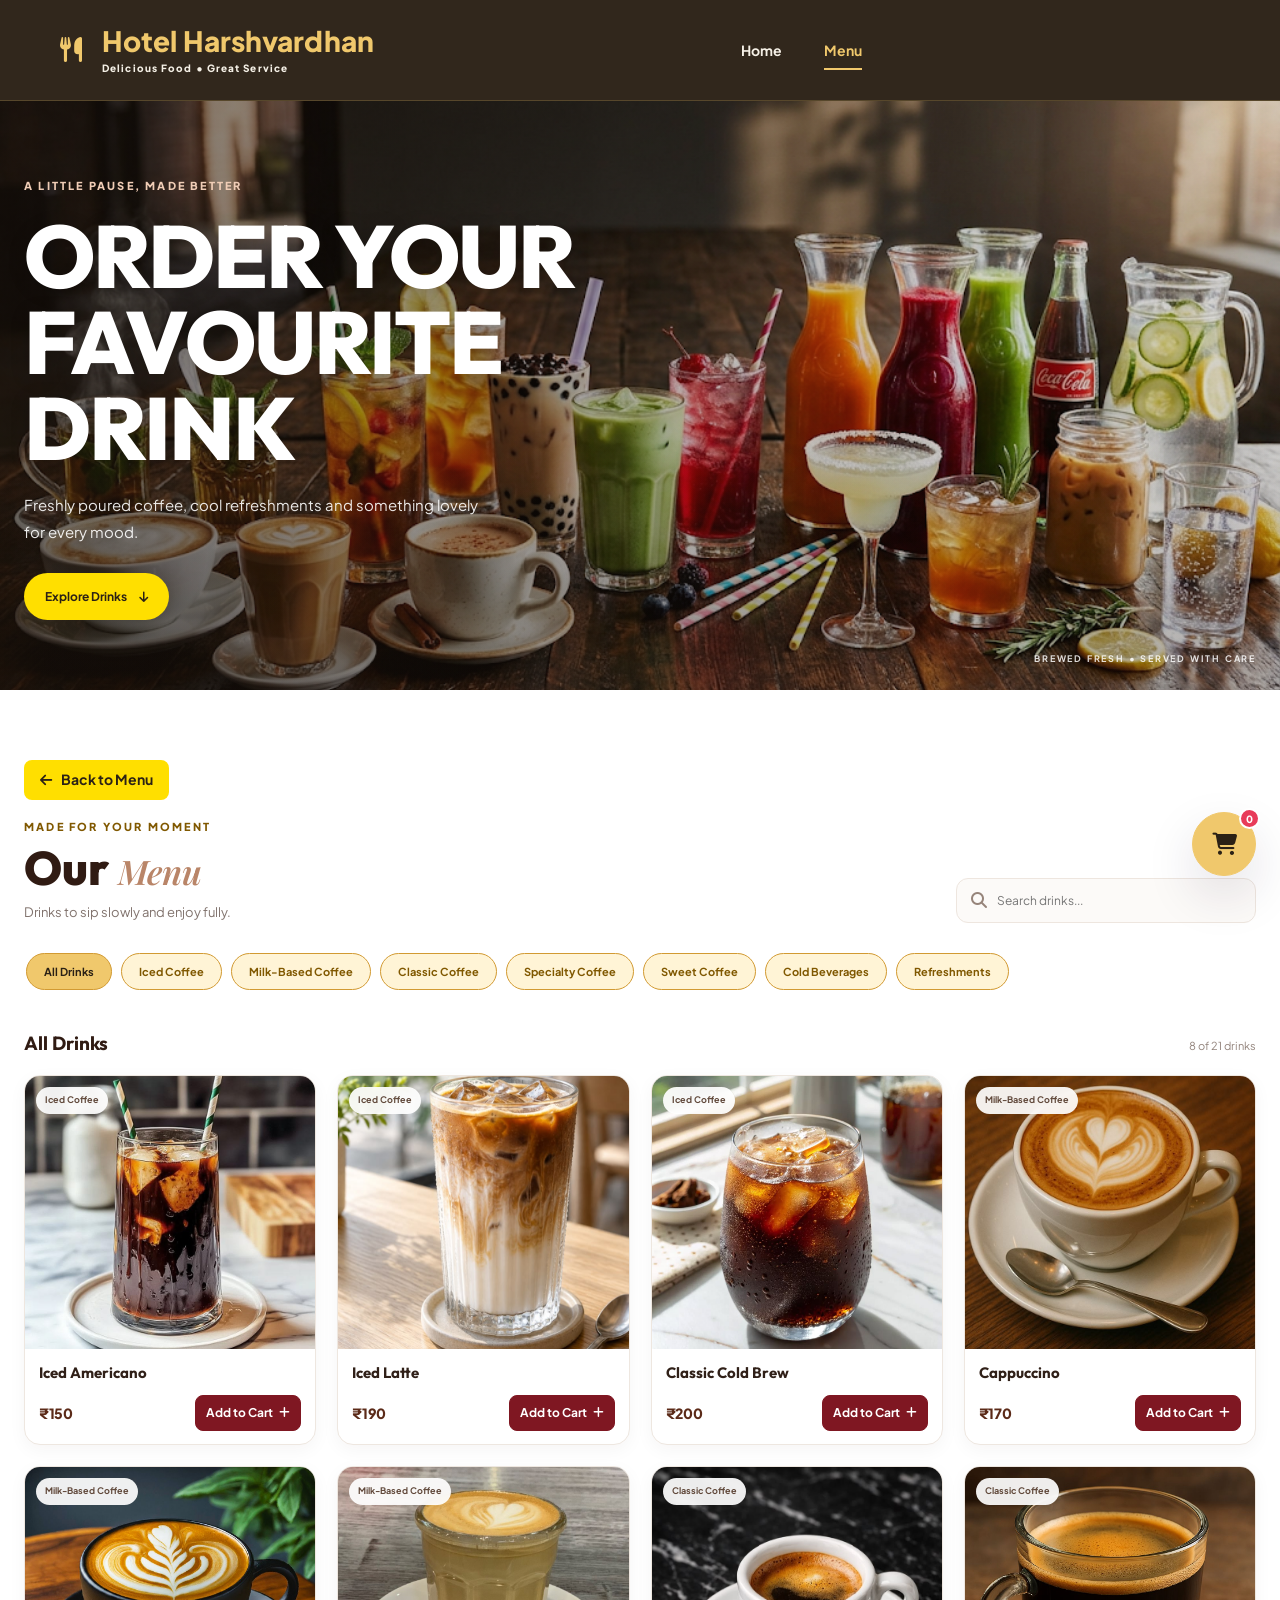
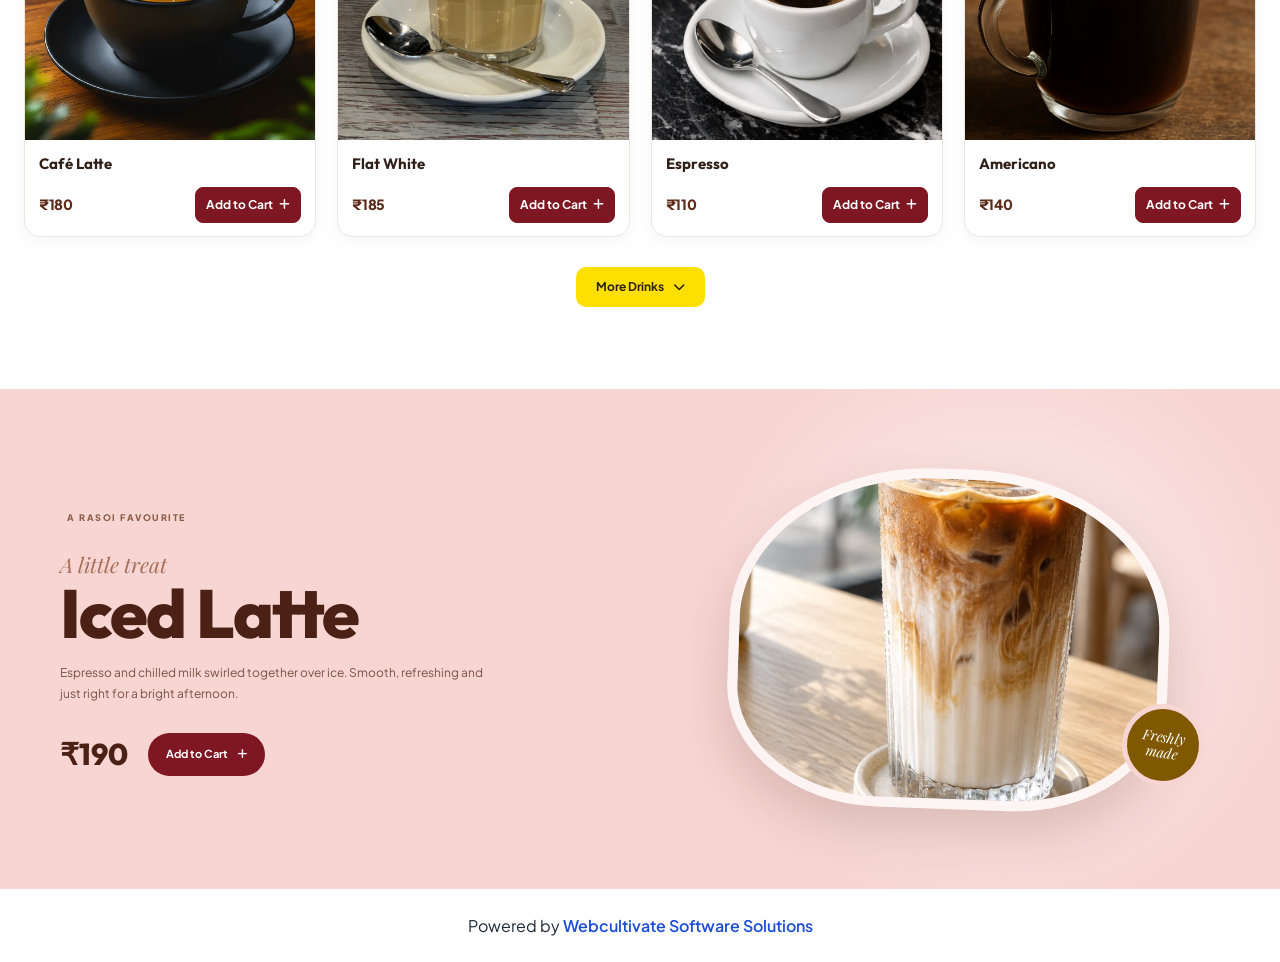
==== commit 7ac066f2: "Made Required Changes" ====
--- a/beverages.html
+++ b/beverages.html
@@ -361,161 +361,11 @@
 
     </main>
 
-
-    <!-- FOOTER -->
-    <footer class="site-footer">
-
-        <div class="footer-container">
-
-            <!-- FOOTER BRAND -->
-            <div class="footer-brand">
-
-                <h3>
-                    About Hotel Harshvardhan
-                </h3>
-
-
-                <a href="./index.html" class="brand-logo footer-logo">
-
-                    <span class="logo-icon">
-                        <i class="fa-solid fa-utensils"></i>
-                    </span>
-
-                    <span class="logo-text">
-                        <strong>Hotel Harshvardhan</strong>
-                        <small>Delicious Food • Great Service</small>
-                    </span>
-
-                </a>
-
-
-                <p>
-                    Bringing delicious flavours and memorable dining experiences to your table.
-                </p>
-
-
-                <div class="footer-social-links">
-
-                    <a href="#" aria-label="Instagram">
-                        <i class="fa-brands fa-instagram"></i>
-                    </a>
-
-                    <a href="#" aria-label="Facebook">
-                        <i class="fa-brands fa-facebook-f"></i>
-                    </a>
-
-                </div>
-
-            </div>
-
-
-            <!-- QUICK LINKS -->
-            <div class="footer-column">
-
-                <h3>
-                    Quick Links
-                </h3>
-
-                <ul>
-
-                    <li>
-                        <a href="./index.html">Home</a>
-                    </li>
-
-                    <li>
-                        <a href="./menu.html">Menu</a>
-                    </li>
-
-                </ul>
-
-            </div>
-
-
-            <!-- POPULAR CATEGORIES -->
-            <div class="footer-column">
-
-                <h3>
-                    Popular Categories
-                </h3>
-
-                <ul>
-
-                    <li>
-                        <a href="./menu.html?category=biryani">Biryani</a>
-                    </li>
-
-                    <li>
-                        <a href="./menu.html?category=north-indian">North Indian</a>
-                    </li>
-
-                    <li>
-                        <a href="./menu.html?category=south-indian">South Indian</a>
-                    </li>
-
-                    <li>
-                        <a href="./menu.html?category=chinese">Chinese</a>
-                    </li>
-
-                    <li>
-                        <a href="./menu.html?category=breads">Rotis</a>
-                    </li>
-
-                    <li>
-                        <a href="./menu.html?category=beverages">Beverages</a>
-                    </li>
-
-                    <li>
-                        <a href="./menu.html?category=desserts">Desserts</a>
-                    </li>
-
-                </ul>
-
-            </div>
-
-
-            <!-- CONTACT -->
-            <div class="footer-column footer-contact">
-
-                <h3>
-                    Get In Touch
-                </h3>
-
-                <p>
-                    <i class="fa-solid fa-location-dot"></i>
-                    Visit our restaurant
-                </p>
-
-                <p>
-                    <i class="fa-solid fa-phone"></i>
-                    Contact our restaurant
-                </p>
-
-            </div>
-
-        </div>
-
-
-        <!-- FOOTER BOTTOM -->
-        <div class="footer-bottom">
-
-            <p>
-                &copy; 2026 Hotel Harshvardhan
-            </p>
-
-            <p>
-                Designed and Developed by
-                <span class="footer-credit-name">
-                    Webcultivate
-                </span>
-            </p>
-
-        </div>
-
-    </footer>
+    <footer class="powered-by-footer"><p>Powered by <span>Webcultivate Software Solutions</span></p></footer>
 
 
     <!-- JAVASCRIPT -->
     <script src="./script.js" defer></script>
 
 </body>
-</html>+</html>
--- a/style.css
+++ b/style.css
@@ -3445,4 +3445,56 @@
     color: #fff !important;
     background: #68121b !important;
     border-color: #68121b !important;
-}+}
+/* Keep full and half prices readable on compact menu cards. */
+.menu-dish-card .menu-dish-price,
+.dish-card .dish-price,
+.beverage-card .beverage-card-price,
+.biryani-card .biryani-card-price,
+.north-indian-card .north-indian-card-price,
+.south-indian-card .south-indian-card-price,
+.chinese-card .chinese-card-price,
+.indian-rotis-card .indian-rotis-card-price,
+.desserts-card .desserts-card-price {
+    flex: 0 1 auto;
+    white-space: nowrap;
+    font-size: clamp(12px, 1.1vw, 16px);
+    letter-spacing: -0.02em;
+}
+
+/* Minimal attribution footer for menu and category pages. */
+.powered-by-footer {
+    padding: 24px 16px;
+    text-align: center;
+    background: #fff;
+}
+.powered-by-footer p { margin: 0; color: #1f2937; }
+.powered-by-footer span { color: #1D4ED8; font-weight: 600; }
+
+@media (max-width: 480px) {
+    .menu-dish-card .menu-dish-bottom,
+    .dish-card .dish-bottom,
+    .beverage-card .beverage-card-bottom,
+    .biryani-card .biryani-card-bottom,
+    .north-indian-card .north-indian-card-bottom,
+    .south-indian-card .south-indian-card-bottom,
+    .chinese-card .chinese-card-bottom,
+    .indian-rotis-card .indian-rotis-card-bottom,
+    .desserts-card .desserts-card-bottom {
+        align-items: stretch;
+        flex-direction: column;
+        gap: 10px;
+    }
+
+    .menu-dish-card .menu-add-button,
+    .dish-card .add-to-cart-button,
+    .beverage-card .beverage-card-add,
+    .biryani-card .biryani-card-add,
+    .north-indian-card .north-indian-card-add,
+    .south-indian-card .south-indian-card-add,
+    .chinese-card .chinese-card-add,
+    .indian-rotis-card .indian-rotis-card-add,
+    .desserts-card .desserts-card-add {
+        width: 100%;
+    }
+}
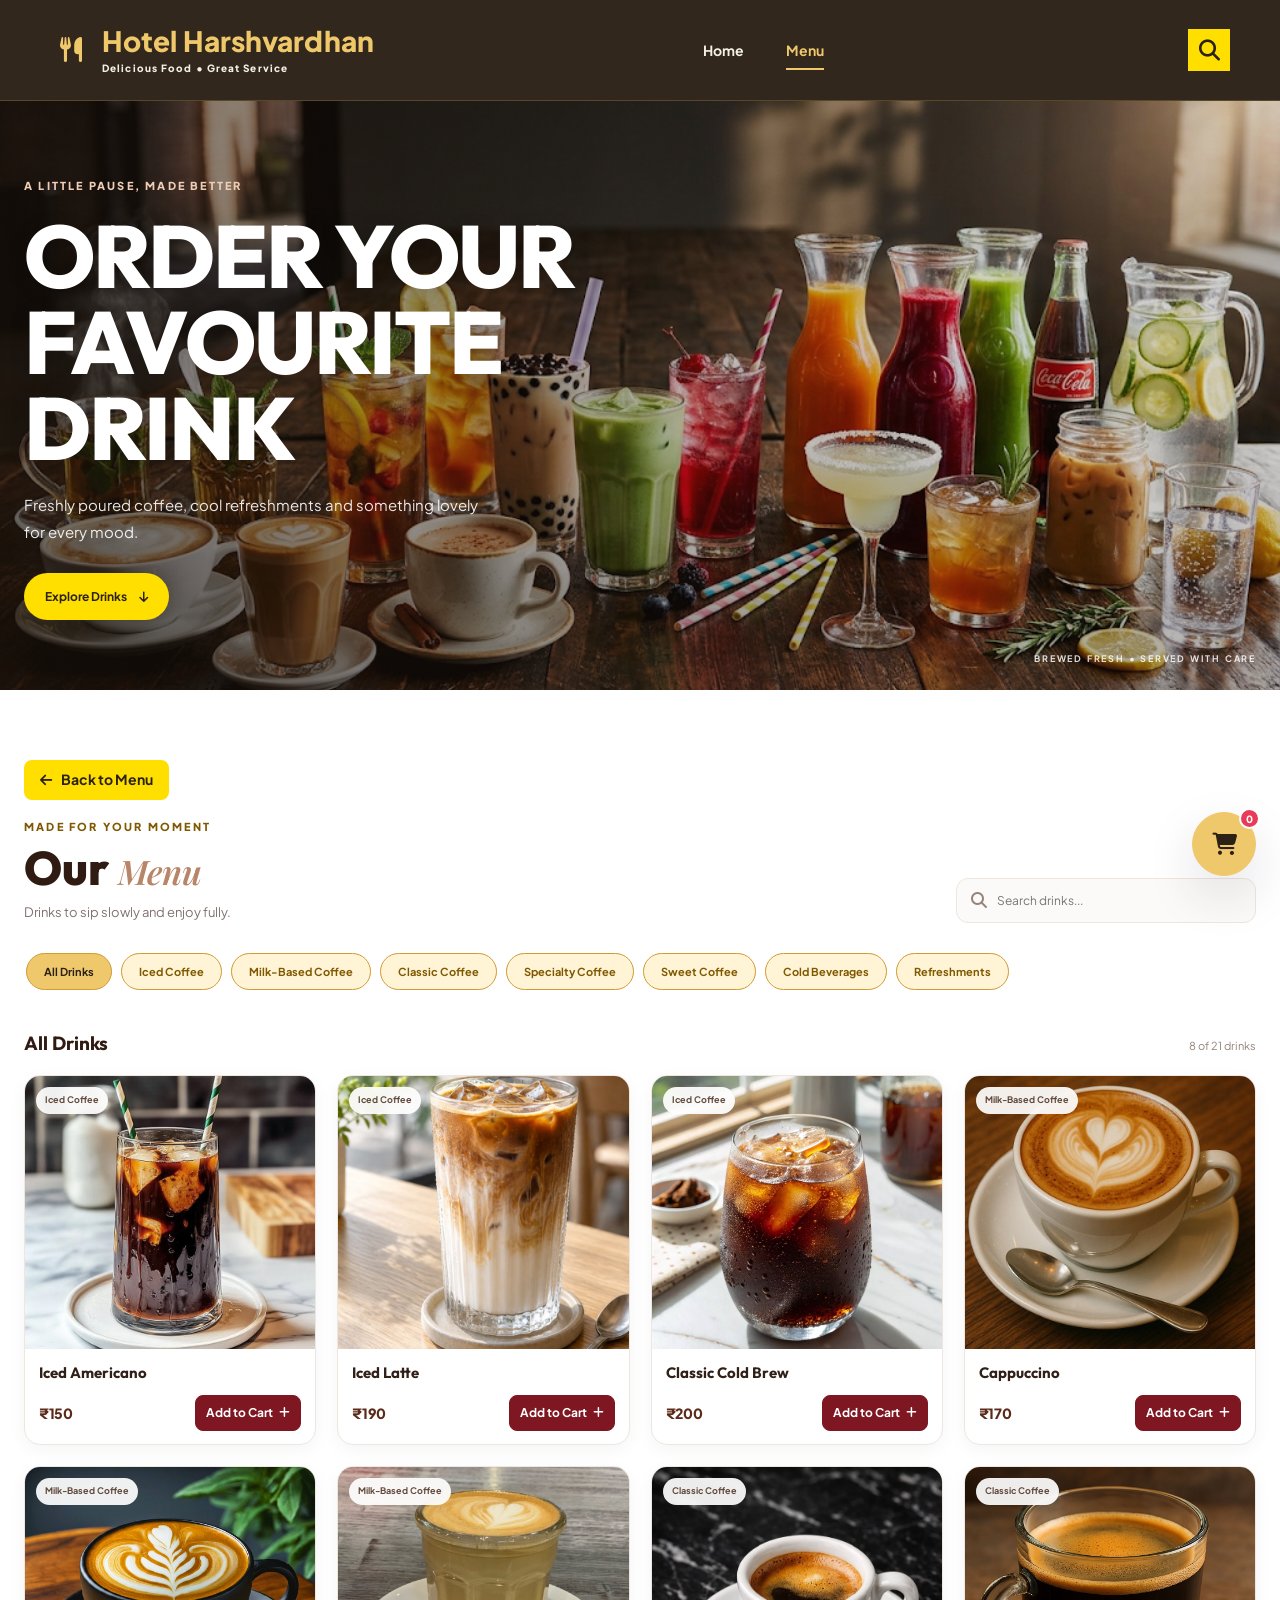
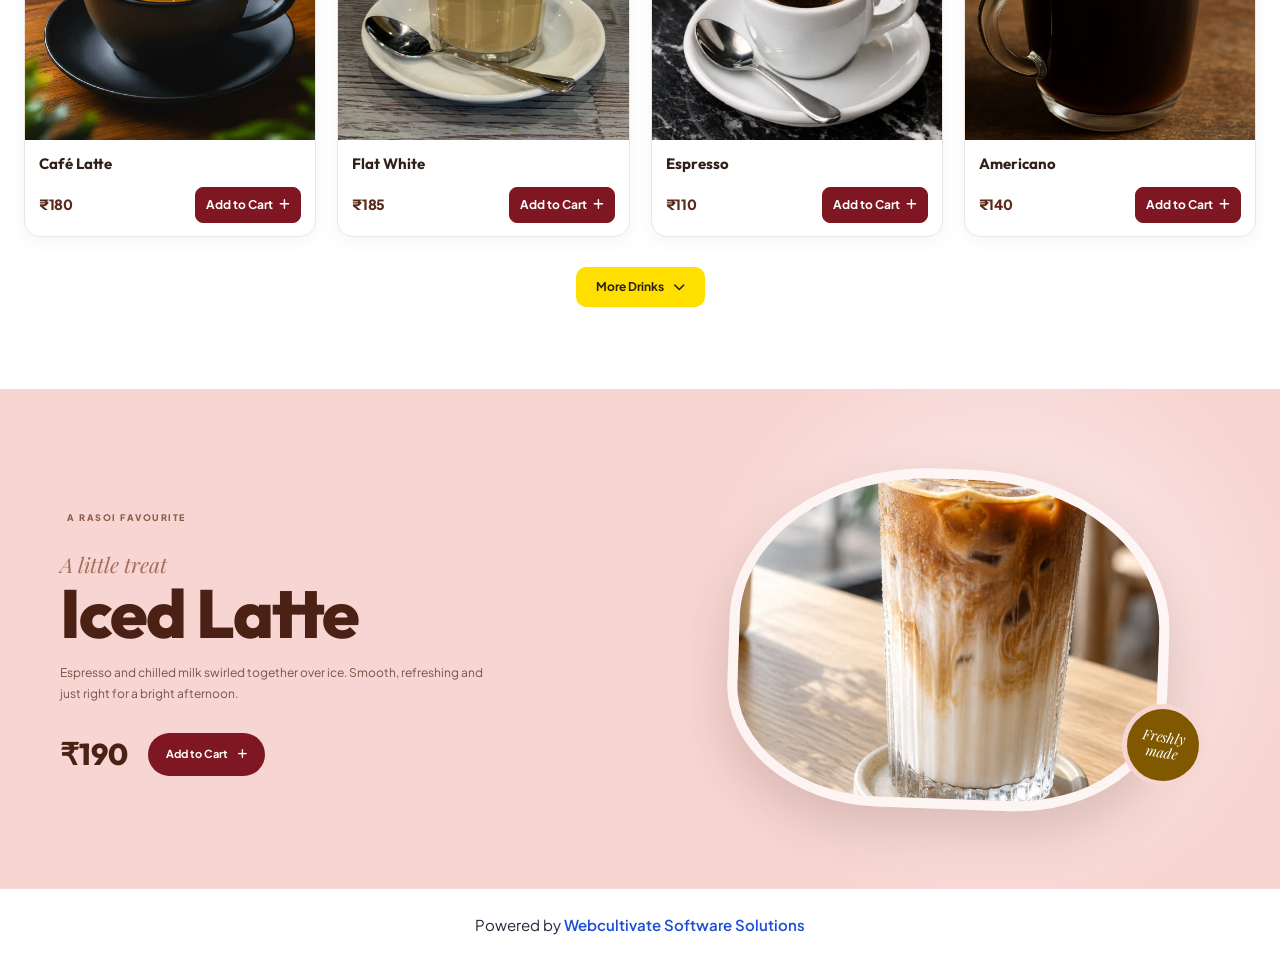
==== commit 8714ceeb: "Updated header and footer branding" ====
--- a/beverages.html
+++ b/beverages.html
@@ -25,9 +25,9 @@
     <header class="site-header">
         <div class="header-container">
 
-            <button class="mobile-menu-button" aria-label="Open menu" aria-expanded="false">
-                <i class="fa-solid fa-bars"></i>
-            </button>
+            <a class="header-menu-link" href="./menu.html" aria-label="Go to menu">
+                <i class="fa-solid fa-magnifying-glass" aria-hidden="true"></i>
+            </a>
 
             <a href="./index.html" class="brand-logo">
                 <span class="logo-icon">
@@ -49,11 +49,6 @@
             </div>
 
         </div>
-
-        <nav class="mobile-navigation">
-            <a href="./index.html" class="mobile-nav-link">Home</a>
-            <a href="./menu.html" class="mobile-nav-link active">Menu</a>
-        </nav>
     </header>
 
 
@@ -361,7 +356,7 @@
 
     </main>
 
-    <footer class="powered-by-footer"><p>Powered by <span>Webcultivate Software Solutions</span></p></footer>
+    <footer class="powered-by-footer"><p><a href="https://www.webcultivate.com/" target="_blank" rel="noopener noreferrer" class="powered-by-link">Powered by <span>Webcultivate Software Solutions</span></a></p></footer>
 
 
     <!-- JAVASCRIPT -->
--- a/style.css
+++ b/style.css
@@ -326,20 +326,25 @@
 }
 
 
-/* ================= MOBILE NAVIGATION ================= */
-
-.mobile-menu-button {
-    display: none;
+/* ================= HEADER MENU LINK ================= */
+
+.header-menu-link {
+    display: grid;
+    place-items: center;
     width: 42px;
     height: 42px;
-    background: transparent;
+    flex: 0 0 42px;
+    order: 3;
+    color: var(--button-text);
+    background: var(--button-primary);
     border: none;
-    color: var(--brand-gold);
+    text-decoration: none;
     font-size: 21px;
 }
 
-.mobile-navigation {
-    display: none;
+.header-menu-link:hover {
+    color: var(--button-text);
+    background: var(--button-hover);
 }
 
 /* ================= HERO SECTION ================= */
@@ -1633,9 +1638,7 @@
         font-size: 15px;
     }
 
-    .mobile-menu-button {
-        display: grid;
-        place-items: center;
+    .header-menu-link {
         order: 2;
     }
 
@@ -1660,37 +1663,6 @@
     .logo-text small {
         font-size: 8px;
         letter-spacing: 0.8px;
-    }
-
-    .mobile-navigation {
-        display: flex;
-        flex-direction: column;
-        gap: 0;
-        max-height: 0;
-        overflow: hidden;
-        padding: 0 20px;
-        background: var(--white);
-        transition: max-height 0.3s ease,
-                    padding 0.3s ease;
-    }
-
-    .mobile-navigation.open {
-        max-height: 250px;
-        padding-top: 10px;
-        padding-bottom: 18px;
-        border-top: 1px solid var(--border);
-    }
-
-    .mobile-nav-link {
-        padding: 12px 5px;
-        color: var(--heading);
-        font-size: 14px;
-        font-weight: 700;
-        border-bottom: 1px solid var(--border);
-    }
-
-    .mobile-nav-link.active {
-        color: var(--primary);
     }
 
     .mobile-waiter-button {
@@ -1978,7 +1950,7 @@
     }
 
     .header-actions .cart-button,
-    .mobile-menu-button {
+    .header-menu-link {
         width: 36px;
         height: 36px;
     }
@@ -3467,8 +3439,18 @@
     padding: 24px 16px;
     text-align: center;
     background: #fff;
-}
-.powered-by-footer p { margin: 0; color: #1f2937; }
+    overflow-x: hidden;
+}
+.powered-by-footer p {
+    margin: 0;
+    color: #1f2937;
+    white-space: nowrap;
+    font-size: clamp(11px, 3.6vw, 15px);
+}
+.powered-by-footer a {
+    color: #1f2937;
+    text-decoration: none;
+}
 .powered-by-footer span { color: #1D4ED8; font-weight: 600; }
 
 @media (max-width: 480px) {
--- a/beverages.css
+++ b/beverages.css
@@ -635,7 +635,7 @@
         gap: 5px;
     }
 
-    .beverages-page .mobile-menu-button {
+    .beverages-page .header-menu-link {
         width: 32px;
         flex: 0 0 32px;
     }
